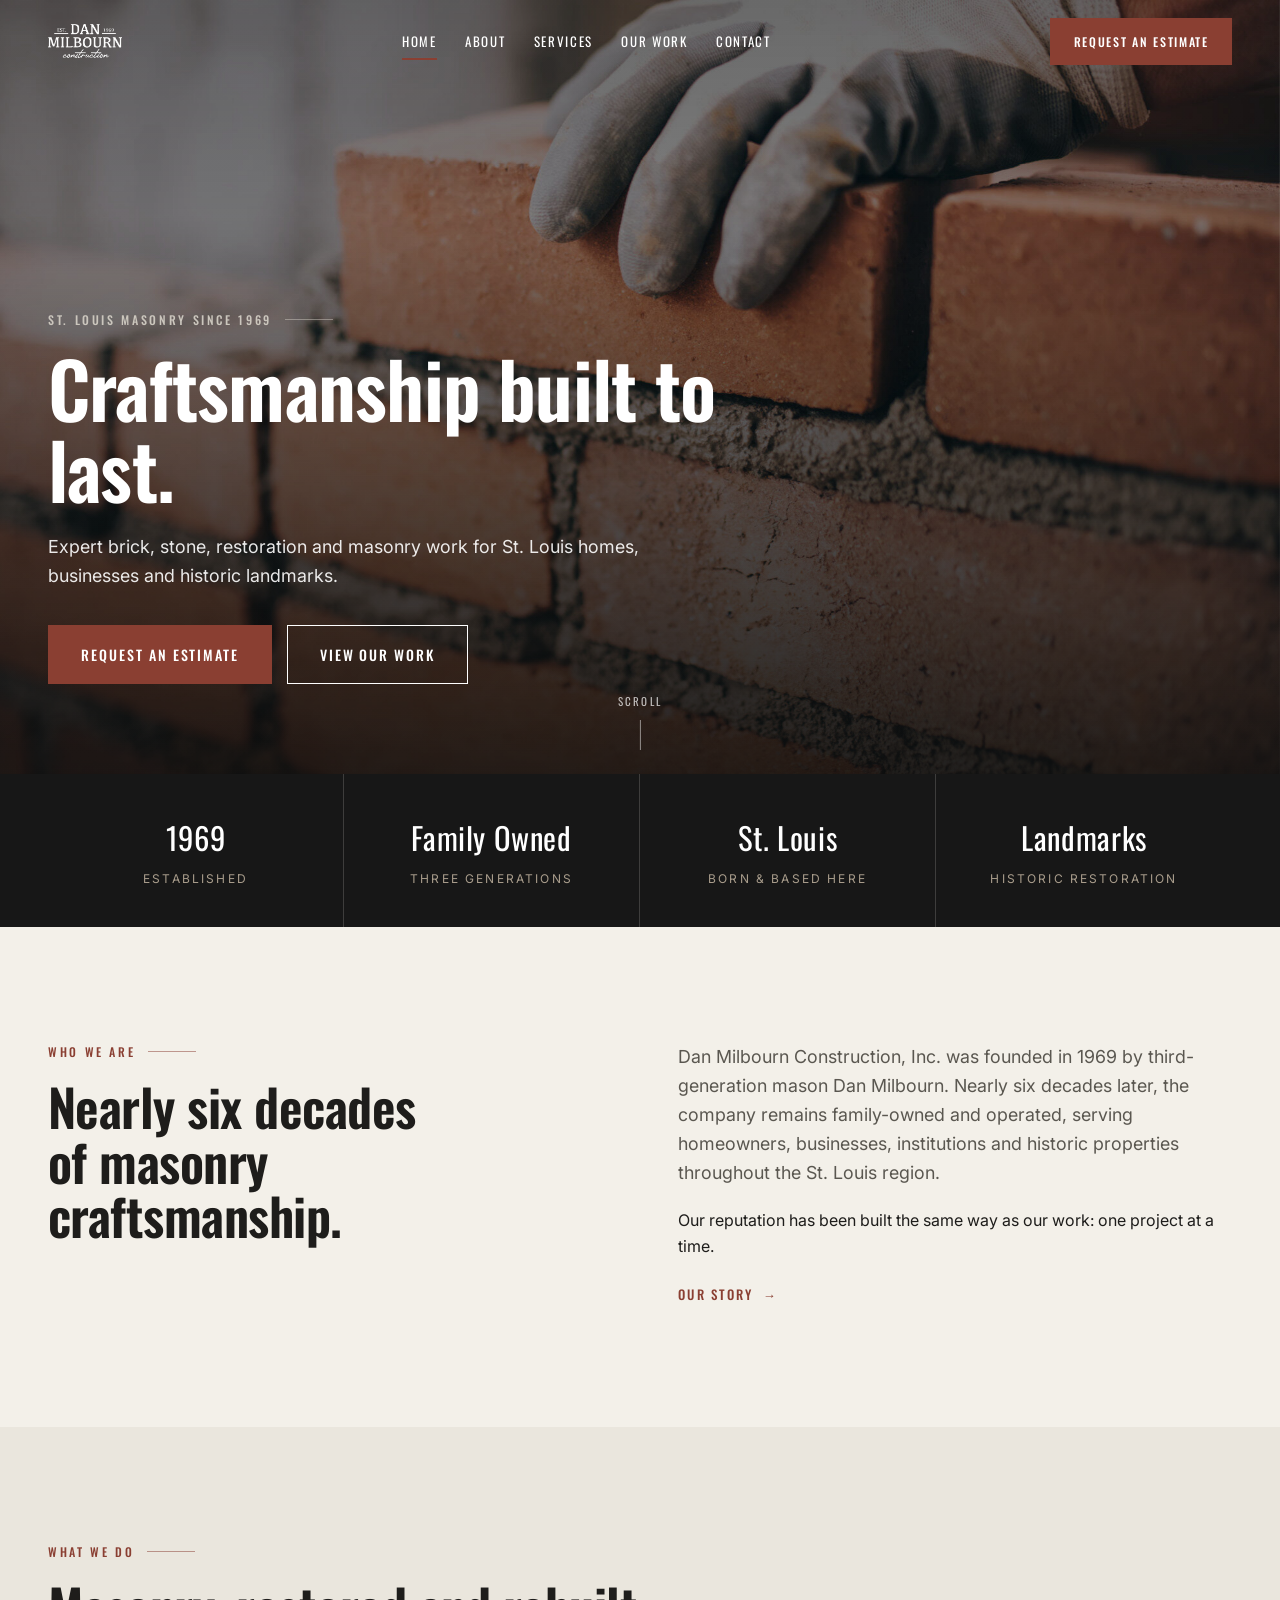
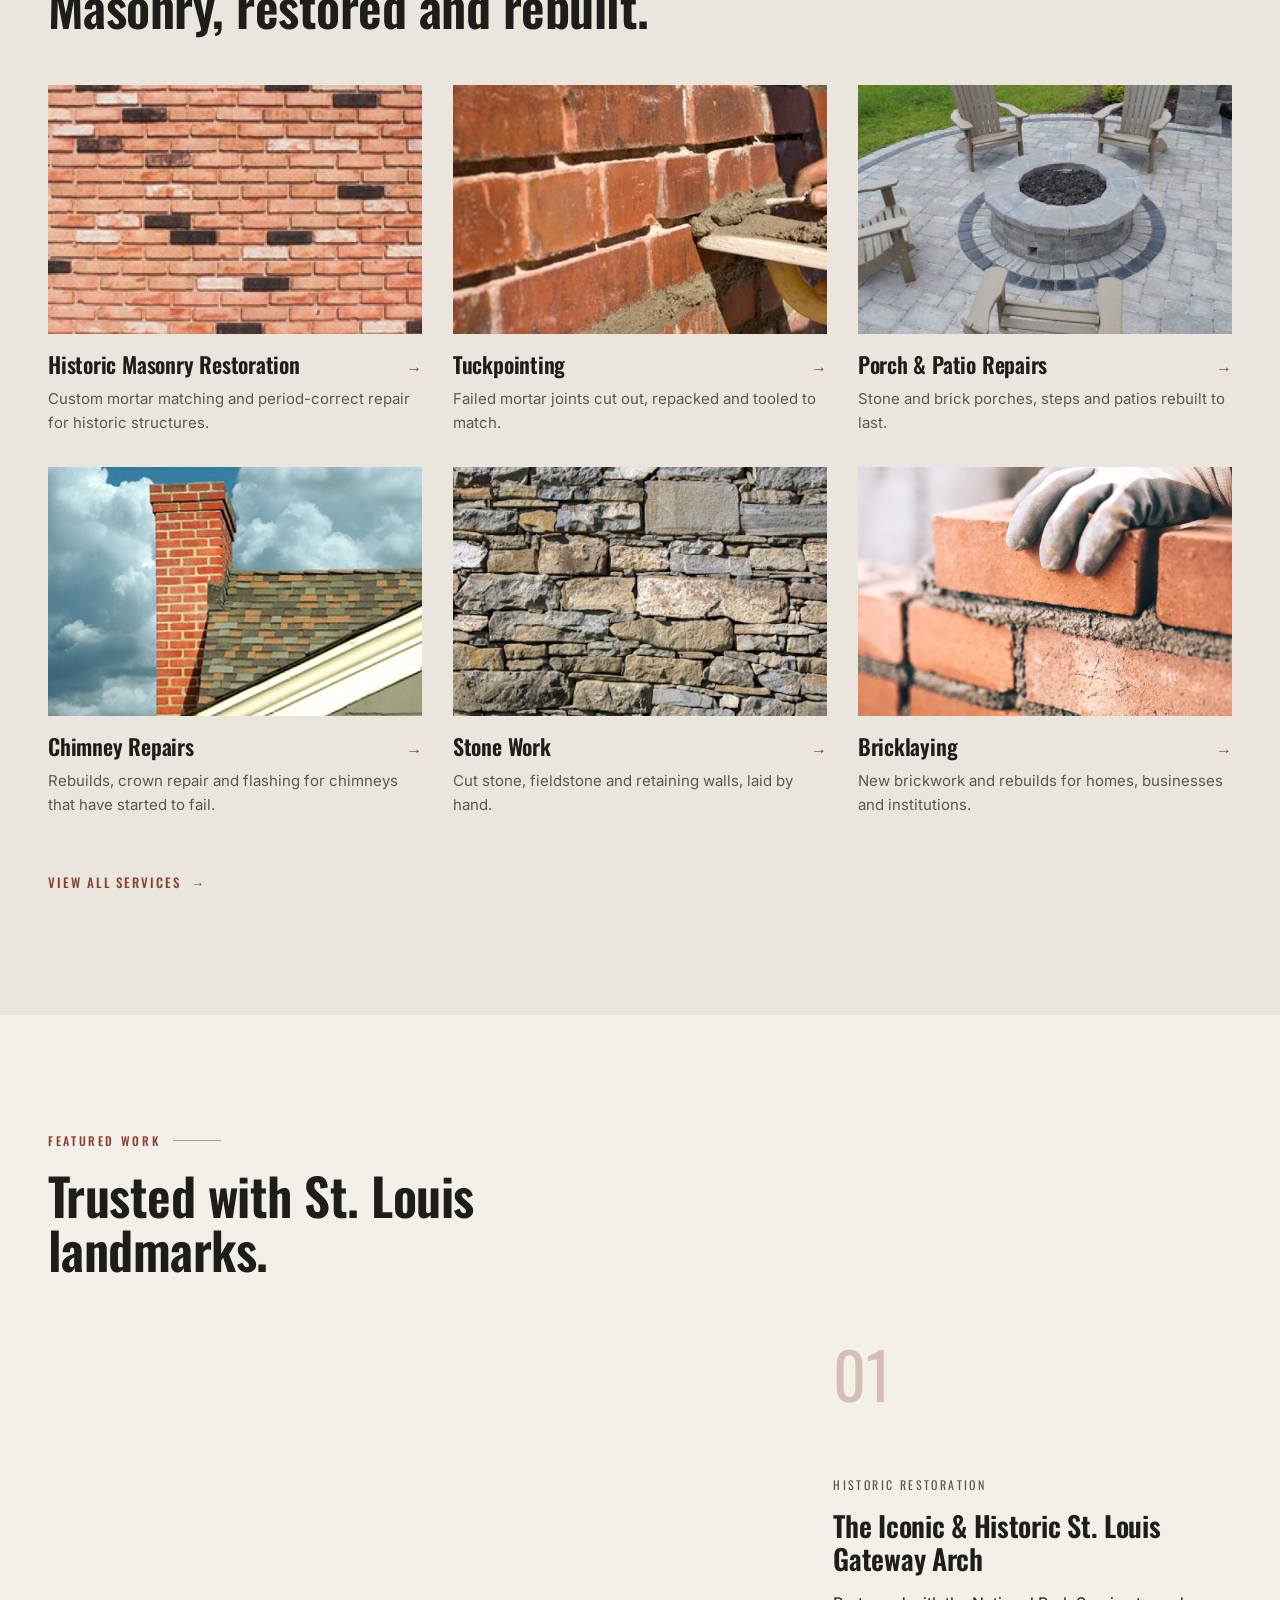
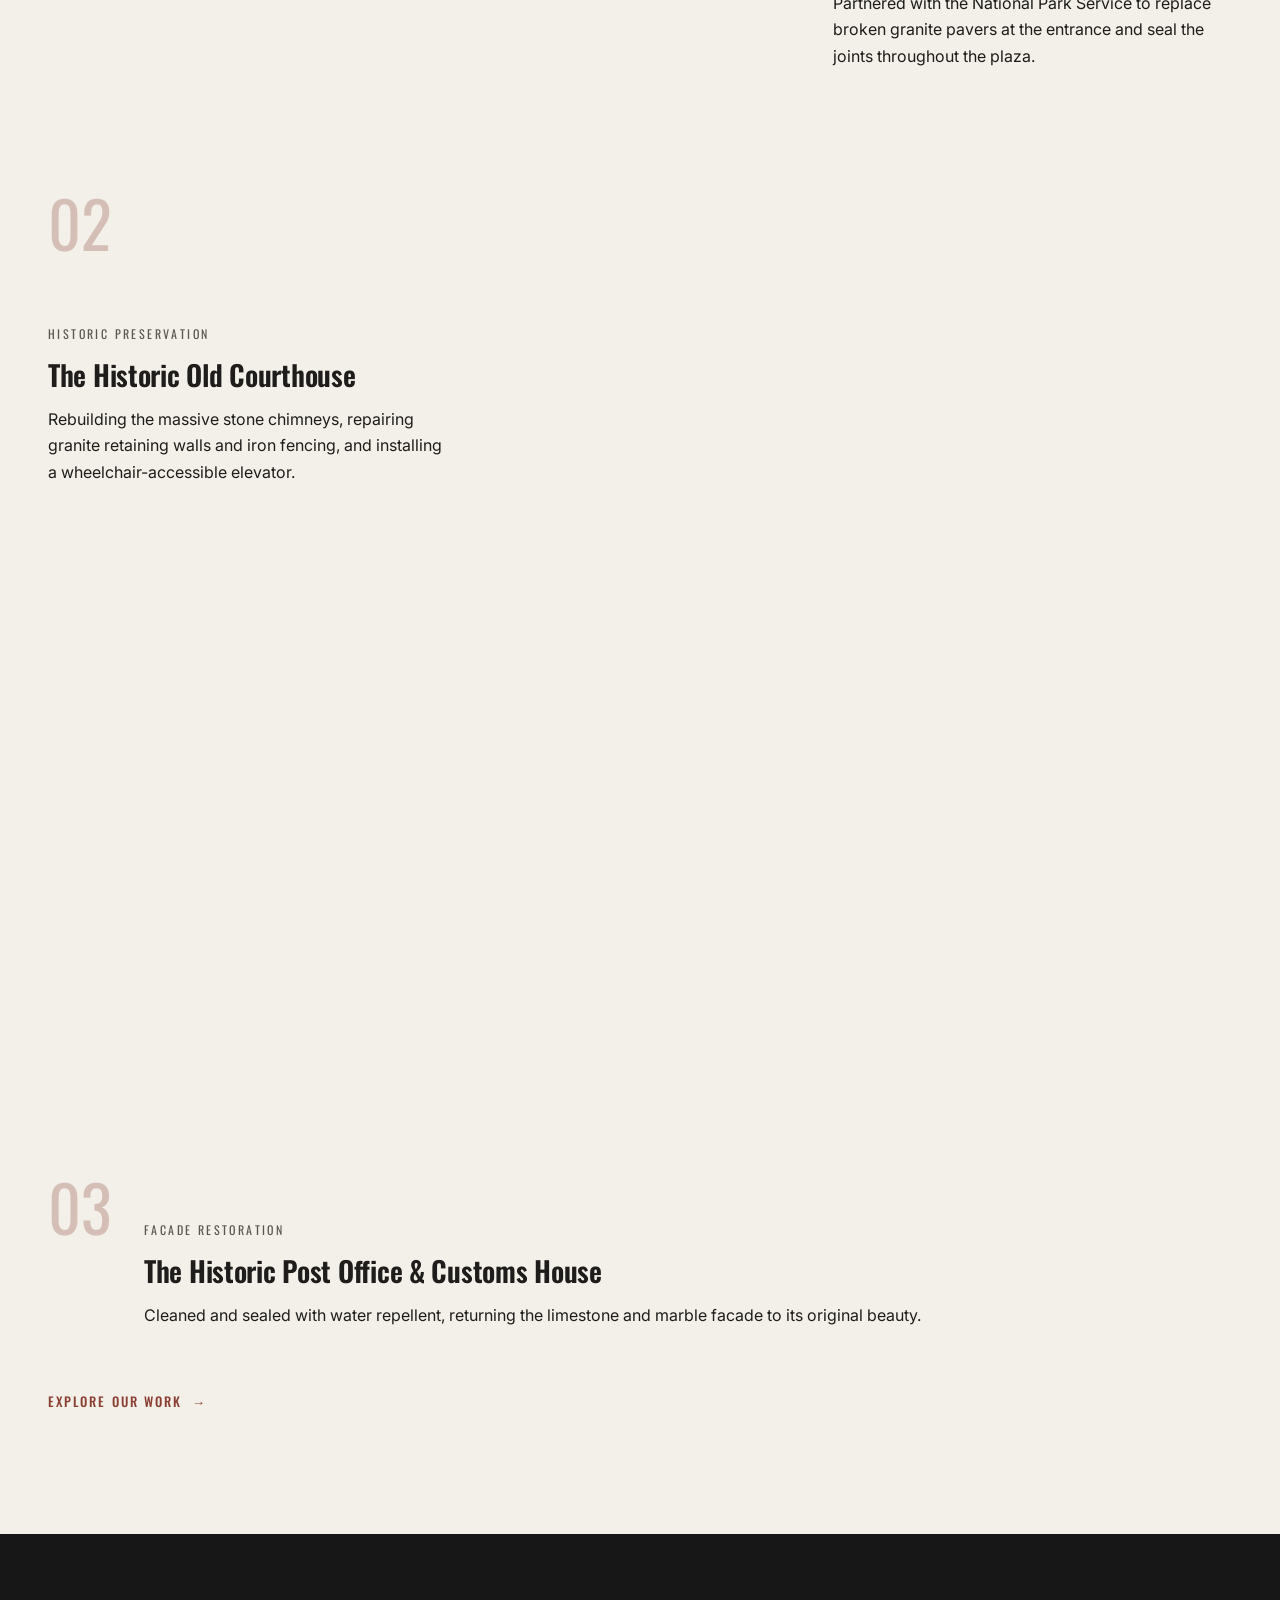
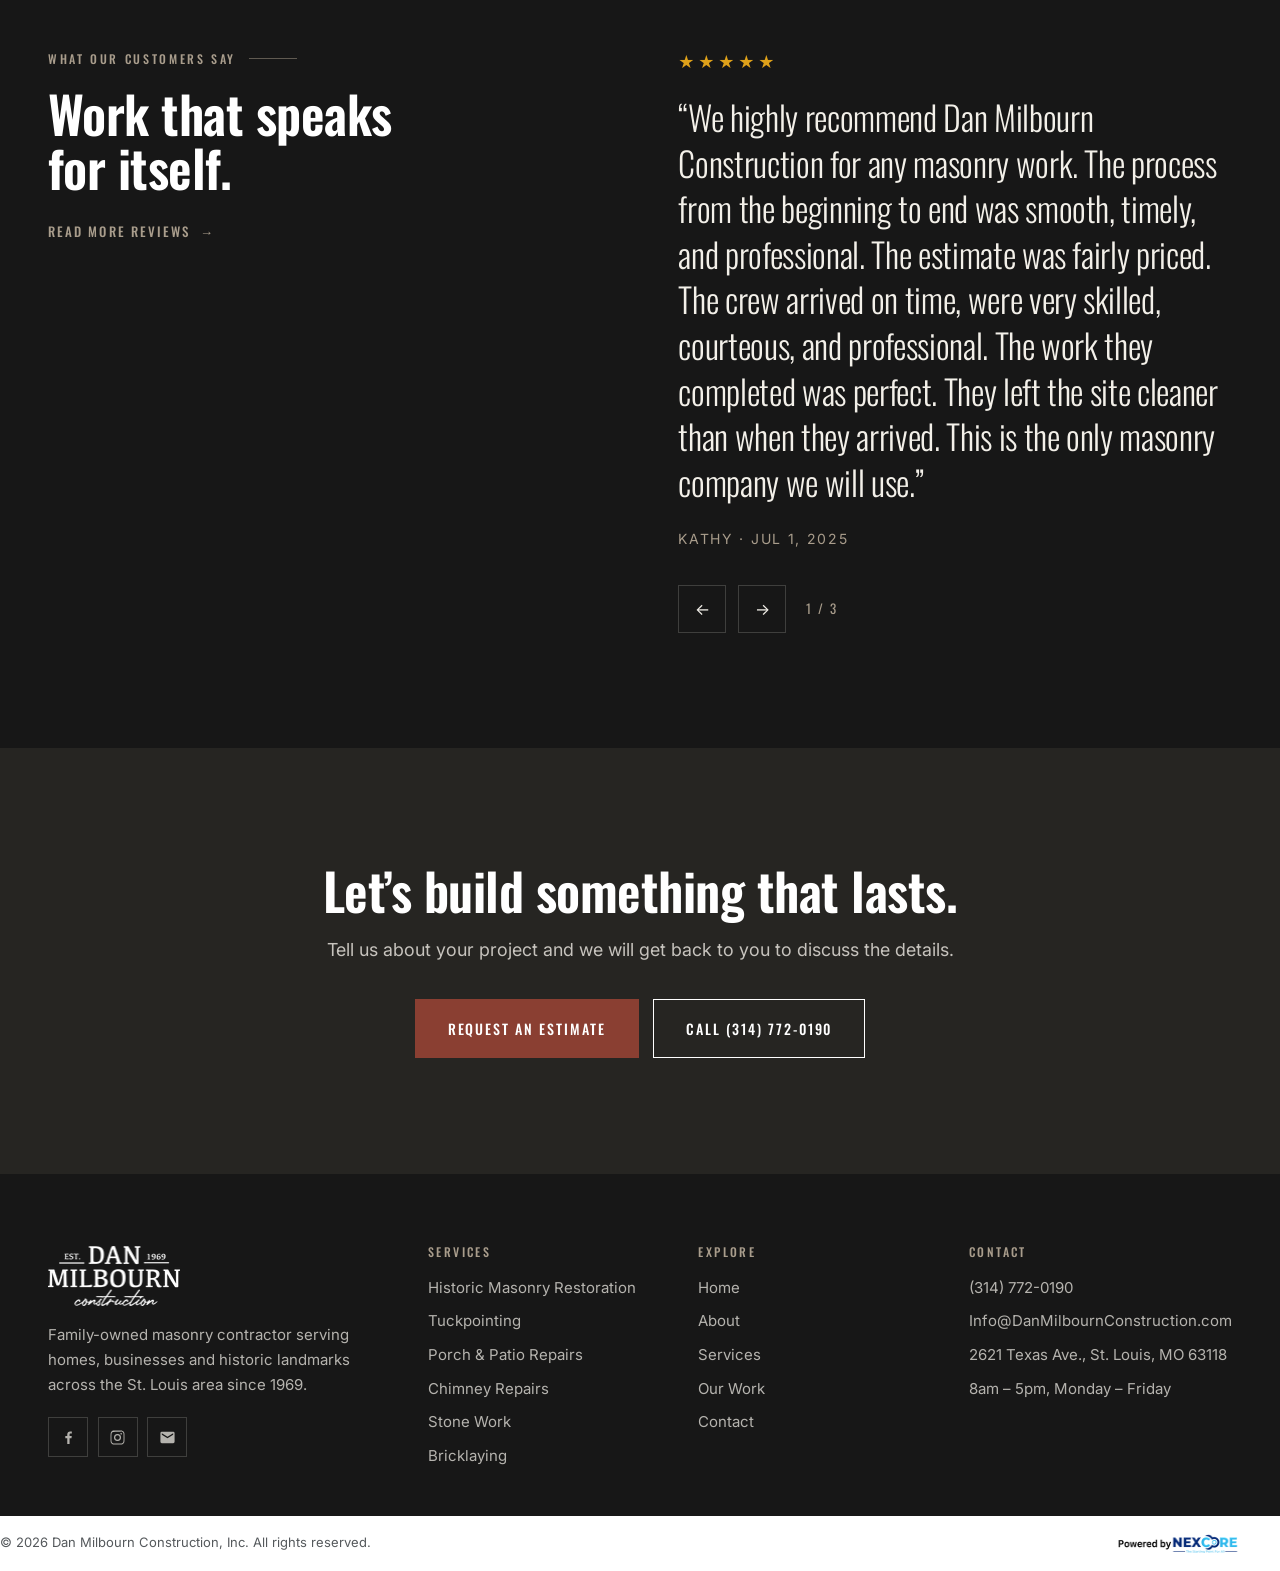
==== index.html @ e40b80b3 "Fix invisible images: inline wrapper and JS-dependent reveals Two separate faults were hiding photog" ====
<!DOCTYPE html>
<html lang="en">
<head>
<meta charset="utf-8" />
<meta name="viewport" content="width=device-width, initial-scale=1" />
<script>document.documentElement.className+=" js";</script>
<title>St. Louis Masonry Contractor Since 1969 | Dan Milbourn Construction</title>
<meta name="description" content="Family-owned St. Louis masonry contractor since 1969. Historic masonry restoration, tuckpointing, brick, stone, chimney, porch and patio repair for homes, businesses and landmarks." />
<link rel="canonical" href="https://www.danmilbournconstruction.com/" />
<meta property="og:site_name" content="Dan Milbourn Construction" />
<meta property="og:type" content="website" />
<meta property="og:title" content="St. Louis Masonry Contractor Since 1969 | Dan Milbourn Construction" />
<meta property="og:description" content="Family-owned St. Louis masonry contractor since 1969. Historic masonry restoration, tuckpointing, brick, stone, chimney, porch and patio repair for homes, businesses and landmarks." />
<meta property="og:url" content="https://www.danmilbournconstruction.com/" />
<meta property="og:image" content="https://www.danmilbournconstruction.com/uploads/1/4/1/0/141008164/published/project-old-courthouse.jpg" />
<meta name="twitter:card" content="summary_large_image" />
<link rel="icon" href="favicon.ico" sizes="any" />
<link rel="icon" type="image/png" sizes="32x32" href="assets/favicon/favicon-32.png" />
<link rel="icon" type="image/png" sizes="16x16" href="assets/favicon/favicon-16.png" />
<link rel="apple-touch-icon" sizes="180x180" href="assets/favicon/favicon-180.png" />
<link rel="preconnect" href="https://fonts.googleapis.com" />
<link rel="preconnect" href="https://fonts.gstatic.com" crossorigin />
<link href="https://fonts.googleapis.com/css2?family=Oswald:wght@300;400;500;600&family=Inter:wght@400;500;600&display=swap" rel="stylesheet" />
<link rel="stylesheet" href="assets/css/dmc.css" />
</head>
<body>
<a class="skip" href="#main">Skip to content</a>
<header class="hdr hdr--onhero">
  <div class="hdr__in">
    <a class="hdr__logo" href="index" aria-label="Dan Milbourn Construction — home">
      <img src="uploads/1/4/1/0/141008164/published/dan-m-logo.png" alt="Dan Milbourn Construction" width="510" height="233" />
    </a>
    <nav class="nav" aria-label="Primary">
        <a href="index" aria-current="page">Home</a>
        <a href="about">About</a>
        <a href="services">Services</a>
        <a href="our-work-the-gallery">Our Work</a>
        <a href="contact">Contact</a>
    </nav>
    <a class="btn btn--primary hdr__cta" href="contact">Request an Estimate</a>
    <button class="hdr__burger" type="button" aria-label="Menu" aria-expanded="false" aria-controls="drawer">
      <span></span><span></span><span></span>
    </button>
  </div>
</header>
<div class="drawer" id="drawer" aria-hidden="true">
  <a href="index">Home</a>
  <a href="about">About</a>
  <a href="services">Services</a>
  <a href="our-work-the-gallery">Our Work</a>
  <a href="contact">Contact</a>
  <div class="drawer__meta">
    <a href="tel:+13147720190">(314) 772-0190</a>
    <a href="mailto:Info@DanMilbournConstruction.com">Info@DanMilbournConstruction.com</a>
    <p>2621 Texas Ave., St. Louis, MO 63118<br />8am – 5pm, Monday – Friday</p>
  </div>
</div>
<main id="main">

  <section class="hero">
    <div class="hero__img">
      <img src="uploads/1/4/1/0/141008164/background-images/302762340.jpg" alt="Masonry work by Dan Milbourn Construction in St. Louis" width="2000" height="1200" fetchpriority="high" style="object-position:50% 55%" />
    </div>
    <div class="hero__body">
      <div class="container">
        <p class="eyebrow">St. Louis Masonry Since 1969</p>
        <h1>Craftsmanship built to last.</h1>
        <p class="lede">Expert brick, stone, restoration and masonry work for St.&nbsp;Louis homes, businesses and historic landmarks.</p>
        <div class="hero__actions">
          <a class="btn btn--primary" href="contact">Request an Estimate</a>
          <a class="btn btn--ghost" href="our-work-the-gallery" style="color:#fff">View Our Work</a>
        </div>
      </div>
    </div>
    <span class="hero__scroll" aria-hidden="true">Scroll</span>
  </section>

  <section class="creds">
    <div class="container">
      <div class="creds__grid">
        <div class="creds__item"><span class="creds__k">1969</span><span class="creds__v">Established</span></div>
        <div class="creds__item"><span class="creds__k">Family Owned</span><span class="creds__v">Three generations</span></div>
        <div class="creds__item"><span class="creds__k">St. Louis</span><span class="creds__v">Born &amp; based here</span></div>
        <div class="creds__item"><span class="creds__k">Landmarks</span><span class="creds__v">Historic restoration</span></div>
      </div>
    </div>
  </section>

  <section class="section">
    <div class="container editorial">
      <div data-reveal>
        <p class="eyebrow">Who we are</p>
        <h2>Nearly six decades of masonry craftsmanship.</h2>
      </div>
      <div data-reveal data-delay="120">
        <p class="lede">Dan Milbourn Construction, Inc. was founded in 1969 by third-generation mason Dan Milbourn. Nearly six decades later, the company remains family-owned and operated, serving homeowners, businesses, institutions and historic properties throughout the St.&nbsp;Louis region.</p>
        <p>Our reputation has been built the same way as our work: one project at a time.</p>
        <p><a class="link-arrow" href="about">Our Story <span>&#8594;</span></a></p>
      </div>
    </div>
  </section>

  <section class="section section--stone">
    <div class="container">
      <div style="margin-bottom:clamp(2rem,4vw,3.25rem)" data-reveal>
        <p class="eyebrow">What we do</p>
        <h2>Masonry, restored and rebuilt.</h2>
      </div>
      <div class="svc-grid" data-stagger="90">
      <a class="svc" href="services#historic-masonry-restoration" data-reveal>
        <span class="svc__media"><img src="uploads/1/4/1/0/141008164/historical-masonry-restoration_1.jpg" alt="Mason restoring the brickwork of a historic St. Louis building" loading="lazy" width="1280" height="720" /></span>
        <span class="svc__title"><h3>Historic Masonry Restoration</h3><span class="svc__arrow">&#8594;</span></span>
        <p>Custom mortar matching and period-correct repair for historic structures.</p>
      </a>
      <a class="svc" href="services#tuckpointing" data-reveal>
        <span class="svc__media"><img src="uploads/1/4/1/0/141008164/published/tuckpointing_1.jpg" alt="Fresh tuckpointing on a St. Louis brick wall" loading="lazy" width="1280" height="720" /></span>
        <span class="svc__title"><h3>Tuckpointing</h3><span class="svc__arrow">&#8594;</span></span>
        <p>Failed mortar joints cut out, repacked and tooled to match.</p>
      </a>
      <a class="svc" href="services#porch-patio-repairs" data-reveal>
        <span class="svc__media"><img src="uploads/1/4/1/0/141008164/porch-patio-repairs_1.jpg" alt="Rebuilt brick and stone porch on a St. Louis home" loading="lazy" width="1280" height="720" /></span>
        <span class="svc__title"><h3>Porch & Patio Repairs</h3><span class="svc__arrow">&#8594;</span></span>
        <p>Stone and brick porches, steps and patios rebuilt to last.</p>
      </a>
      <a class="svc" href="services#chimney-repairs" data-reveal>
        <span class="svc__media"><img src="uploads/1/4/1/0/141008164/chimney-repairs_1.jpg" alt="Chimney rebuild in progress on a St. Louis rooftop" loading="lazy" width="1280" height="720" /></span>
        <span class="svc__title"><h3>Chimney Repairs</h3><span class="svc__arrow">&#8594;</span></span>
        <p>Rebuilds, crown repair and flashing for chimneys that have started to fail.</p>
      </a>
      <a class="svc" href="services#stone-work" data-reveal>
        <span class="svc__media"><img src="uploads/1/4/1/0/141008164/stone-work_1.jpg" alt="Cut stone masonry work by Dan Milbourn Construction" loading="lazy" width="1280" height="720" /></span>
        <span class="svc__title"><h3>Stone Work</h3><span class="svc__arrow">&#8594;</span></span>
        <p>Cut stone, fieldstone and retaining walls, laid by hand.</p>
      </a>
      <a class="svc" href="services#bricklaying" data-reveal>
        <span class="svc__media"><img src="uploads/1/4/1/0/141008164/bricklaying_1.jpg" alt="Bricklayer working on a new masonry wall" loading="lazy" width="1280" height="720" /></span>
        <span class="svc__title"><h3>Bricklaying</h3><span class="svc__arrow">&#8594;</span></span>
        <p>New brickwork and rebuilds for homes, businesses and institutions.</p>
      </a></div>
      <p style="margin-top:clamp(2rem,4vw,3rem)"><a class="link-arrow" href="services">View All Services <span>&#8594;</span></a></p>
    </div>
  </section>

  <section class="section">
    <div class="container">
      <div style="margin-bottom:clamp(2.5rem,5vw,4rem);max-width:52ch" data-reveal>
        <p class="eyebrow">Featured work</p>
        <h2>Trusted with St. Louis landmarks.</h2>
      </div>

      <div class="feat" data-reveal>
        <div class="feat__media" data-reveal-mask><button class="pmedia " type="button"
    data-lightbox data-full="uploads/1/4/1/0/141008164/published/project-gateway-arch.jpg" data-alt="The Gateway Arch with the restored granite paver plaza in the foreground"
    data-title="The Iconic & Historic St. Louis Gateway Arch" data-scope="Granite paver replacement · Joint sealing" data-desc="Dan Milbourn Construction was selected to partner with the National Park Service to replace the broken granite pavers at the entrance and to seal the joints throughout the patio area. As a St. Louis born and grown company, we were honored to be chosen to help restore the setting of the city’s most famous landmark.">
    <img src="uploads/1/4/1/0/141008164/published/project-gateway-arch.jpg" alt="The Gateway Arch with the restored granite paver plaza in the foreground" loading="lazy"  />
    <span class="pmedia__view">View Project +</span>
  </button></div>
        <div>
          <p class="feat__num">01</p>
          <p class="feat__label">Historic Restoration</p>
          <h3>The Iconic & Historic St. Louis Gateway Arch</h3>
          <p>Partnered with the National Park Service to replace broken granite pavers at the entrance and seal the joints throughout the plaza.</p>
        </div>
      </div>

      <div class="feat feat--rev" data-reveal>
        <div class="feat__media" data-reveal-mask><button class="pmedia " type="button"
    data-lightbox data-full="uploads/1/4/1/0/141008164/published/project-old-courthouse.jpg" data-alt="The Old Courthouse dome in St. Louis with the Gateway Arch behind it"
    data-title="The Historic Old Courthouse" data-scope="Stone chimneys · Granite retaining walls · Iron fencing · Accessibility" data-desc="Dan Milbourn Construction again teamed up with the National Park Service to repair one of St. Louis’ best-known historic landmarks. The Old Courthouse is on the Underground Railroad register and is known for its role in landmark civil rights cases. The scope of work was extensive: rebuilding the massive stone chimneys, repairing the granite retaining walls and iron fencing, painting, and installing a new wheelchair-accessible elevator so that everyone has the opportunity to experience this part of history.">
    <img src="uploads/1/4/1/0/141008164/published/project-old-courthouse.jpg" alt="The Old Courthouse dome in St. Louis with the Gateway Arch behind it" loading="lazy"  />
    <span class="pmedia__view">View Project +</span>
  </button></div>
        <div>
          <p class="feat__num">02</p>
          <p class="feat__label">Historic Preservation</p>
          <h3>The Historic Old Courthouse</h3>
          <p>Rebuilding the massive stone chimneys, repairing granite retaining walls and iron fencing, and installing a wheelchair-accessible elevator.</p>
        </div>
      </div>

      <div class="feat feat--wide" data-reveal>
        <div class="feat__media" data-reveal-mask><button class="pmedia " type="button"
    data-lightbox data-full="uploads/1/4/1/0/141008164/published/project-post-office.jpg" data-alt="The granite facade and columns of the Old Post Office and Customs House"
    data-title="The Historic Post Office & Customs House" data-scope="Facade cleaning · Water repellent sealing" data-desc="Dan Milbourn Construction was handpicked to bring back the grandeur of this architecturally striking, 140-year-old building in downtown St. Louis. The facade was thoroughly cleaned and sealed with water repellent, returning the limestone and marble to their original beauty and vibrance.">
    <img src="uploads/1/4/1/0/141008164/published/project-post-office.jpg" alt="The granite facade and columns of the Old Post Office and Customs House" loading="lazy"  />
    <span class="pmedia__view">View Project +</span>
  </button></div>
        <div style="display:grid;grid-template-columns:auto 1fr;gap:2rem;align-items:baseline;margin-top:1.5rem">
          <p class="feat__num" style="margin:0">03</p>
          <div>
            <p class="feat__label">Facade Restoration</p>
            <h3>The Historic Post Office & Customs House</h3>
            <p>Cleaned and sealed with water repellent, returning the limestone and marble facade to its original beauty.</p>
          </div>
        </div>
      </div>

      <p style="margin-top:clamp(2.5rem,5vw,3.5rem)"><a class="link-arrow" href="our-work-the-gallery">Explore Our Work <span>&#8594;</span></a></p>
    </div>
  </section>

  <section class="section section--dark">
    <div class="container">
      <div class="editorial">
        <div data-reveal>
          <p class="eyebrow">What our customers say</p>
          <h2>Work that speaks for itself.</h2>
          <p style="margin-top:1.25rem"><a class="link-arrow" href="about#reviews">Read More Reviews <span>&#8594;</span></a></p>
        </div>
        <div class="quotes" data-quotes data-reveal data-delay="120">
          <div class="quotes__stage">
        <div class="quote" data-active>
          <div class="quote__stars" role="img" aria-label="5 out of 5 stars">&#9733;&#9733;&#9733;&#9733;&#9733;</div>
          <blockquote>&ldquo;We highly recommend Dan Milbourn Construction for any masonry work. The process from the beginning to end was smooth, timely, and professional. The estimate was fairly priced. The crew arrived on time, were very skilled, courteous, and professional. The work they completed was perfect. They left the site cleaner than when they arrived. This is the only masonry company we will use.&rdquo;</blockquote>
          <p class="quote__who">Kathy &middot; Jul 1, 2025</p>
        </div>
        <div class="quote">
          <div class="quote__stars" role="img" aria-label="5 out of 5 stars">&#9733;&#9733;&#9733;&#9733;&#9733;</div>
          <blockquote>&ldquo;This is our fourth project with Dan Milbourn Construction. They just completed interior & exterior tuckpointing on one of our company’s garages. Excellent work. As always, they are responsive, quick to bid and schedule and everyone on their team is polite and professional. That’s why we keep coming back!&rdquo;</blockquote>
          <p class="quote__who">Lisa Kratz &middot; Apr 3, 2025</p>
        </div>
        <div class="quote">
          <div class="quote__stars" role="img" aria-label="5 out of 5 stars">&#9733;&#9733;&#9733;&#9733;&#9733;</div>
          <blockquote>&ldquo;Our entire experience with Milborn Construction was first rate. At our initial meeting, Dan explained thoroughly what his crew would do. A day before they arrived Chris called us to notify us they would be coming. He and his crew showed up on time, did their work and cleaned up completely before departing. Tina contacted us afterward and asked if their was anything more that we needed. We did not, and I thanked her as we were extremely satisfied with the job that they did and their professionalism.&rdquo;</blockquote>
          <p class="quote__who">Jim M &middot; Aug 4, 2025</p>
        </div></div>
          <div class="quotes__nav">
            <button class="qbtn" type="button" data-q-prev aria-label="Previous review">&#8592;</button>
            <button class="qbtn" type="button" data-q-next aria-label="Next review">&#8594;</button>
            <span class="quotes__count" data-q-count aria-live="polite"></span>
          </div>
        </div>
      </div>
    </div>
  </section>

  <section class="section" style="background:var(--charcoal-2);color:var(--text-invert)">
    <div class="container" style="text-align:center;max-width:820px">
      <h2 style="color:#fff" data-reveal>Let&rsquo;s build something that lasts.</h2>
      <p class="lede" style="margin:1.1rem auto 2rem;color:rgba(243,240,233,.78)" data-reveal data-delay="90">Tell us about your project and we will get back to you to discuss the details.</p>
      <div class="hero__actions" style="justify-content:center" data-reveal data-delay="160">
        <a class="btn btn--primary" href="contact">Request an Estimate</a>
        <a class="btn btn--ghost" href="tel:+13147720190" style="color:#fff">Call (314) 772-0190</a>
      </div>
    </div>
  </section>

</main>
<footer class="ftr">
  <div class="container">
    <div class="ftr__grid">
      <div>
        <img class="ftr__logo" src="uploads/1/4/1/0/141008164/published/dan-mil-logo-white.png" alt="Dan Milbourn Construction" width="131" height="60" />
        <p class="ftr__blurb">Family-owned masonry contractor serving homes, businesses and historic landmarks across the St.&nbsp;Louis area since 1969.</p>
        <div class="ftr__social">
          <a href="https://www.facebook.com/danmilbournconstruction/" target="_blank" rel="noopener noreferrer" aria-label="Facebook"><svg viewBox="0 0 24 24" aria-hidden="true"><path d="M13.5 21v-8h2.7l.4-3.1h-3.1V7.9c0-.9.25-1.5 1.55-1.5h1.65V3.6c-.29-.04-1.27-.13-2.41-.13-2.39 0-4.03 1.46-4.03 4.14V9.9H7.5V13h2.76v8h3.24z"/></svg></a>
          <a href="https://www.instagram.com/danmilbournconstruction/" target="_blank" rel="noopener noreferrer" aria-label="Instagram"><svg viewBox="0 0 24 24" aria-hidden="true"><path d="M12 2.2c3.2 0 3.6 0 4.85.07 1.17.05 1.8.25 2.23.42.56.22.96.48 1.38.9.42.42.68.82.9 1.38.17.42.37 1.06.42 2.23.06 1.25.07 1.62.07 4.8s0 3.6-.07 4.85c-.05 1.17-.25 1.8-.42 2.23-.22.56-.48.96-.9 1.38-.42.42-.82.68-1.38.9-.42.17-1.06.37-2.23.42-1.25.06-1.62.07-4.85.07s-3.6 0-4.85-.07c-1.17-.05-1.8-.25-2.23-.42-.56-.22-.96-.48-1.38-.9-.42-.42-.68-.82-.9-1.38-.17-.42-.37-1.06-.42-2.23C2.2 15.6 2.2 15.2 2.2 12s0-3.6.07-4.85c.05-1.17.25-1.8.42-2.23.22-.56.48-.96.9-1.38.42-.42.82-.68 1.38-.9.42-.17 1.06-.37 2.23-.42C8.4 2.2 8.8 2.2 12 2.2zm0 1.8c-3.14 0-3.5.01-4.74.07-.9.04-1.38.19-1.7.31-.43.17-.74.37-1.06.69-.32.32-.52.63-.69 1.06-.12.32-.27.8-.31 1.7C3.44 8.5 3.43 8.86 3.43 12s.01 3.5.07 4.74c.04.9.19 1.38.31 1.7.17.43.37.74.69 1.06.32.32.63.52 1.06.69.32.12.8.27 1.7.31 1.24.06 1.6.07 4.74.07s3.5-.01 4.74-.07c.9-.04 1.38-.19 1.7-.31.43-.17.74-.37 1.06-.69.32-.32.52-.63.69-1.06.12-.32.27-.8.31-1.7.06-1.24.07-1.6.07-4.74s-.01-3.5-.07-4.74c-.04-.9-.19-1.38-.31-1.7a2.85 2.85 0 00-.69-1.06 2.85 2.85 0 00-1.06-.69c-.32-.12-.8-.27-1.7-.31C15.5 4.01 15.14 4 12 4zm0 3.06a4.94 4.94 0 110 9.88 4.94 4.94 0 010-9.88zm0 8.15a3.21 3.21 0 100-6.42 3.21 3.21 0 000 6.42zm6.29-8.35a1.15 1.15 0 11-2.3 0 1.15 1.15 0 012.3 0z"/></svg></a>
          <a href="mailto:Info@DanMilbournConstruction.com" aria-label="Email us"><svg viewBox="0 0 24 24" aria-hidden="true"><path d="M20 4H4a2 2 0 00-2 2v12a2 2 0 002 2h16a2 2 0 002-2V6a2 2 0 00-2-2zm0 4.2l-8 5-8-5V6l8 5 8-5v2.2z"/></svg></a>
        </div>
      </div>
      <div>
        <h2>Services</h2>
        <ul><li><a href="services#historic-masonry-restoration">Historic Masonry Restoration</a></li><li><a href="services#tuckpointing">Tuckpointing</a></li><li><a href="services#porch-patio-repairs">Porch & Patio Repairs</a></li><li><a href="services#chimney-repairs">Chimney Repairs</a></li><li><a href="services#stone-work">Stone Work</a></li><li><a href="services#bricklaying">Bricklaying</a></li></ul>
      </div>
      <div>
        <h2>Explore</h2>
        <ul><li><a href="index">Home</a></li><li><a href="about">About</a></li><li><a href="services">Services</a></li><li><a href="our-work-the-gallery">Our Work</a></li><li><a href="contact">Contact</a></li></ul>
      </div>
      <div>
        <h2>Contact</h2>
        <ul>
          <li><a href="tel:+13147720190">(314) 772-0190</a></li>
          <li><a href="mailto:Info@DanMilbournConstruction.com">Info@DanMilbournConstruction.com</a></li>
          <li>2621 Texas Ave., St. Louis, MO 63118</li>
          <li>8am – 5pm, Monday – Friday</li>
        </ul>
      </div>
    </div>
  </div>
  <div class="ftr__bar">
    <div class="container ftr__bar-in">
      <p class="ftr__copy">&copy; <span data-year>2026</span> Dan Milbourn Construction, Inc. All rights reserved.</p>
      <a class="ftr__by" href="https://thenexcore.com" target="_blank" rel="noopener noreferrer">
        <img src="uploads/1/4/1/0/141008164/published/powered-by-1.png" alt="Powered by NexCore" width="202" height="19" />
      </a>
    </div>
  </div>
</footer>
<div class="lb" id="lightbox" role="dialog" aria-modal="true" aria-label="Project detail" aria-hidden="true">
  <div class="lb__bar">
    <span class="lb__count" data-lb-count></span>
    <button class="lb__close" type="button" aria-label="Close">&#10005;</button>
  </div>
  <div class="lb__stage">
    <figure class="lb__fig">
      <img data-lb-img src="" alt="" />
      <figcaption class="lb__cap">
        <p class="lb__scope" data-lb-scope></p>
        <h3 data-lb-title></h3>
        <p data-lb-desc></p>
      </figcaption>
    </figure>
  </div>
  <div class="lb__nav">
    <button type="button" data-lb-prev aria-label="Previous project">&#8592;</button>
    <button type="button" data-lb-next aria-label="Next project">&#8594;</button>
  </div>
</div>
<script src="assets/js/dmc.js" defer></script>
</body>
</html>
---- assets/css/dmc.css ----
/* ==========================================================================
   DAN MILBOURN CONSTRUCTION — design system
   Architectural, tactile, restrained. Built for a masonry company est. 1969.
   ========================================================================== */

/* ---------- 1. TOKENS ---------- */
:root {
  /* palette */
  --limestone:   #F3F0E9;
  --charcoal:    #171717;
  --charcoal-2:  #262522;
  --brick:       #8A3F32;
  --brick-dark:  #6E3228;
  --stone:       #A99D8C;
  --mortar:      #CBC6BD;
  --white:       #FFFFFF;

  --text:        #1E1D1B;
  --text-muted:  #5A5750;
  --text-invert: #F3F0E9;
  --rule:        rgba(23,23,23,.14);
  --rule-invert: rgba(243,240,233,.18);

  /* type */
  --font-head: "Oswald", "Archivo Narrow", "Helvetica Neue", Arial, sans-serif;
  --font-body: "Inter", "Source Sans 3", "Helvetica Neue", Arial, sans-serif;

  --h1: clamp(2.75rem, 6vw, 5rem);      /* 44 → 80 */
  --h2: clamp(2rem, 4vw, 3.5rem);       /* 32 → 56 */
  --h3: clamp(1.5rem, 2.2vw, 2rem);     /* 24 → 32 */
  --body: clamp(1rem, 1.15vw, 1.1875rem);
  --small: .875rem;
  --eyebrow: .75rem;

  /* space */
  --section: clamp(3.5rem, 9vw, 8.75rem);   /* 56 → 140 */
  --gap: clamp(1.25rem, 2.5vw, 2.5rem);
  --max: 1320px;
  --read: 720px;
  --header-h: 84px;

  --ease: cubic-bezier(.22, .61, .36, 1);
  --slow: 800ms;
}

@media (max-width: 767px) { :root { --header-h: 68px; } }

/* ---------- 2. RESET / BASE ---------- */
*, *::before, *::after { box-sizing: border-box; }
html { -webkit-text-size-adjust: 100%; scroll-behavior: smooth; }
body {
  margin: 0;
  background: var(--limestone);
  color: var(--text);
  font-family: var(--font-body);
  font-size: var(--body);
  line-height: 1.65;
  -webkit-font-smoothing: antialiased;
  overflow-x: hidden;
}
img, picture, video { max-width: 100%; display: block; }
a { color: inherit; text-decoration: none; }
button { font: inherit; color: inherit; }
h1, h2, h3, h4 { font-family: var(--font-head); font-weight: 600; line-height: 1.06; letter-spacing: -.01em; margin: 0; }
h1 { font-size: var(--h1); }
h2 { font-size: var(--h2); }
h3 { font-size: var(--h3); line-height: 1.18; }
p  { margin: 0 0 1.1em; }
p:last-child { margin-bottom: 0; }
:focus-visible { outline: 3px solid var(--brick); outline-offset: 3px; }

.container { width: 100%; max-width: var(--max); margin: 0 auto; padding: 0 clamp(1.25rem, 4vw, 3rem); }
.read { max-width: var(--read); }
.section { padding: var(--section) 0; }
.section--dark { background: var(--charcoal); color: var(--text-invert); }
.section--dark h1, .section--dark h2, .section--dark h3 { color: var(--white); }
.section--stone { background: #EAE6DD; }

.eyebrow {
  font-family: var(--font-head);
  font-size: var(--eyebrow);
  font-weight: 500;
  letter-spacing: .22em;
  text-transform: uppercase;
  color: var(--brick);
  margin: 0 0 1.1rem;
  display: flex;
  align-items: center;
  gap: .8rem;
}
.eyebrow::after { content: ""; height: 1px; width: 3rem; background: var(--brick); opacity: .5; }
.section--dark .eyebrow { color: var(--stone); }
.section--dark .eyebrow::after { background: var(--stone); }

.lede { font-size: clamp(1.0625rem, 1.4vw, 1.3125rem); line-height: 1.62; color: var(--text-muted); }
.section--dark .lede { color: rgba(243,240,233,.78); }

/* ---------- 3. BUTTONS ---------- */
.btn {
  display: inline-flex; align-items: center; gap: .7rem;
  font-family: var(--font-head); font-size: .875rem; font-weight: 500;
  letter-spacing: .14em; text-transform: uppercase;
  padding: 1.0625rem 2rem; min-height: 52px;
  border: 1px solid transparent; cursor: pointer;
  transition: background 260ms var(--ease), color 260ms var(--ease), border-color 260ms var(--ease);
}
.btn--primary { background: var(--brick); color: var(--white); }
.btn--primary:hover { background: var(--brick-dark); }
.btn--ghost { border-color: currentColor; background: transparent; }
.btn--ghost:hover { background: var(--charcoal); color: var(--limestone); border-color: var(--charcoal); }
.section--dark .btn--ghost:hover { background: var(--limestone); color: var(--charcoal); border-color: var(--limestone); }

.link-arrow {
  display: inline-flex; align-items: center; gap: .6rem;
  font-family: var(--font-head); font-size: .8125rem; font-weight: 500;
  letter-spacing: .16em; text-transform: uppercase; color: var(--brick);
  padding: .4rem 0;
}
.link-arrow span { transition: transform 400ms var(--ease); }
.link-arrow:hover span { transform: translateX(8px); }
.section--dark .link-arrow { color: var(--stone); }

/* ---------- 4. HEADER ---------- */
.hdr {
  position: fixed; inset: 0 0 auto 0; z-index: 900;
  height: var(--header-h);
  display: flex; align-items: center;
  background: transparent;
  border-bottom: 1px solid transparent;
  transition: background 380ms var(--ease), border-color 380ms var(--ease), height 380ms var(--ease);
}
.hdr__in { width: 100%; max-width: var(--max); margin: 0 auto; padding: 0 clamp(1.25rem, 4vw, 3rem);
  display: flex; align-items: center; justify-content: space-between; gap: 1.5rem; }
.hdr__logo img { height: 34px; width: auto; transition: filter 380ms var(--ease); }
.hdr--solid { background: var(--limestone); border-bottom-color: var(--rule); box-shadow: 0 1px 24px rgba(23,23,23,.06); }
.hdr--onhero:not(.hdr--solid) { color: var(--white); }
.hdr--onhero:not(.hdr--solid) .hdr__logo img { filter: brightness(0) invert(1); }

.nav { display: flex; align-items: center; gap: clamp(1.1rem, 2.2vw, 2.1rem); }
.nav a {
  font-family: var(--font-head); font-size: .8125rem; font-weight: 400;
  letter-spacing: .13em; text-transform: uppercase; padding: .5rem 0;
  position: relative;
}
.nav a::after {
  content: ""; position: absolute; left: 0; right: 100%; bottom: 0; height: 2px;
  background: var(--brick); transition: right 380ms var(--ease);
}
.nav a:hover::after, .nav a[aria-current="page"]::after { right: 0; }

.hdr__cta { white-space: nowrap; padding: .8125rem 1.4rem; min-height: 44px; font-size: .75rem; }

.hdr__burger {
  display: none; width: 44px; height: 44px; background: none; border: 0; cursor: pointer;
  align-items: center; justify-content: center; flex-direction: column; gap: 5px;
}
.hdr__burger span { display: block; width: 24px; height: 2px; background: currentColor; transition: transform 300ms var(--ease), opacity 200ms; }
.nav-open .hdr__burger span:nth-child(1) { transform: translateY(7px) rotate(45deg); }
.nav-open .hdr__burger span:nth-child(2) { opacity: 0; }
.nav-open .hdr__burger span:nth-child(3) { transform: translateY(-7px) rotate(-45deg); }

/* mobile drawer */
.drawer {
  position: fixed; inset: 0; z-index: 890;
  background: var(--charcoal); color: var(--text-invert);
  display: flex; flex-direction: column; justify-content: center;
  padding: var(--header-h) 2rem 2rem;
  opacity: 0; visibility: hidden; transform: translateY(-12px);
  transition: opacity 380ms var(--ease), transform 380ms var(--ease), visibility 380ms;
}
.nav-open .drawer { opacity: 1; visibility: visible; transform: none; }
.drawer a {
  font-family: var(--font-head); font-size: clamp(1.75rem, 8vw, 2.75rem);
  text-transform: uppercase; letter-spacing: .02em;
  padding: .45rem 0; border-bottom: 1px solid var(--rule-invert);
}
.drawer a:last-of-type { border-bottom: 0; }
.drawer__meta { margin-top: 2.5rem; font-size: var(--small); color: var(--stone); }
.drawer__meta a { font-size: 1rem; font-family: var(--font-body); letter-spacing: 0; text-transform: none; border: 0; padding: .2rem 0; display: block; }

@media (max-width: 1023px) {
  .nav, .hdr__cta { display: none; }
  .hdr__burger { display: flex; }
}

/* ---------- 5. HERO ---------- */
.hero { position: relative; min-height: 680px; height: 86vh; display: flex; align-items: flex-end; overflow: hidden; }
.hero--short { height: 70vh; min-height: 520px; }
.hero__img { position: absolute; inset: 0; }
.hero__img img { width: 100%; height: 100%; object-fit: cover; transform: scale(1.03); animation: heroSettle 1600ms var(--ease) forwards; }
@keyframes heroSettle { to { transform: scale(1); } }
.hero::after {
  content: ""; position: absolute; inset: 0;
  background: linear-gradient(to top, rgba(15,15,15,.82) 0%, rgba(15,15,15,.42) 42%, rgba(15,15,15,.12) 72%, rgba(15,15,15,.28) 100%);
}
.hero__body { position: relative; z-index: 2; width: 100%; padding-bottom: clamp(3rem, 7vw, 6rem); color: var(--white); }
.hero__body .eyebrow { color: var(--mortar); }
.hero__body .eyebrow::after { background: var(--mortar); }
.hero h1 { max-width: 16ch; margin-bottom: 1.4rem; }
.hero .lede { color: rgba(255,255,255,.9); max-width: 54ch; }
.hero__actions { display: flex; flex-wrap: wrap; gap: .9rem; margin-top: 2.2rem; }
.hero__scroll { position: absolute; left: 50%; bottom: 1.5rem; transform: translateX(-50%); z-index: 2;
  font-family: var(--font-head); font-size: .6875rem; letter-spacing: .2em; text-transform: uppercase; color: rgba(255,255,255,.7); }
.hero__scroll::after { content: ""; display: block; width: 1px; height: 30px; margin: .6rem auto 0; background: rgba(255,255,255,.5); animation: scrollHint 2.2s ease-in-out infinite; transform-origin: top; }
@keyframes scrollHint { 0%,100% { transform: scaleY(.35); opacity: .4; } 50% { transform: scaleY(1); opacity: 1; } }

/* split hero (About) */
.hero-split { display: grid; grid-template-columns: 55% 45%; min-height: 72vh; }
.hero-split__img img { width: 100%; height: 100%; object-fit: cover; }
.hero-split__body { display: flex; flex-direction: column; justify-content: center; padding: clamp(2.5rem, 5vw, 5rem); }
@media (max-width: 900px) { .hero-split { grid-template-columns: 1fr; } .hero-split__img { height: 46vh; } }

/* ---------- 6. CREDIBILITY STRIP ---------- */
.creds { background: var(--charcoal); color: var(--text-invert); }
.creds__grid { display: grid; grid-template-columns: repeat(4, 1fr); }
.creds__item { padding: clamp(1.6rem, 3vw, 2.4rem) 1.25rem; text-align: center; border-right: 1px solid var(--rule-invert); }
.creds__item:last-child { border-right: 0; }
.creds__k { display: block; font-family: var(--font-head); font-size: clamp(1.35rem, 2.4vw, 2rem); color: var(--white); letter-spacing: .02em; }
.creds__v { display: block; font-size: .75rem; letter-spacing: .18em; text-transform: uppercase; color: var(--stone); margin-top: .35rem; }
@media (max-width: 767px) {
  .creds__grid { grid-template-columns: 1fr 1fr; }
  .creds__item:nth-child(2n) { border-right: 0; }
  .creds__item:nth-child(-n+2) { border-bottom: 1px solid var(--rule-invert); }
}

/* ---------- 7. EDITORIAL TWO-COLUMN ---------- */
.editorial { display: grid; grid-template-columns: 1fr 1fr; gap: clamp(2rem, 6vw, 5.5rem); align-items: start; }
.editorial h2 { max-width: 14ch; }
@media (max-width: 900px) { .editorial { grid-template-columns: 1fr; gap: 1.75rem; } .editorial h2 { max-width: none; } }

/* ---------- 8. SERVICE CARDS ---------- */
.svc-grid { display: grid; grid-template-columns: repeat(3, 1fr); gap: clamp(1.25rem, 2.4vw, 2.25rem); }
@media (max-width: 900px) { .svc-grid { grid-template-columns: repeat(2, 1fr); } }
@media (max-width: 600px) { .svc-grid { grid-template-columns: 1fr; } }

.svc { display: block; background: none; }
.svc__media { display: block; position: relative; overflow: hidden; aspect-ratio: 3 / 2; background: var(--mortar); }
.svc__media img { width: 100%; height: 100%; object-fit: cover; transition: transform 900ms var(--ease); }
.svc:hover .svc__media img { transform: scale(1.055); }
.svc__title { display: flex; align-items: baseline; justify-content: space-between; gap: 1rem; margin: 1.1rem 0 .4rem; transition: transform 420ms var(--ease); }
.svc:hover .svc__title { transform: translateX(4px); }
.svc__title h3 { font-size: 1.375rem; }
.svc__arrow { color: var(--brick); font-family: var(--font-head); transition: transform 420ms var(--ease); }
.svc:hover .svc__arrow { transform: translateX(9px); }
.svc p { font-size: .9375rem; color: var(--text-muted); margin: 0; }

/* ---------- 9. FEATURED PROJECT ROWS ---------- */
.feat { display: grid; grid-template-columns: 62% 1fr; gap: clamp(1.75rem, 4vw, 4rem); align-items: center; }
.feat + .feat { margin-top: var(--section); }
.feat--rev { grid-template-columns: 1fr 62%; }
.feat--rev .feat__media { order: 2; }
.feat--wide { grid-template-columns: 1fr; }
@media (max-width: 900px) {
  .feat, .feat--rev { grid-template-columns: 1fr; }
  .feat--rev .feat__media { order: 0; }
}
.feat__num { font-family: var(--font-head); font-size: clamp(2.5rem, 5vw, 4rem); color: var(--brick); opacity: .28; line-height: 1; }
.feat__label { font-family: var(--font-head); font-size: .75rem; letter-spacing: .2em; text-transform: uppercase; color: var(--text-muted); margin: .5rem 0 .9rem; }
.section--dark .feat__label { color: var(--stone); }
.feat h3 { margin-bottom: .9rem; }

/* project media: reveal + hover */
.pmedia { position: relative; overflow: hidden; display: block; width: 100%; background: var(--mortar); cursor: pointer; border: 0; padding: 0; }
.pmedia img { width: 100%; height: 100%; object-fit: cover; transition: transform 900ms var(--ease); }
.pmedia:hover img, .pmedia:focus-visible img { transform: scale(1.035); }
.pmedia::after {
  content: ""; position: absolute; inset: 0;
  background: linear-gradient(to top, rgba(15,15,15,.55), rgba(15,15,15,0) 55%);
  opacity: 0; transition: opacity 600ms var(--ease);
}
.pmedia:hover::after, .pmedia:focus-visible::after { opacity: 1; }
.pmedia__view {
  position: absolute; right: 1.1rem; bottom: 1.1rem; z-index: 2;
  font-family: var(--font-head); font-size: .75rem; letter-spacing: .16em; text-transform: uppercase;
  color: var(--white); background: rgba(20,20,20,.55); backdrop-filter: none;
  padding: .55rem .9rem; opacity: 0; transform: translateY(10px);
  transition: opacity 500ms var(--ease), transform 500ms var(--ease);
}
.pmedia:hover .pmedia__view, .pmedia:focus-visible .pmedia__view { opacity: 1; transform: none; }

/* ---------- 10. TESTIMONIAL SLIDER ---------- */
.quotes { position: relative; }
.quotes__stage { min-height: 1px; }
.quote { display: none; }
.quote[data-active] { display: block; animation: qIn 520ms var(--ease); }
@keyframes qIn { from { opacity: 0; transform: translateY(14px); } to { opacity: 1; transform: none; } }
.quote__stars { color: #E0A21A; letter-spacing: 3px; font-size: 1rem; margin-bottom: 1.2rem; }
.quote blockquote { margin: 0; font-family: var(--font-head); font-weight: 300; font-size: clamp(1.375rem, 2.9vw, 2.125rem); line-height: 1.34; letter-spacing: -.01em; }
.quote__who { margin-top: 1.4rem; font-size: .875rem; letter-spacing: .12em; text-transform: uppercase; color: var(--text-muted); }
.section--dark .quote__who { color: var(--stone); }
.quotes__nav { display: flex; align-items: center; gap: .75rem; margin-top: 2.2rem; }
.qbtn { width: 48px; height: 48px; border: 1px solid var(--rule); background: none; cursor: pointer; display: grid; place-items: center; transition: background 260ms var(--ease), border-color 260ms; }
.section--dark .qbtn { border-color: var(--rule-invert); }
.qbtn:hover { background: var(--brick); border-color: var(--brick); color: var(--white); }
.quotes__count { font-family: var(--font-head); font-size: .8125rem; letter-spacing: .14em; color: var(--text-muted); margin-left: .5rem; }
.section--dark .quotes__count { color: var(--stone); }

/* ---------- 11. BEFORE / AFTER SLIDER ---------- */
.ba { position: relative; overflow: hidden; aspect-ratio: 3 / 2; background: var(--mortar); user-select: none; touch-action: pan-y; }
.ba img { position: absolute; inset: 0; width: 100%; height: 100%; object-fit: cover; }
.ba__after { clip-path: inset(0 0 0 var(--pos, 50%)); }
.ba__divider { position: absolute; top: 0; bottom: 0; left: var(--pos, 50%); width: 2px; background: var(--white); transform: translateX(-1px); pointer-events: none; box-shadow: 0 0 12px rgba(0,0,0,.35); }
.ba__handle {
  position: absolute; top: 50%; left: var(--pos, 50%); transform: translate(-50%, -50%);
  width: 52px; height: 52px; border-radius: 50%; background: var(--white); border: 0;
  display: grid; place-items: center; cursor: ew-resize; box-shadow: 0 3px 16px rgba(0,0,0,.3);
  font-family: var(--font-head); font-size: 1rem; color: var(--charcoal);
}
.ba__tag { position: absolute; bottom: 1rem; font-family: var(--font-head); font-size: .6875rem; letter-spacing: .18em; text-transform: uppercase; color: var(--white); background: rgba(20,20,20,.6); padding: .4rem .75rem; pointer-events: none; }
.ba__tag--b { left: 1rem; } .ba__tag--a { right: 1rem; }
.ba--placeholder { display: grid; place-items: center; text-align: center; padding: 2rem; color: var(--text-muted); }
.ba--placeholder .ba__note { font-family: var(--font-head); letter-spacing: .12em; text-transform: uppercase; font-size: .8125rem; }

/* ---------- 12. MASONRY GRID (notable work) ---------- */
.mgrid { columns: 3; column-gap: clamp(1rem, 1.8vw, 1.5rem); }
@media (max-width: 900px) { .mgrid { columns: 2; } }
@media (max-width: 560px) { .mgrid { columns: 1; } }
.mgrid > * { break-inside: avoid; margin-bottom: clamp(1rem, 1.8vw, 1.5rem); }
.tile { position: relative; overflow: hidden; display: block; width: 100%; border: 0; padding: 0; background: var(--mortar); cursor: pointer; }
.tile img { width: 100%; height: auto; transition: transform 700ms var(--ease); }
.tile:hover img, .tile:focus-visible img { transform: scale(1.04); }
.tile__veil { position: absolute; inset: 0; background: linear-gradient(to top, rgba(15,15,15,.78) 0%, rgba(15,15,15,.1) 55%, transparent 100%); opacity: 0; transition: opacity 600ms var(--ease); }
.tile:hover .tile__veil, .tile:focus-visible .tile__veil { opacity: 1; }
.tile__cap { position: absolute; left: 1.1rem; right: 1.1rem; bottom: 1.1rem; color: var(--white); text-align: left; transform: translateY(12px); opacity: 0; transition: opacity 600ms var(--ease), transform 600ms var(--ease); }
.tile:hover .tile__cap, .tile:focus-visible .tile__cap { opacity: 1; transform: none; }
.tile__cap strong { display: block; font-family: var(--font-head); font-size: 1.0625rem; font-weight: 500; letter-spacing: .01em; }
.tile__cap span { font-size: .75rem; letter-spacing: .14em; text-transform: uppercase; color: var(--mortar); }
/* touch devices have no hover: keep captions visible */
@media (hover: none) {
  .tile__veil { opacity: 1; }
  .tile__cap { opacity: 1; transform: none; }
  .pmedia__view { opacity: 1; transform: none; }
}

/* ---------- 13. LIGHTBOX ---------- */
.lb { position: fixed; inset: 0; z-index: 1000; background: rgba(14,14,13,.97); display: none; }
.lb[open], .lb.is-open { display: grid; grid-template-rows: auto 1fr auto; }
.lb__bar { display: flex; justify-content: space-between; align-items: center; padding: 1rem clamp(1rem, 3vw, 2rem); color: var(--mortar); }
.lb__count { font-family: var(--font-head); font-size: .8125rem; letter-spacing: .16em; }
.lb__close { width: 48px; height: 48px; background: none; border: 1px solid var(--rule-invert); color: var(--limestone); cursor: pointer; font-size: 1.25rem; }
.lb__close:hover { background: var(--brick); border-color: var(--brick); color: #fff; }
.lb__stage { display: grid; grid-template-columns: 1fr; align-items: center; justify-items: center; padding: 0 clamp(1rem, 4vw, 3rem); overflow: auto; }
.lb__fig { margin: 0; max-width: 1200px; width: 100%; }
.lb__fig img { width: 100%; height: auto; max-height: 66vh; object-fit: contain; margin: 0 auto; }
.lb__cap { color: var(--limestone); padding: 1.25rem 0 0; max-width: 74ch; }
.lb__cap h3 { color: var(--white); margin-bottom: .5rem; }
.lb__cap p { color: rgba(243,240,233,.75); font-size: .9375rem; }
.lb__scope { font-family: var(--font-head); font-size: .6875rem; letter-spacing: .18em; text-transform: uppercase; color: var(--stone); margin-bottom: .6rem; }
.lb__nav { display: flex; justify-content: center; gap: .75rem; padding: 1rem 0 1.5rem; }
.lb__nav button { width: 52px; height: 52px; background: none; border: 1px solid var(--rule-invert); color: var(--limestone); cursor: pointer; }
.lb__nav button:hover { background: var(--brick); border-color: var(--brick); color: #fff; }
body.lb-open { overflow: hidden; }

/* ---------- 14. ALTERNATING SERVICE ROWS ---------- */
.srow { display: grid; grid-template-columns: 1fr 1fr; gap: clamp(1.75rem, 5vw, 4.5rem); align-items: center; }
.srow + .srow { margin-top: var(--section); }
.srow--rev .srow__media { order: 2; }
@media (max-width: 900px) { .srow, .srow--rev { grid-template-columns: 1fr; } .srow--rev .srow__media { order: 0; } }
.srow__media { display: block; overflow: hidden; aspect-ratio: 4 / 3; background: var(--mortar); }
.srow__media img { width: 100%; height: 100%; object-fit: cover; transition: transform 900ms var(--ease); }
.srow__media:hover img { transform: scale(1.03); }

.minor { display: grid; grid-template-columns: repeat(3, 1fr); gap: 1px; background: var(--rule); border: 1px solid var(--rule); }
@media (max-width: 860px) { .minor { grid-template-columns: repeat(2, 1fr); } }
@media (max-width: 560px) { .minor { grid-template-columns: 1fr; } }
.minor__item { background: var(--limestone); padding: clamp(1.4rem, 3vw, 2.1rem); }
.minor__item h3 { font-size: 1.1875rem; margin-bottom: .4rem; }
.minor__item p { font-size: .9375rem; color: var(--text-muted); margin: 0; }

/* ---------- 15. TIMELINE ---------- */
.tl { position: relative; padding-left: 2.25rem; }
.tl::before { content: ""; position: absolute; left: 7px; top: .5rem; bottom: .5rem; width: 1px; background: var(--mortar); }
.tl__item + .tl__item { margin-top: clamp(2rem, 4vw, 3.25rem); }
.tl__item { position: relative; }
.tl__item::before { content: ""; position: absolute; left: -2.25rem; top: .55rem; width: 15px; height: 15px; border-radius: 50%; background: var(--limestone); border: 2px solid var(--mortar); transition: background 500ms var(--ease), border-color 500ms var(--ease); }
.tl__item.is-in::before { background: var(--brick); border-color: var(--brick); }
.tl__yr { font-family: var(--font-head); font-size: 1.5rem; color: var(--brick); line-height: 1; }
.tl__item h3 { font-size: 1.25rem; margin: .45rem 0 .5rem; }
.tl__item p { color: var(--text-muted); font-size: .9375rem; margin: 0; }

/* ---------- 16. TEAM ---------- */
.team { display: grid; grid-template-columns: repeat(3, 1fr); gap: 0; border-top: 1px solid var(--rule); }
@media (max-width: 760px) { .team { grid-template-columns: 1fr; } }
.team__m {
  padding: clamp(1.75rem, 3.5vw, 2.75rem) clamp(1.25rem, 2.5vw, 2rem);
  border-bottom: 1px solid var(--rule);
  border-right: 1px solid var(--rule);
}
.team__m:last-child { border-right: 0; }
@media (max-width: 760px) { .team__m { border-right: 0; padding-left: 0; padding-right: 0; } }
.team__role {
  font-family: var(--font-head); font-size: .6875rem; font-weight: 500;
  letter-spacing: .2em; text-transform: uppercase; color: var(--brick);
  margin: 0 0 .65rem;
}
.team__m h3 { font-size: clamp(1.25rem, 2.1vw, 1.625rem); margin: 0; }

/* ---------- 17. COMMITMENTS ---------- */
.commit { display: grid; grid-template-columns: repeat(4, 1fr); gap: 0; border-top: 1px solid var(--rule-invert); }
@media (max-width: 860px) { .commit { grid-template-columns: repeat(2, 1fr); } }
@media (max-width: 520px) { .commit { grid-template-columns: 1fr; } }
.commit__i { padding: clamp(1.6rem, 3vw, 2.4rem) clamp(1rem, 2vw, 1.75rem); border-right: 1px solid var(--rule-invert); border-bottom: 1px solid var(--rule-invert); }
.commit__i:last-child { border-right: 0; }
.commit__n { font-family: var(--font-head); font-size: .75rem; letter-spacing: .2em; color: var(--stone); }
.commit__i h3 { font-size: 1.25rem; margin: .7rem 0 .55rem; }
.commit__i p { font-size: .9375rem; color: rgba(243,240,233,.72); margin: 0; }

/* ---------- 18. FORM ---------- */
.form-wrap { display: grid; grid-template-columns: 58% 1fr; gap: clamp(2rem, 5vw, 4.5rem); align-items: start; }
@media (max-width: 900px) { .form-wrap { grid-template-columns: 1fr; } }
.fgrid { display: grid; grid-template-columns: 1fr 1fr; gap: 1.1rem; }
.f-full { grid-column: 1 / -1; }
@media (max-width: 600px) { .fgrid { grid-template-columns: 1fr; } }
.field { display: flex; flex-direction: column; }
.field label { font-family: var(--font-head); font-size: .75rem; letter-spacing: .14em; text-transform: uppercase; margin-bottom: .5rem; }
.field .req { color: var(--brick); }
.field input, .field select, .field textarea {
  font: inherit; font-size: 1rem; color: var(--text); background: var(--white);
  border: 1px solid var(--rule); padding: .9rem 1rem; min-height: 54px; width: 100%;
  transition: border-color 200ms var(--ease), box-shadow 200ms var(--ease);
}
.field textarea { min-height: 180px; resize: vertical; }
.field input:focus, .field select:focus, .field textarea:focus { outline: none; border-color: var(--brick); box-shadow: 0 0 0 3px rgba(138,63,50,.16); }
.field input[aria-invalid="true"], .field textarea[aria-invalid="true"] { border-color: #B3261E; }
.f-err { color: #B3261E; font-size: .8125rem; margin-top: .4rem; min-height: 1px; }
.hp { position: absolute !important; left: -9999px !important; width: 1px; height: 1px; overflow: hidden; }
.alert { padding: 1rem 1.15rem; font-size: .9375rem; margin-bottom: 1.25rem; }
.alert:empty { display: none; }
.alert--ok { background: #E7F4EA; border: 1px solid #B7DDC1; color: #1C5F2C; }
.alert--bad { background: #FDECEC; border: 1px solid #F3C0C0; color: #B3261E; }

.info__row { padding: 1.15rem 0; border-top: 1px solid var(--rule); }
.info__row:last-child { border-bottom: 1px solid var(--rule); }
.info__k { font-family: var(--font-head); font-size: .6875rem; letter-spacing: .18em; text-transform: uppercase; color: var(--text-muted); margin-bottom: .3rem; }
.info__v { font-size: 1.0625rem; }
.info__v a:hover { color: var(--brick); }

/* ---------- 19. FOOTER ---------- */
.ftr { background: var(--charcoal); color: rgba(243,240,233,.72); font-size: .9375rem; }
.ftr__grid { display: grid; grid-template-columns: 1.5fr 1fr 1fr 1.2fr; gap: clamp(1.75rem, 4vw, 3.5rem); padding: clamp(2.75rem, 6vw, 4.5rem) 0 clamp(1.75rem, 3vw, 2.5rem); }
@media (max-width: 900px) { .ftr__grid { grid-template-columns: 1fr 1fr; } }
@media (max-width: 560px) { .ftr__grid { grid-template-columns: 1fr; } }
.ftr h2 { font-size: .75rem; letter-spacing: .2em; text-transform: uppercase; color: var(--stone); font-weight: 500; margin-bottom: 1.1rem; }
.ftr ul { list-style: none; margin: 0; padding: 0; }
.ftr li { margin-bottom: .55rem; }
.ftr a:hover { color: var(--brick); }
.ftr__logo { width: 132px; margin-bottom: 1.1rem; }
.ftr__blurb { max-width: 34ch; }
.ftr__social { display: flex; gap: .6rem; margin-top: 1.25rem; }
.ftr__social a { width: 40px; height: 40px; border: 1px solid var(--rule-invert); display: grid; place-items: center; }
.ftr__social a:hover { background: var(--brick); border-color: var(--brick); color: #fff; }
.ftr__social svg { width: 17px; height: 17px; fill: currentColor; }
.ftr__bar { background: var(--white); }
.ftr__bar-in { display: flex; align-items: center; justify-content: space-between; gap: 1.25rem; flex-wrap: wrap; padding: 1.05rem 0; }
.ftr__copy { color: #55595C; font-size: .8125rem; margin: 0; }
.ftr__by img { width: 190px; }
.ftr__by:hover { opacity: .72; }

/* ---------- 20. SCROLL REVEAL ---------- */
.js [data-reveal] { opacity: 0; transform: translateY(26px); transition: opacity var(--slow) var(--ease), transform var(--slow) var(--ease); }
.js [data-reveal].is-in { opacity: 1; transform: none; }
.js [data-reveal-mask] { clip-path: inset(0 100% 0 0); transition: clip-path 1100ms var(--ease); }
.js [data-reveal-mask].is-in { clip-path: inset(0 0 0 0); }

@media (prefers-reduced-motion: reduce) {
  html { scroll-behavior: auto; }
  *, *::before, *::after { animation-duration: .001ms !important; animation-iteration-count: 1 !important; transition-duration: .001ms !important; }
  [data-reveal], [data-reveal-mask] { opacity: 1 !important; transform: none !important; clip-path: none !important; }
  .hero__img img { animation: none; transform: none; }
  .hero__scroll::after { animation: none; }
}

/* skip link */
.skip { position: absolute; left: -9999px; top: 0; z-index: 1200; background: var(--brick); color: #fff; padding: .9rem 1.25rem; }
.skip:focus { left: 1rem; top: 1rem; }
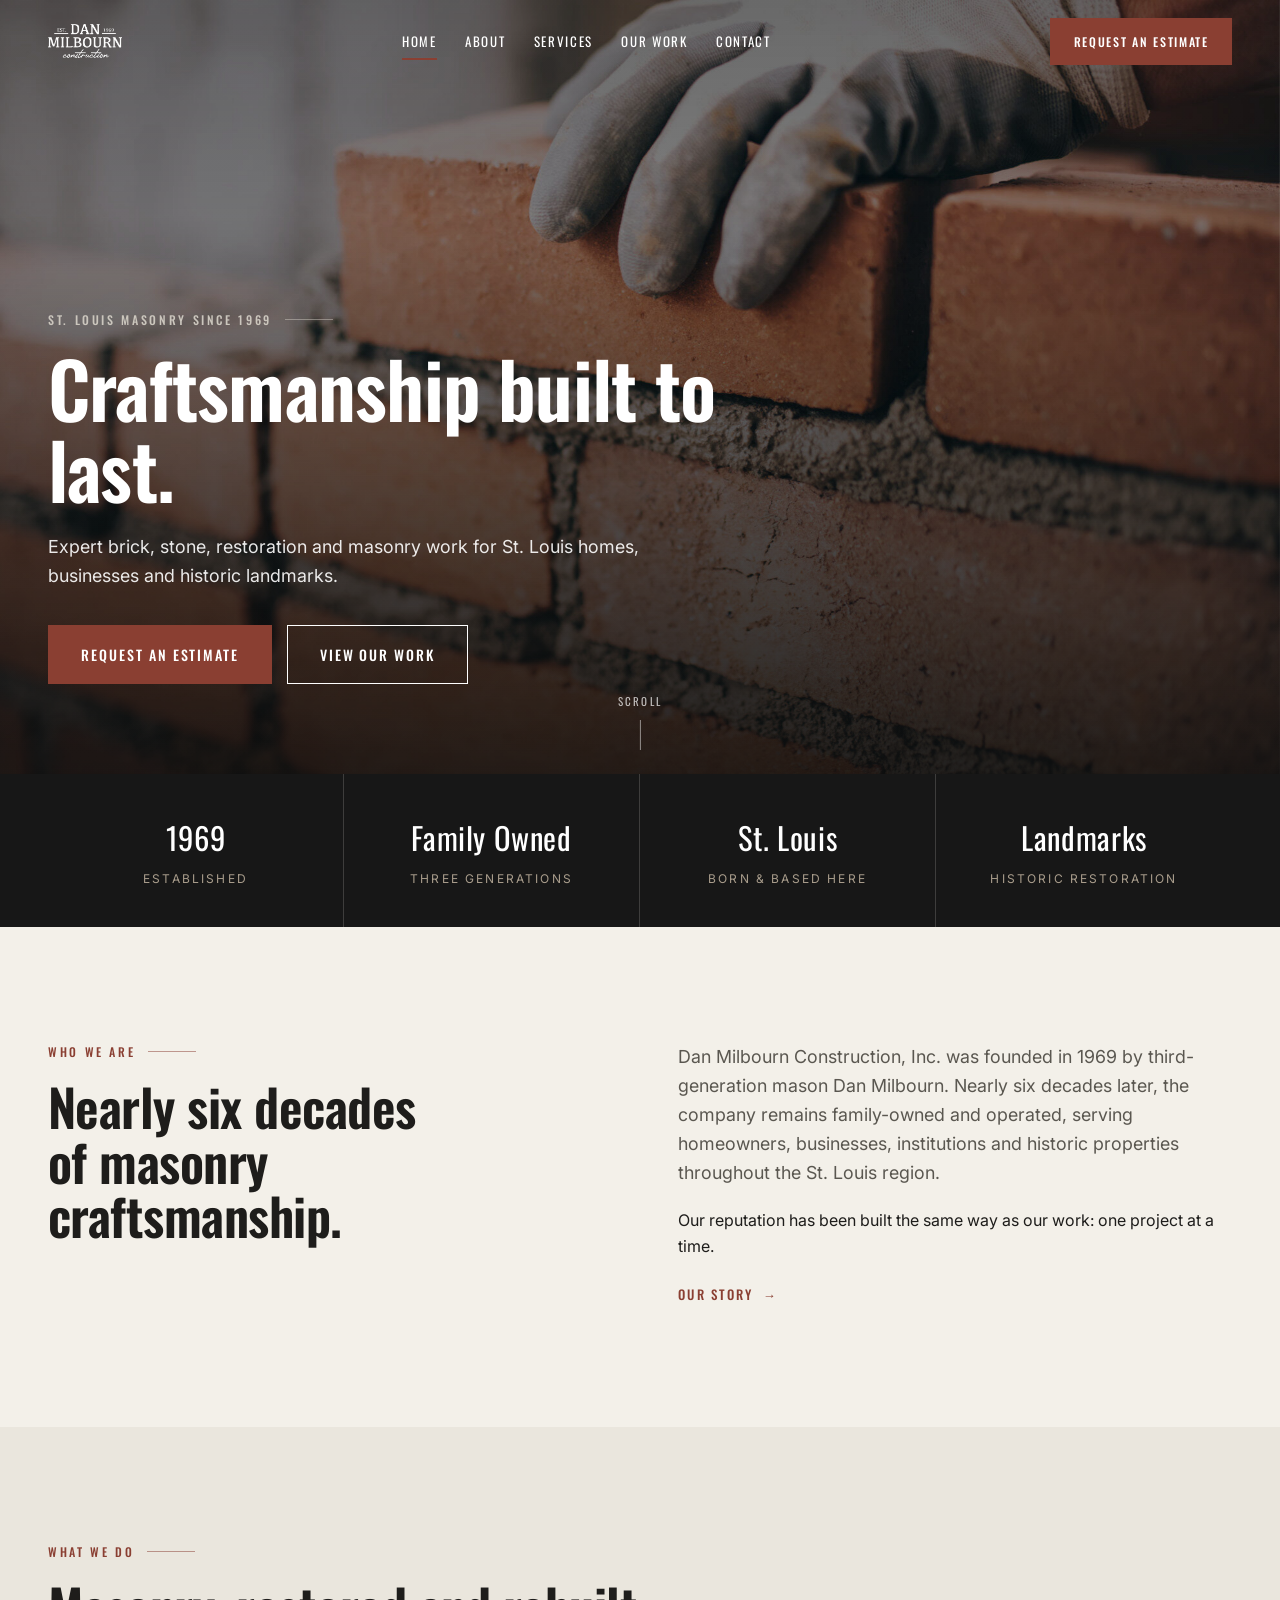
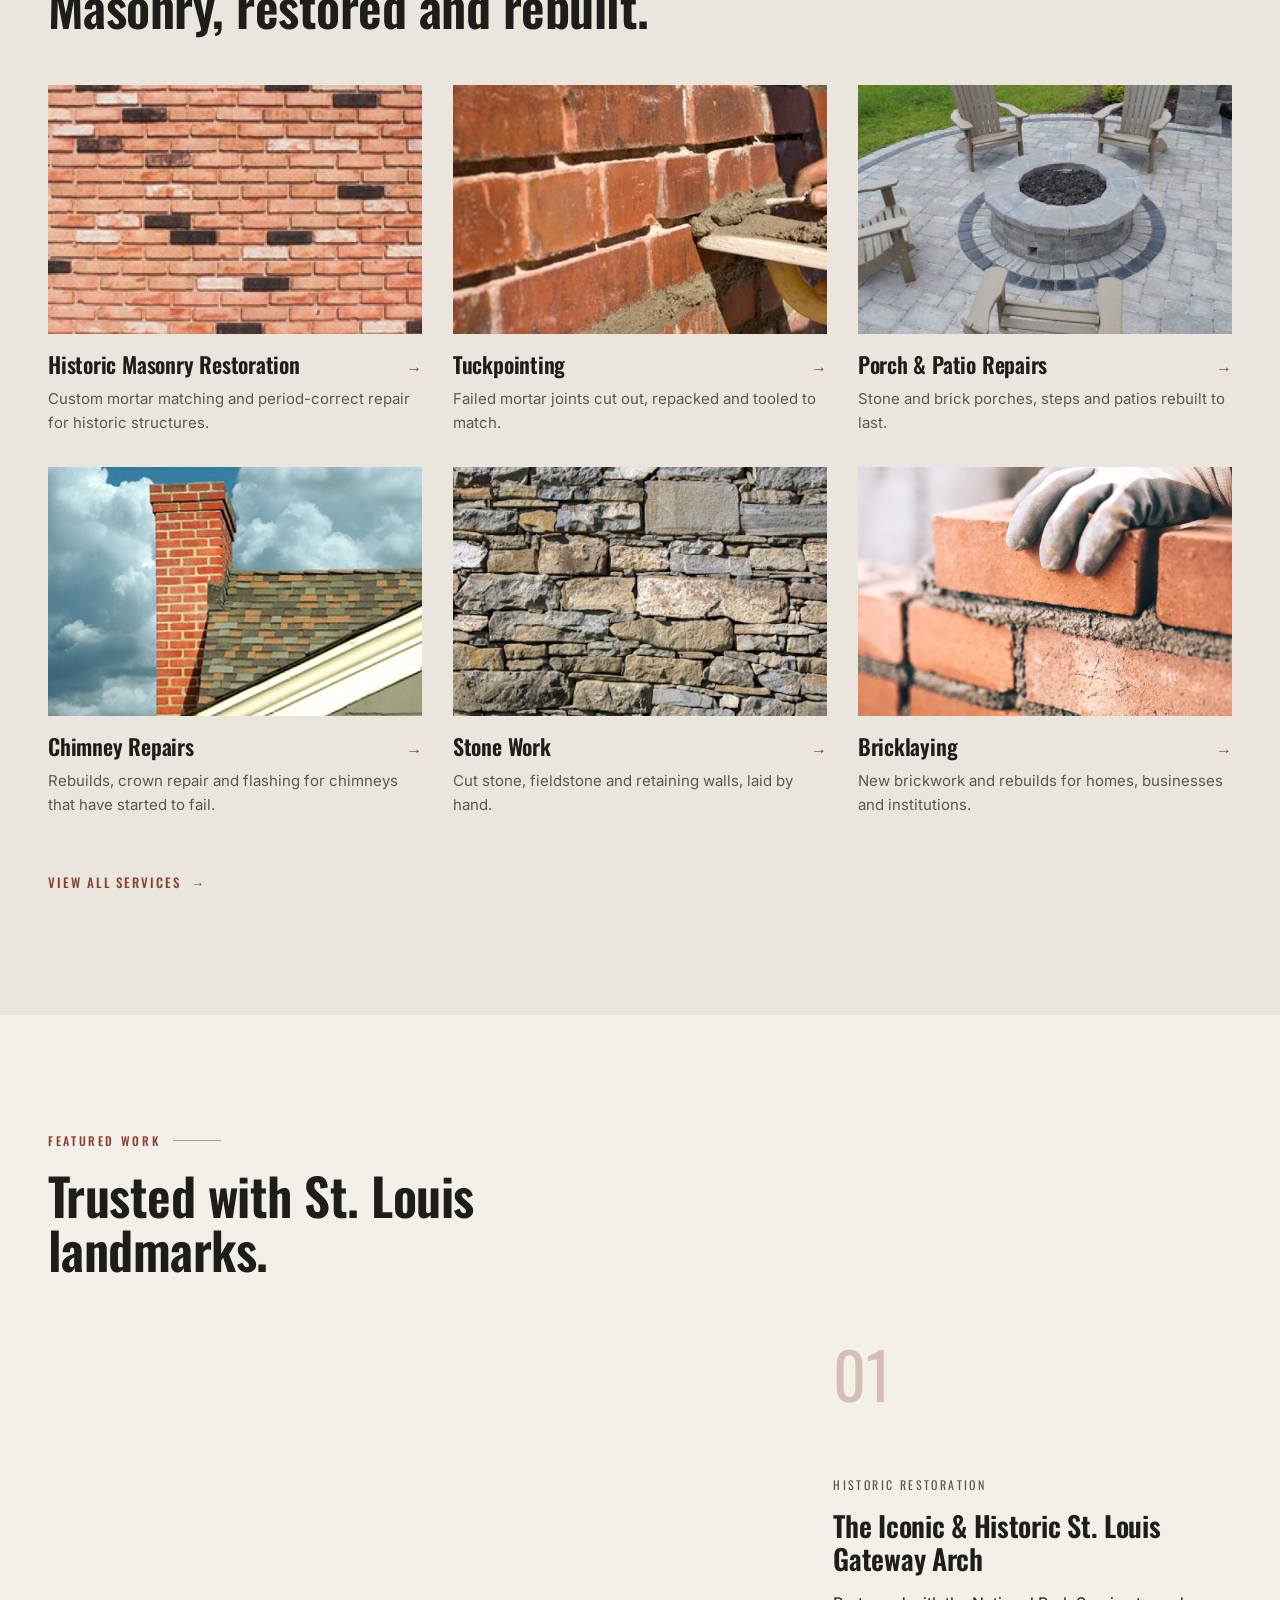
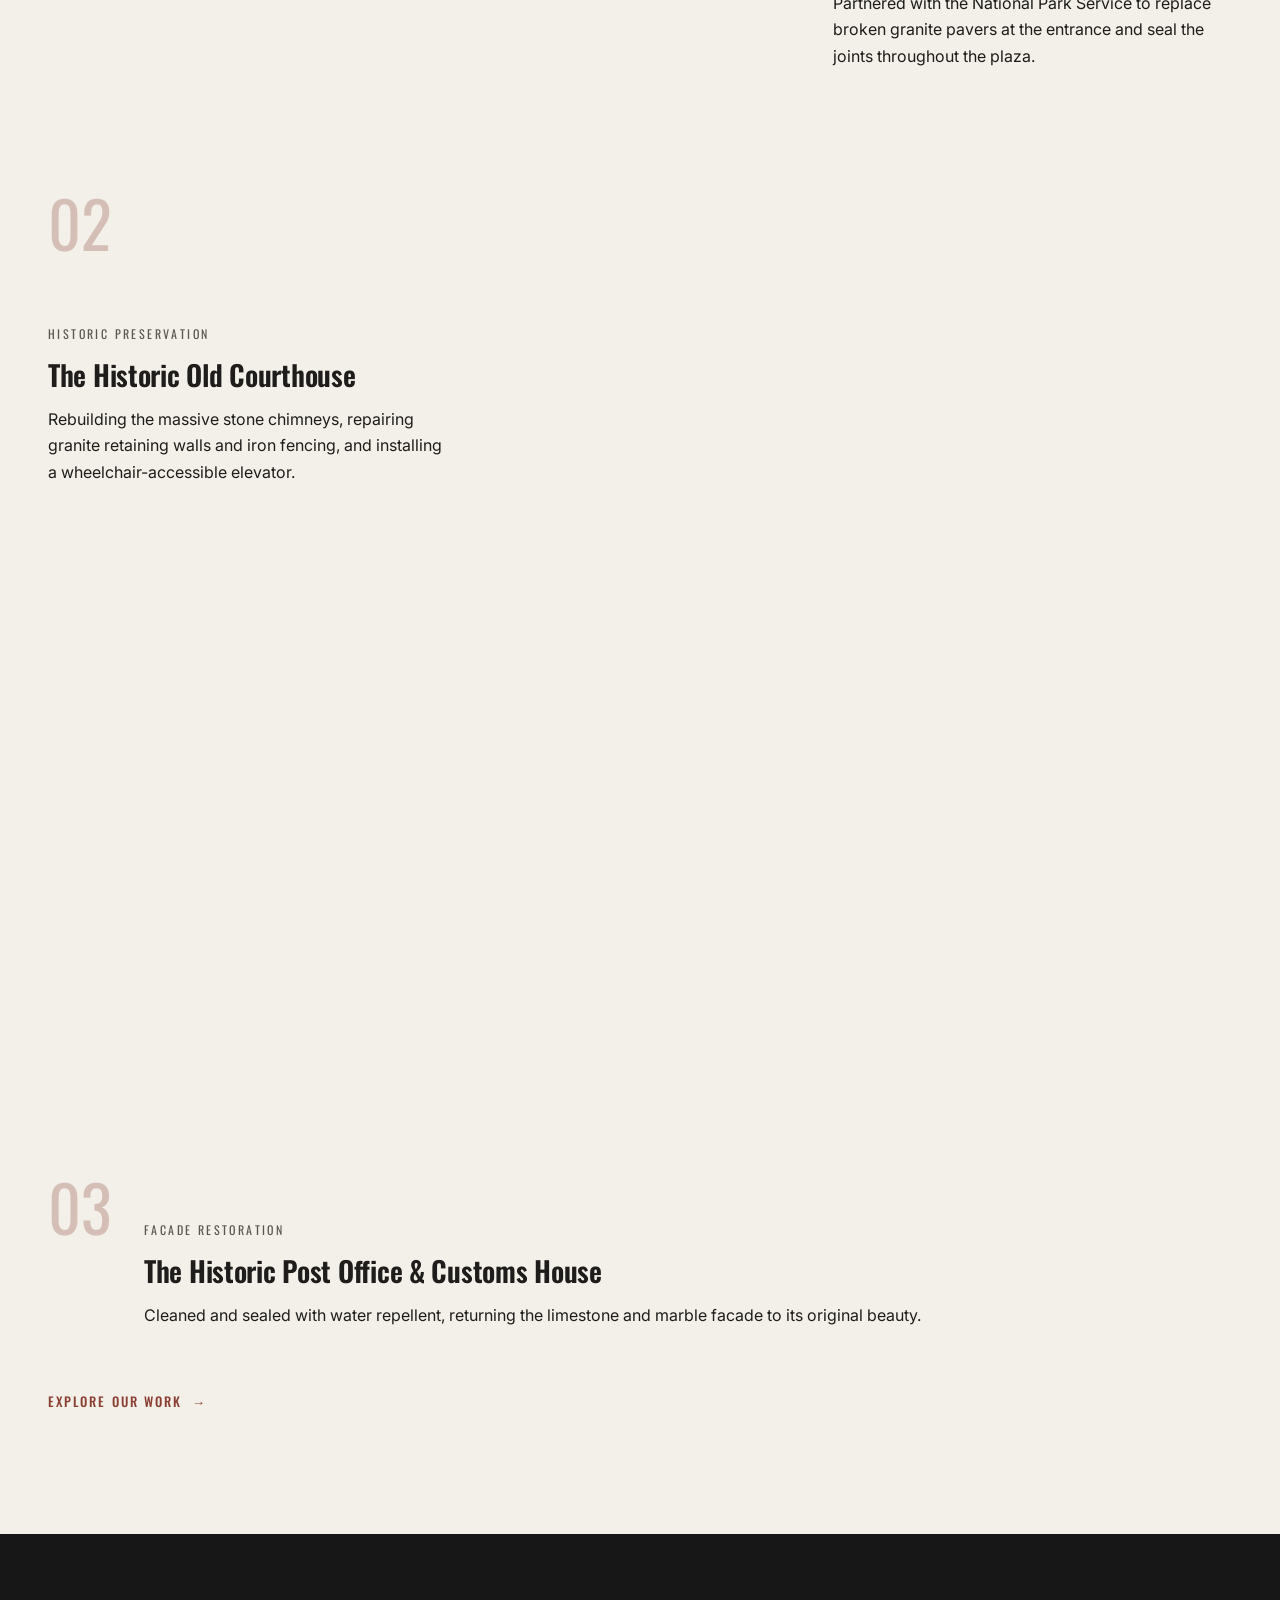
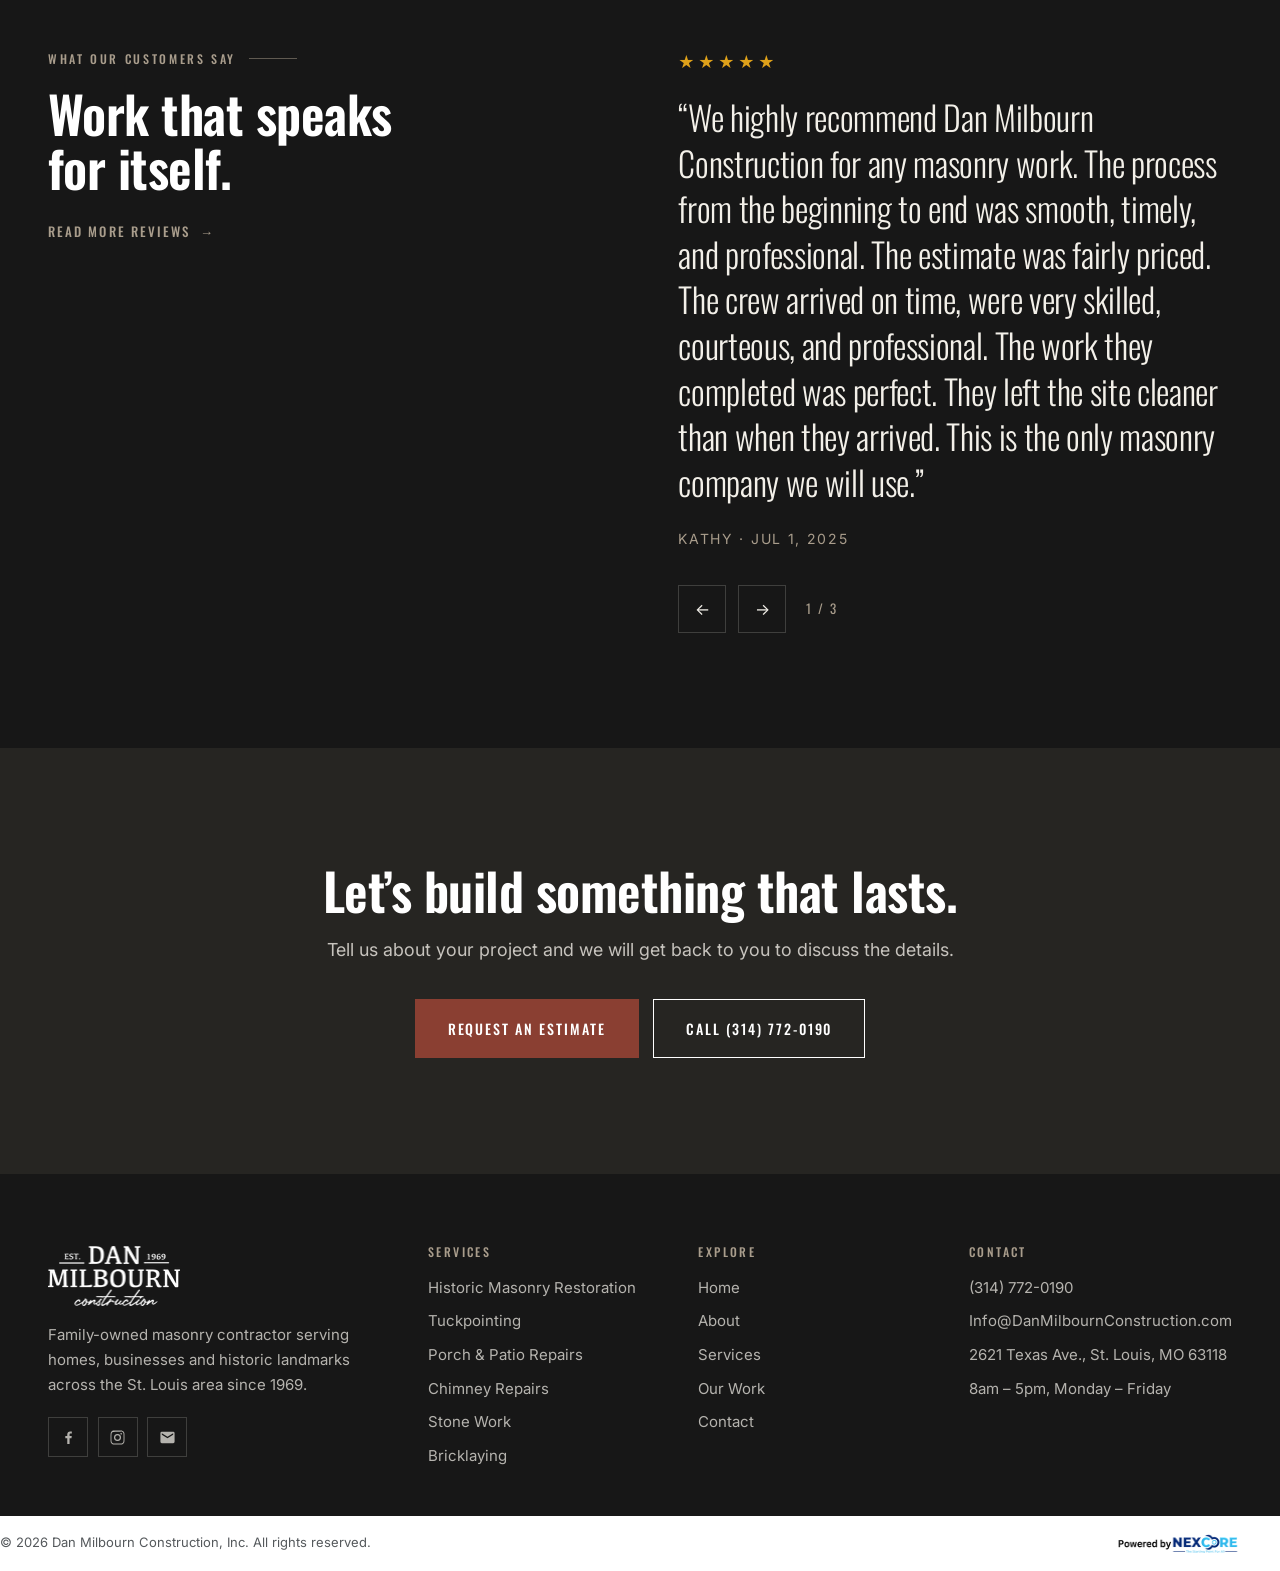
==== commit 90e805cd: "QA pass: real image dimensions and lightbox template cleanup Audited all 52 content images across th" ====
--- a/index.html
+++ b/index.html
@@ -152,7 +152,7 @@
         <div class="feat__media" data-reveal-mask><button class="pmedia " type="button"
     data-lightbox data-full="uploads/1/4/1/0/141008164/published/project-gateway-arch.jpg" data-alt="The Gateway Arch with the restored granite paver plaza in the foreground"
     data-title="The Iconic & Historic St. Louis Gateway Arch" data-scope="Granite paver replacement · Joint sealing" data-desc="Dan Milbourn Construction was selected to partner with the National Park Service to replace the broken granite pavers at the entrance and to seal the joints throughout the patio area. As a St. Louis born and grown company, we were honored to be chosen to help restore the setting of the city’s most famous landmark.">
-    <img src="uploads/1/4/1/0/141008164/published/project-gateway-arch.jpg" alt="The Gateway Arch with the restored granite paver plaza in the foreground" loading="lazy"  />
+    <img src="uploads/1/4/1/0/141008164/published/project-gateway-arch.jpg" alt="The Gateway Arch with the restored granite paver plaza in the foreground" loading="lazy" width="1440" height="600"  />
     <span class="pmedia__view">View Project +</span>
   </button></div>
         <div>
@@ -167,7 +167,7 @@
         <div class="feat__media" data-reveal-mask><button class="pmedia " type="button"
     data-lightbox data-full="uploads/1/4/1/0/141008164/published/project-old-courthouse.jpg" data-alt="The Old Courthouse dome in St. Louis with the Gateway Arch behind it"
     data-title="The Historic Old Courthouse" data-scope="Stone chimneys · Granite retaining walls · Iron fencing · Accessibility" data-desc="Dan Milbourn Construction again teamed up with the National Park Service to repair one of St. Louis’ best-known historic landmarks. The Old Courthouse is on the Underground Railroad register and is known for its role in landmark civil rights cases. The scope of work was extensive: rebuilding the massive stone chimneys, repairing the granite retaining walls and iron fencing, painting, and installing a new wheelchair-accessible elevator so that everyone has the opportunity to experience this part of history.">
-    <img src="uploads/1/4/1/0/141008164/published/project-old-courthouse.jpg" alt="The Old Courthouse dome in St. Louis with the Gateway Arch behind it" loading="lazy"  />
+    <img src="uploads/1/4/1/0/141008164/published/project-old-courthouse.jpg" alt="The Old Courthouse dome in St. Louis with the Gateway Arch behind it" loading="lazy" width="1920" height="800"  />
     <span class="pmedia__view">View Project +</span>
   </button></div>
         <div>
@@ -182,7 +182,7 @@
         <div class="feat__media" data-reveal-mask><button class="pmedia " type="button"
     data-lightbox data-full="uploads/1/4/1/0/141008164/published/project-post-office.jpg" data-alt="The granite facade and columns of the Old Post Office and Customs House"
     data-title="The Historic Post Office & Customs House" data-scope="Facade cleaning · Water repellent sealing" data-desc="Dan Milbourn Construction was handpicked to bring back the grandeur of this architecturally striking, 140-year-old building in downtown St. Louis. The facade was thoroughly cleaned and sealed with water repellent, returning the limestone and marble to their original beauty and vibrance.">
-    <img src="uploads/1/4/1/0/141008164/published/project-post-office.jpg" alt="The granite facade and columns of the Old Post Office and Customs House" loading="lazy"  />
+    <img src="uploads/1/4/1/0/141008164/published/project-post-office.jpg" alt="The granite facade and columns of the Old Post Office and Customs House" loading="lazy" width="1920" height="800"  />
     <span class="pmedia__view">View Project +</span>
   </button></div>
         <div style="display:grid;grid-template-columns:auto 1fr;gap:2rem;align-items:baseline;margin-top:1.5rem">
@@ -293,7 +293,7 @@
   </div>
   <div class="lb__stage">
     <figure class="lb__fig">
-      <img data-lb-img src="" alt="" />
+      <img data-lb-img alt="" />
       <figcaption class="lb__cap">
         <p class="lb__scope" data-lb-scope></p>
         <h3 data-lb-title></h3>
--- a/assets/css/dmc.css
+++ b/assets/css/dmc.css
@@ -296,7 +296,13 @@
 .section--dark .quotes__count { color: var(--stone); }
 
 /* ---------- 11. BEFORE / AFTER SLIDER ---------- */
-.ba { position: relative; overflow: hidden; aspect-ratio: 3 / 2; background: var(--mortar); user-select: none; touch-action: pan-y; }
+/* slider + story side by side on desktop, stacked on mobile */
+.ba-row { display: grid; grid-template-columns: 52% 1fr; gap: clamp(1.5rem, 4vw, 3.5rem); align-items: center; }
+.ba-row + .ba-row { margin-top: var(--section); }
+@media (max-width: 860px) { .ba-row { grid-template-columns: 1fr; gap: 1.5rem; } }
+
+/* source photographs are square, so the frame is square — nothing is cropped away */
+.ba { position: relative; overflow: hidden; aspect-ratio: 1 / 1; background: var(--mortar); user-select: none; touch-action: pan-y; }
 .ba img { position: absolute; inset: 0; width: 100%; height: 100%; object-fit: cover; }
 .ba__after { clip-path: inset(0 0 0 var(--pos, 50%)); }
 .ba__divider { position: absolute; top: 0; bottom: 0; left: var(--pos, 50%); width: 2px; background: var(--white); transform: translateX(-1px); pointer-events: none; box-shadow: 0 0 12px rgba(0,0,0,.35); }
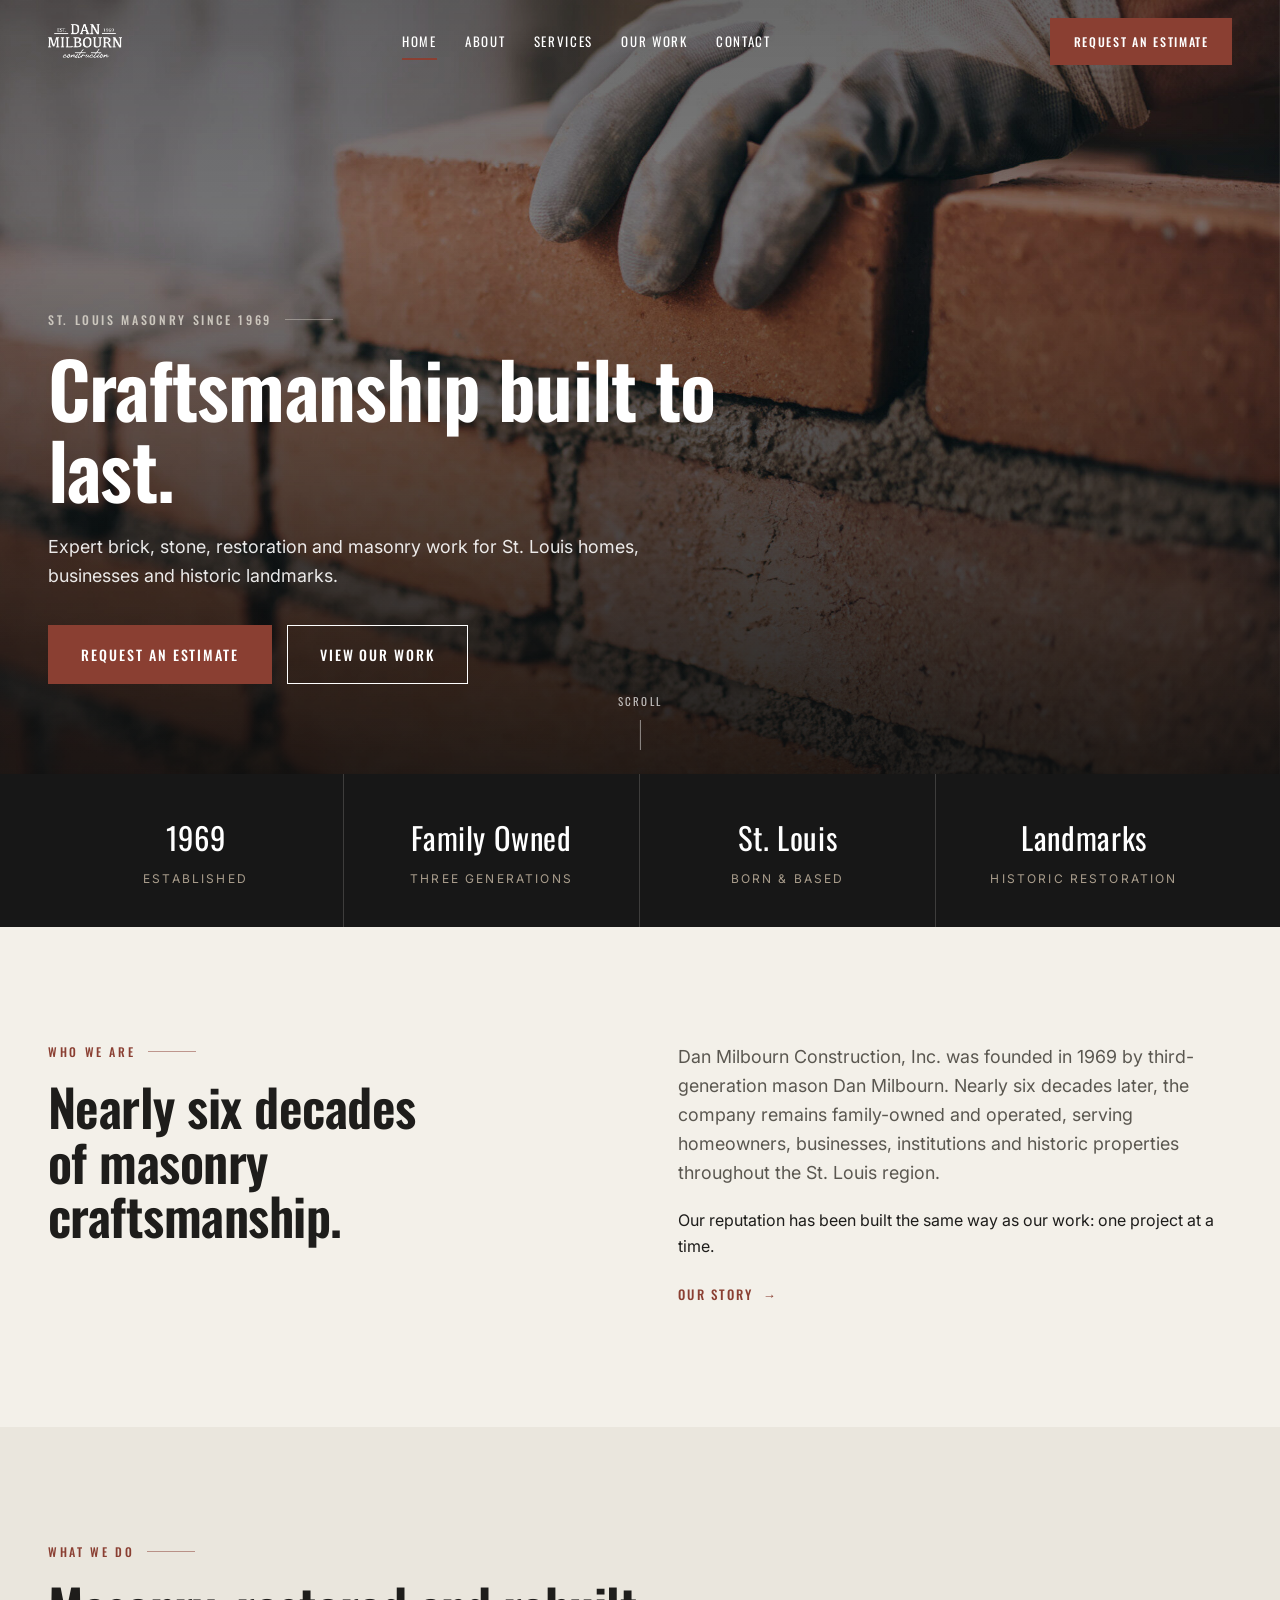
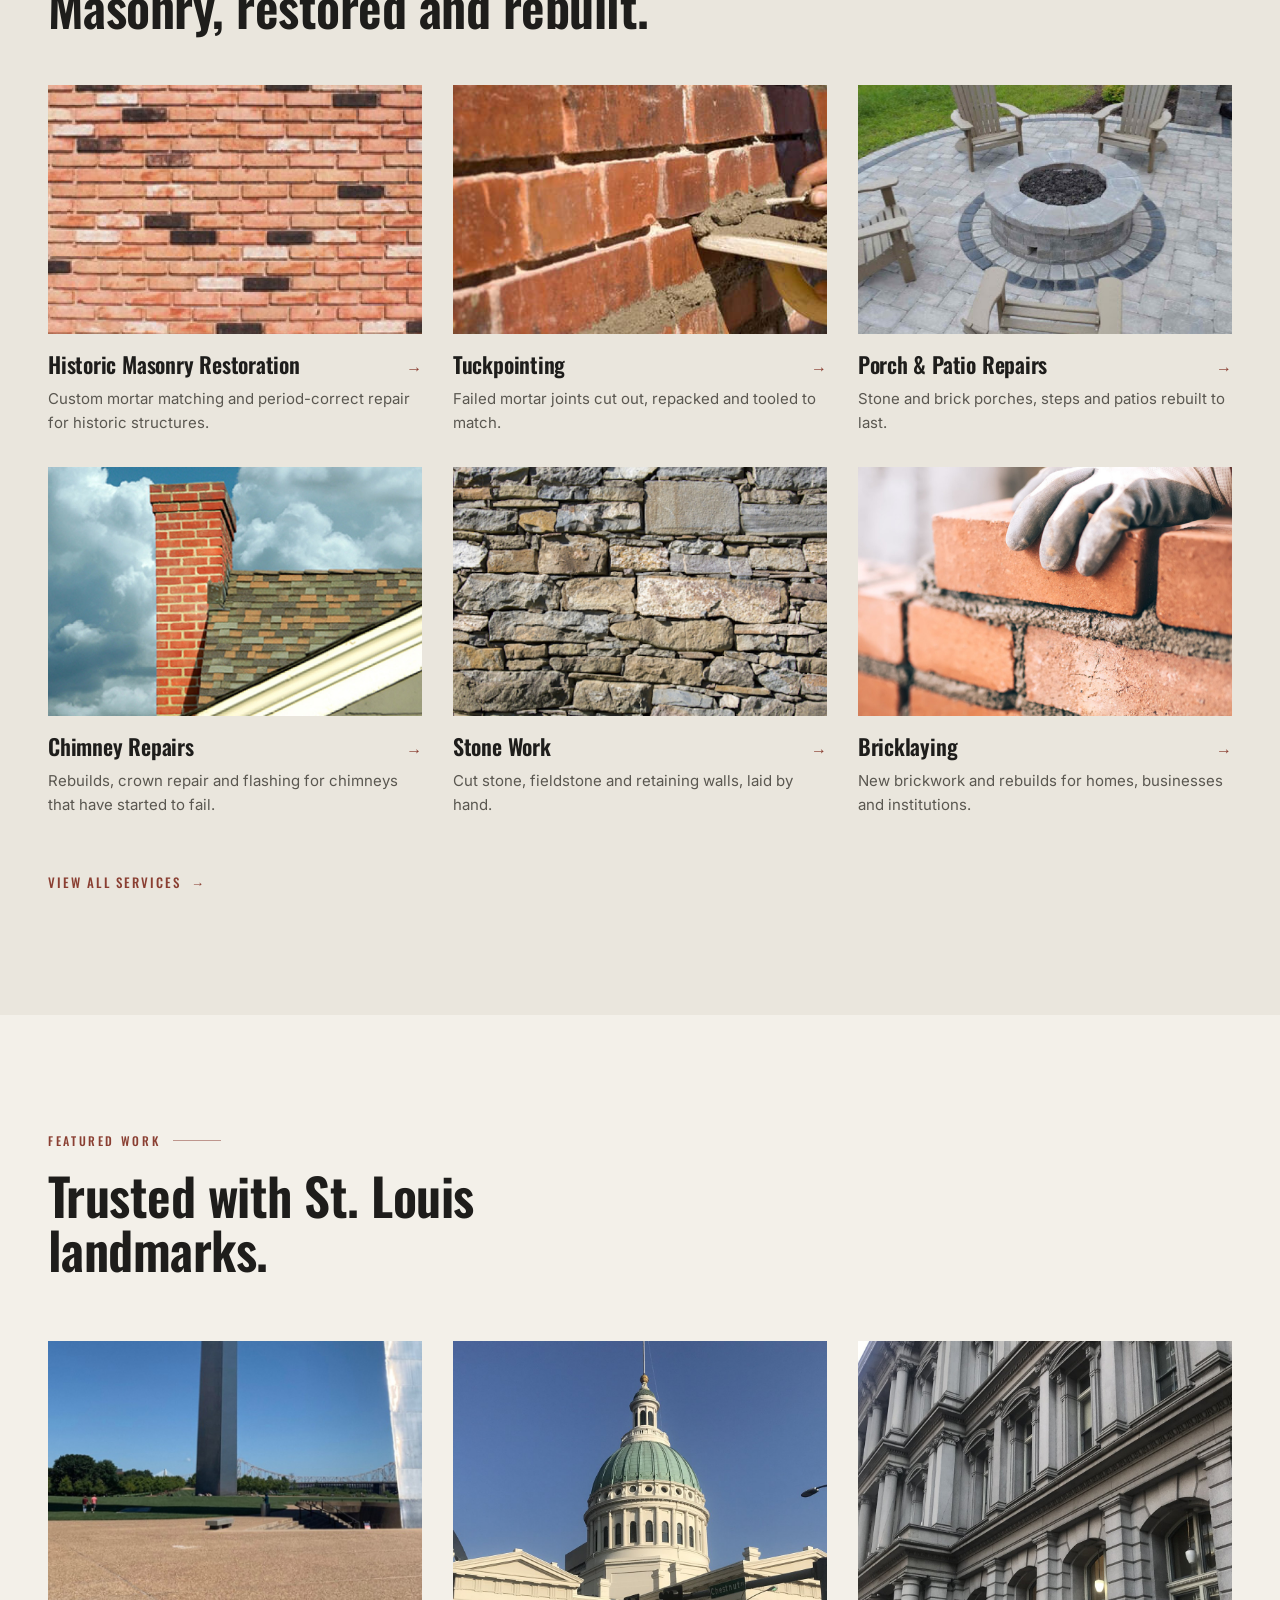
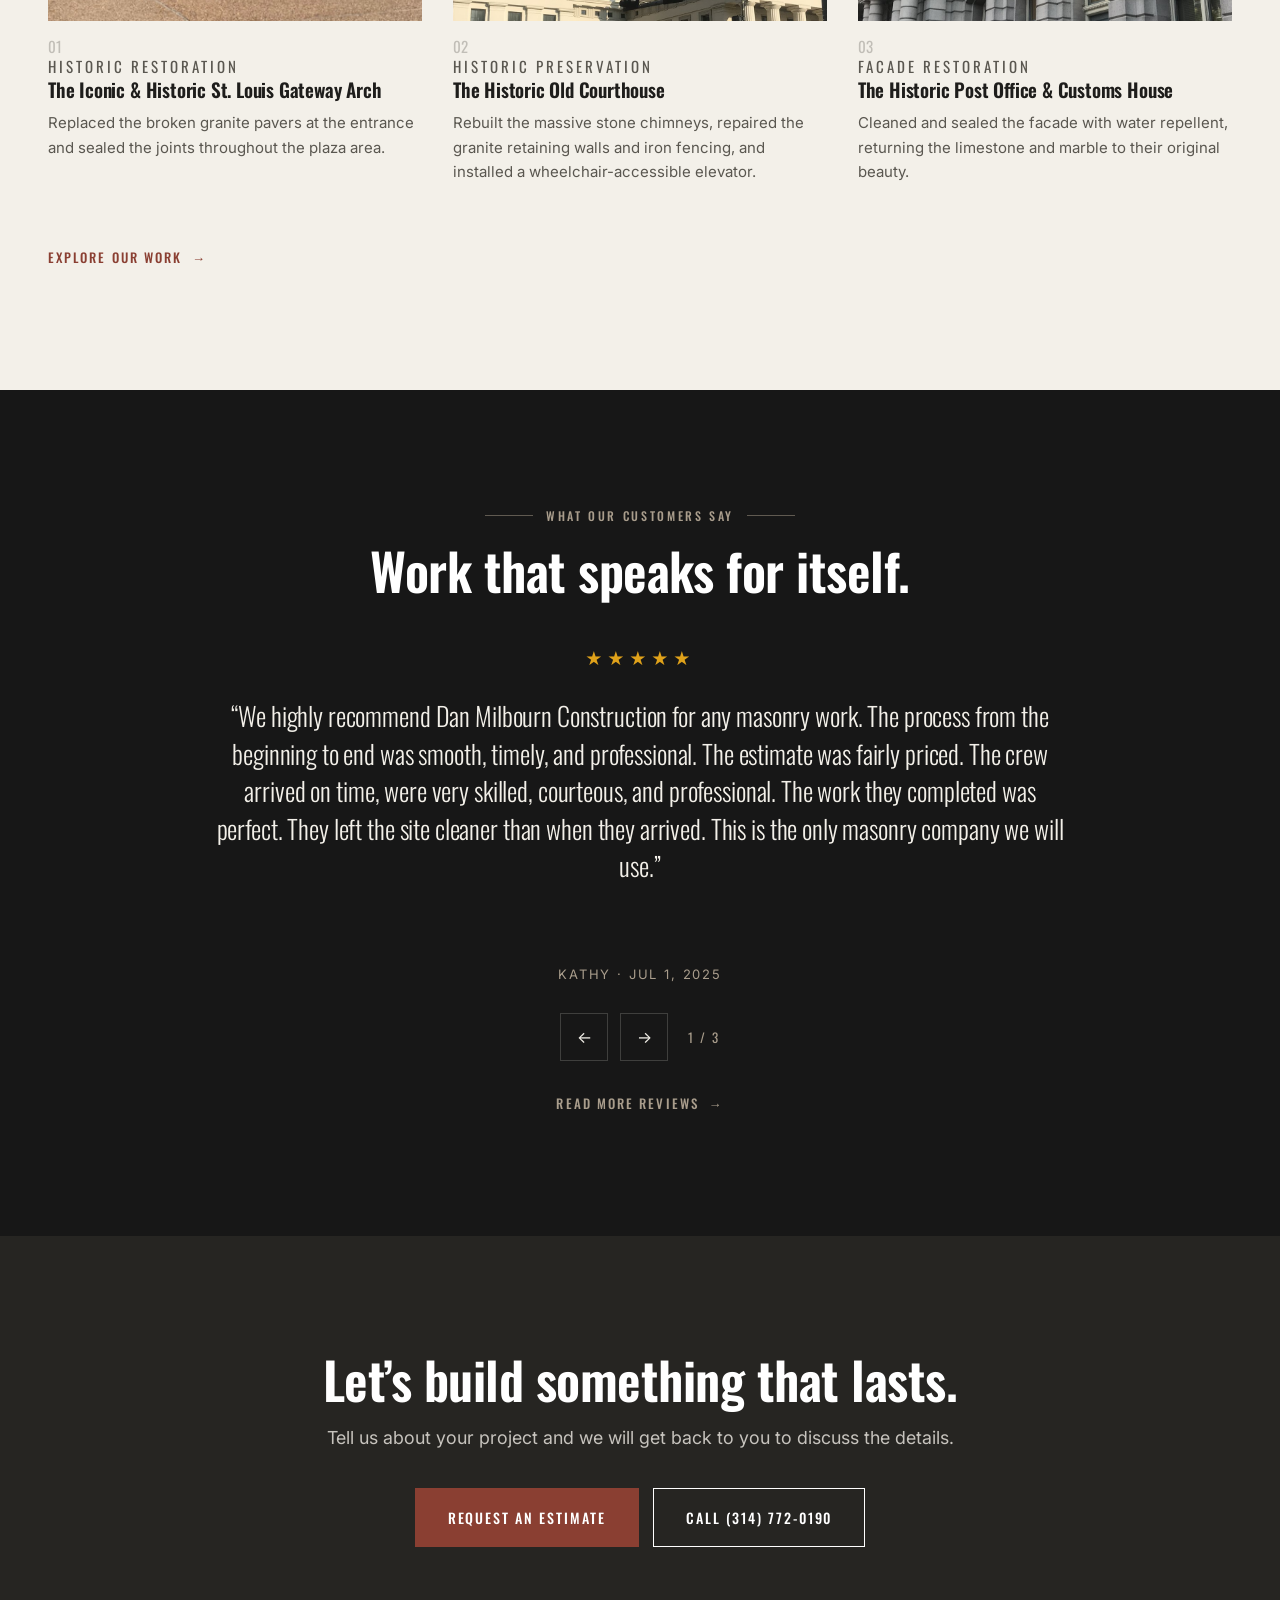
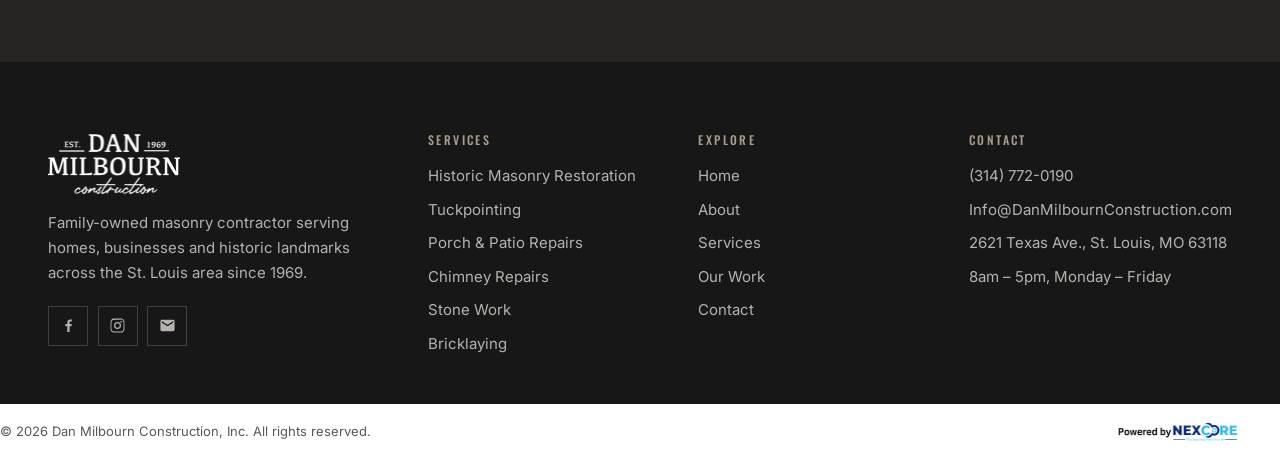
==== commit 57386129: "Normalise Featured Work cards and rebuild the review carousel Featured Work. Replaced the staggered " ====
--- a/index.html
+++ b/index.html
@@ -80,7 +80,7 @@
       <div class="creds__grid">
         <div class="creds__item"><span class="creds__k">1969</span><span class="creds__v">Established</span></div>
         <div class="creds__item"><span class="creds__k">Family Owned</span><span class="creds__v">Three generations</span></div>
-        <div class="creds__item"><span class="creds__k">St. Louis</span><span class="creds__v">Born &amp; based here</span></div>
+        <div class="creds__item"><span class="creds__k">St. Louis</span><span class="creds__v">Born &amp; based</span></div>
         <div class="creds__item"><span class="creds__k">Landmarks</span><span class="creds__v">Historic restoration</span></div>
       </div>
     </div>
@@ -148,49 +148,47 @@
         <h2>Trusted with St. Louis landmarks.</h2>
       </div>
 
-      <div class="feat" data-reveal>
-        <div class="feat__media" data-reveal-mask><button class="pmedia " type="button"
+      <div class="fwork" data-stagger="90">
+        <div class="fcard" data-reveal>
+          <button class="pmedia " type="button"
     data-lightbox data-full="uploads/1/4/1/0/141008164/published/project-gateway-arch.jpg" data-alt="The Gateway Arch with the restored granite paver plaza in the foreground"
-    data-title="The Iconic & Historic St. Louis Gateway Arch" data-scope="Granite paver replacement · Joint sealing" data-desc="Dan Milbourn Construction was selected to partner with the National Park Service to replace the broken granite pavers at the entrance and to seal the joints throughout the patio area. As a St. Louis born and grown company, we were honored to be chosen to help restore the setting of the city’s most famous landmark.">
-    <img src="uploads/1/4/1/0/141008164/published/project-gateway-arch.jpg" alt="The Gateway Arch with the restored granite paver plaza in the foreground" loading="lazy" width="1440" height="600"  />
+    data-title="The Iconic & Historic St. Louis Gateway Arch" data-scope="Granite paver replacement · Joint sealing" data-desc="Dan Milbourn Construction was selected to carry out masonry work at the Gateway Arch for the National Park Service, replacing the broken granite pavers at the entrance and sealing the joints throughout the patio area. As a St. Louis born and grown company, we were honored to be chosen to help restore the setting of the city’s most famous landmark.">
+    <img src="uploads/1/4/1/0/141008164/published/project-gateway-arch.jpg" alt="The Gateway Arch with the restored granite paver plaza in the foreground" loading="lazy" width="1440" height="600" style="object-position:50% 50%" />
     <span class="pmedia__view">View Project +</span>
-  </button></div>
-        <div>
-          <p class="feat__num">01</p>
-          <p class="feat__label">Historic Restoration</p>
-          <h3>The Iconic & Historic St. Louis Gateway Arch</h3>
-          <p>Partnered with the National Park Service to replace broken granite pavers at the entrance and seal the joints throughout the plaza.</p>
-        </div>
-      </div>
-
-      <div class="feat feat--rev" data-reveal>
-        <div class="feat__media" data-reveal-mask><button class="pmedia " type="button"
+  </button>
+          <div class="fcard__body">
+            <p class="fcard__num">01</p>
+            <p class="fcard__label">Historic Restoration</p>
+            <h3>The Iconic & Historic St. Louis Gateway Arch</h3>
+            <p>Replaced the broken granite pavers at the entrance and sealed the joints throughout the plaza area.</p>
+          </div>
+        </div>
+        <div class="fcard" data-reveal>
+          <button class="pmedia " type="button"
     data-lightbox data-full="uploads/1/4/1/0/141008164/published/project-old-courthouse.jpg" data-alt="The Old Courthouse dome in St. Louis with the Gateway Arch behind it"
     data-title="The Historic Old Courthouse" data-scope="Stone chimneys · Granite retaining walls · Iron fencing · Accessibility" data-desc="Dan Milbourn Construction again teamed up with the National Park Service to repair one of St. Louis’ best-known historic landmarks. The Old Courthouse is on the Underground Railroad register and is known for its role in landmark civil rights cases. The scope of work was extensive: rebuilding the massive stone chimneys, repairing the granite retaining walls and iron fencing, painting, and installing a new wheelchair-accessible elevator so that everyone has the opportunity to experience this part of history.">
-    <img src="uploads/1/4/1/0/141008164/published/project-old-courthouse.jpg" alt="The Old Courthouse dome in St. Louis with the Gateway Arch behind it" loading="lazy" width="1920" height="800"  />
+    <img src="uploads/1/4/1/0/141008164/published/project-old-courthouse.jpg" alt="The Old Courthouse dome in St. Louis with the Gateway Arch behind it" loading="lazy" width="1920" height="800" style="object-position:50% 50%" />
     <span class="pmedia__view">View Project +</span>
-  </button></div>
-        <div>
-          <p class="feat__num">02</p>
-          <p class="feat__label">Historic Preservation</p>
-          <h3>The Historic Old Courthouse</h3>
-          <p>Rebuilding the massive stone chimneys, repairing granite retaining walls and iron fencing, and installing a wheelchair-accessible elevator.</p>
-        </div>
-      </div>
-
-      <div class="feat feat--wide" data-reveal>
-        <div class="feat__media" data-reveal-mask><button class="pmedia " type="button"
+  </button>
+          <div class="fcard__body">
+            <p class="fcard__num">02</p>
+            <p class="fcard__label">Historic Preservation</p>
+            <h3>The Historic Old Courthouse</h3>
+            <p>Rebuilt the massive stone chimneys, repaired the granite retaining walls and iron fencing, and installed a wheelchair-accessible elevator.</p>
+          </div>
+        </div>
+        <div class="fcard" data-reveal>
+          <button class="pmedia " type="button"
     data-lightbox data-full="uploads/1/4/1/0/141008164/published/project-post-office.jpg" data-alt="The granite facade and columns of the Old Post Office and Customs House"
     data-title="The Historic Post Office & Customs House" data-scope="Facade cleaning · Water repellent sealing" data-desc="Dan Milbourn Construction was handpicked to bring back the grandeur of this architecturally striking, 140-year-old building in downtown St. Louis. The facade was thoroughly cleaned and sealed with water repellent, returning the limestone and marble to their original beauty and vibrance.">
-    <img src="uploads/1/4/1/0/141008164/published/project-post-office.jpg" alt="The granite facade and columns of the Old Post Office and Customs House" loading="lazy" width="1920" height="800"  />
+    <img src="uploads/1/4/1/0/141008164/published/project-post-office.jpg" alt="The granite facade and columns of the Old Post Office and Customs House" loading="lazy" width="1920" height="800" style="object-position:45% 50%" />
     <span class="pmedia__view">View Project +</span>
-  </button></div>
-        <div style="display:grid;grid-template-columns:auto 1fr;gap:2rem;align-items:baseline;margin-top:1.5rem">
-          <p class="feat__num" style="margin:0">03</p>
-          <div>
-            <p class="feat__label">Facade Restoration</p>
+  </button>
+          <div class="fcard__body">
+            <p class="fcard__num">03</p>
+            <p class="fcard__label">Facade Restoration</p>
             <h3>The Historic Post Office & Customs House</h3>
-            <p>Cleaned and sealed with water repellent, returning the limestone and marble facade to its original beauty.</p>
+            <p>Cleaned and sealed the facade with water repellent, returning the limestone and marble to their original beauty.</p>
           </div>
         </div>
       </div>
@@ -201,14 +199,12 @@
 
   <section class="section section--dark">
     <div class="container">
-      <div class="editorial">
-        <div data-reveal>
-          <p class="eyebrow">What our customers say</p>
-          <h2>Work that speaks for itself.</h2>
-          <p style="margin-top:1.25rem"><a class="link-arrow" href="about#reviews">Read More Reviews <span>&#8594;</span></a></p>
-        </div>
-        <div class="quotes" data-quotes data-reveal data-delay="120">
-          <div class="quotes__stage">
+      <div style="text-align:center;margin-bottom:clamp(2rem,4vw,3rem)" data-reveal>
+        <p class="eyebrow eyebrow--center">What our customers say</p>
+        <h2>Work that speaks for itself.</h2>
+      </div>
+      <div class="quotes" data-quotes data-reveal data-delay="120">
+        <div class="quotes__stage">
         <div class="quote" data-active>
           <div class="quote__stars" role="img" aria-label="5 out of 5 stars">&#9733;&#9733;&#9733;&#9733;&#9733;</div>
           <blockquote>&ldquo;We highly recommend Dan Milbourn Construction for any masonry work. The process from the beginning to end was smooth, timely, and professional. The estimate was fairly priced. The crew arrived on time, were very skilled, courteous, and professional. The work they completed was perfect. They left the site cleaner than when they arrived. This is the only masonry company we will use.&rdquo;</blockquote>
@@ -221,15 +217,15 @@
         </div>
         <div class="quote">
           <div class="quote__stars" role="img" aria-label="5 out of 5 stars">&#9733;&#9733;&#9733;&#9733;&#9733;</div>
-          <blockquote>&ldquo;Our entire experience with Milborn Construction was first rate. At our initial meeting, Dan explained thoroughly what his crew would do. A day before they arrived Chris called us to notify us they would be coming. He and his crew showed up on time, did their work and cleaned up completely before departing. Tina contacted us afterward and asked if their was anything more that we needed. We did not, and I thanked her as we were extremely satisfied with the job that they did and their professionalism.&rdquo;</blockquote>
-          <p class="quote__who">Jim M &middot; Aug 4, 2025</p>
+          <blockquote>&ldquo;Would recommend Dan, Chris, and his team to anyone for their home masonry work. They were clear in their proposal and did a great job repairing our stone porch and brick chimneys. Not to mention, they were efficient in getting the large amount of work completed quickly.&rdquo;</blockquote>
+          <p class="quote__who">Jonathan Drewett &middot; Apr 23, 2025</p>
         </div></div>
-          <div class="quotes__nav">
-            <button class="qbtn" type="button" data-q-prev aria-label="Previous review">&#8592;</button>
-            <button class="qbtn" type="button" data-q-next aria-label="Next review">&#8594;</button>
-            <span class="quotes__count" data-q-count aria-live="polite"></span>
-          </div>
-        </div>
+        <div class="quotes__nav">
+          <button class="qbtn" type="button" data-q-prev aria-label="Previous review">&#8592;</button>
+          <button class="qbtn" type="button" data-q-next aria-label="Next review">&#8594;</button>
+          <span class="quotes__count" data-q-count aria-live="polite"></span>
+        </div>
+        <p style="margin-top:1.6rem"><a class="link-arrow" href="about#reviews">Read More Reviews <span>&#8594;</span></a></p>
       </div>
     </div>
   </section>
--- a/assets/css/dmc.css
+++ b/assets/css/dmc.css
@@ -89,6 +89,8 @@
   gap: .8rem;
 }
 .eyebrow::after { content: ""; height: 1px; width: 3rem; background: var(--brick); opacity: .5; }
+.eyebrow--center { justify-content: center; }
+.eyebrow--center::before { content: ""; height: 1px; width: 3rem; background: currentColor; opacity: .5; }
 .section--dark .eyebrow { color: var(--stone); }
 .section--dark .eyebrow::after { background: var(--stone); }
 
@@ -278,17 +280,42 @@
 }
 .pmedia:hover .pmedia__view, .pmedia:focus-visible .pmedia__view { opacity: 1; transform: none; }
 
-/* ---------- 10. TESTIMONIAL SLIDER ---------- */
-.quotes { position: relative; }
-.quotes__stage { min-height: 1px; }
-.quote { display: none; }
-.quote[data-active] { display: block; animation: qIn 520ms var(--ease); }
-@keyframes qIn { from { opacity: 0; transform: translateY(14px); } to { opacity: 1; transform: none; } }
-.quote__stars { color: #E0A21A; letter-spacing: 3px; font-size: 1rem; margin-bottom: 1.2rem; }
-.quote blockquote { margin: 0; font-family: var(--font-head); font-weight: 300; font-size: clamp(1.375rem, 2.9vw, 2.125rem); line-height: 1.34; letter-spacing: -.01em; }
-.quote__who { margin-top: 1.4rem; font-size: .875rem; letter-spacing: .12em; text-transform: uppercase; color: var(--text-muted); }
+/* ---------- 9b. FEATURED WORK CARDS (uniform row) ---------- */
+.fwork { display: grid; grid-template-columns: repeat(3, 1fr); gap: clamp(1.25rem, 2.4vw, 2.25rem); align-items: stretch; }
+@media (max-width: 900px) { .fwork { grid-template-columns: repeat(2, 1fr); } }
+@media (max-width: 620px) { .fwork { grid-template-columns: 1fr; } }
+
+/* each card is a column: fixed-ratio media, then text that fills the rest,
+   so every card in the row starts and ends at the same height */
+.fcard { display: flex; flex-direction: column; height: 100%; }
+.fcard .pmedia { aspect-ratio: 4 / 3; width: 100%; flex: 0 0 auto; }
+.fcard .pmedia img { width: 100%; height: 100%; object-fit: cover; }
+.fcard__body { display: flex; flex-direction: column; flex: 1 1 auto; padding-top: 1.1rem; }
+.fcard__num { font-family: var(--font-head); font-size: 1.5rem; line-height: 1; color: var(--brick); opacity: .32; margin: 0 0 .45rem; }
+.fcard__label { font-family: var(--font-head); font-size: .6875rem; letter-spacing: .2em; text-transform: uppercase; color: var(--text-muted); margin: 0 0 .5rem; min-height: 1.1em; }
+.section--dark .fcard__label { color: var(--stone); }
+.fcard h3 { font-size: clamp(1.125rem, 1.5vw, 1.3125rem); margin: 0 0 .6rem; }
+.fcard p { font-size: .9375rem; color: var(--text-muted); margin: 0; }
+
+/* ---------- 10. TESTIMONIAL CAROUSEL (centred, fixed frame) ---------- */
+.quotes { position: relative; max-width: 860px; margin: 0 auto; text-align: center; }
+/* a fixed frame so the section never jumps between reviews of different length */
+.quotes__stage { position: relative; min-height: 340px; display: flex; }
+@media (max-width: 900px) { .quotes__stage { min-height: 420px; } }
+@media (max-width: 560px) { .quotes__stage { min-height: 460px; } }
+.quote { display: none; width: 100%; flex-direction: column; }
+.quote[data-active] { display: flex; animation: qIn 460ms var(--ease); }
+@keyframes qIn { from { opacity: 0; transform: translateY(12px); } to { opacity: 1; transform: none; } }
+/* stars pinned to the top, name pinned to the bottom, text between */
+.quote__stars { color: #E0A21A; letter-spacing: 4px; font-size: 1.0625rem; margin: 0 0 1.5rem; flex: 0 0 auto; }
+.quote blockquote {
+  margin: 0; flex: 1 1 auto;
+  font-family: var(--font-head); font-weight: 300;
+  font-size: clamp(1.1875rem, 2.1vw, 1.625rem); line-height: 1.44; letter-spacing: -.005em;
+}
+.quote__who { margin: 1.6rem 0 0; flex: 0 0 auto; font-size: .8125rem; letter-spacing: .14em; text-transform: uppercase; color: var(--text-muted); }
 .section--dark .quote__who { color: var(--stone); }
-.quotes__nav { display: flex; align-items: center; gap: .75rem; margin-top: 2.2rem; }
+.quotes__nav { display: flex; align-items: center; justify-content: center; gap: .75rem; margin-top: 1.75rem; }
 .qbtn { width: 48px; height: 48px; border: 1px solid var(--rule); background: none; cursor: pointer; display: grid; place-items: center; transition: background 260ms var(--ease), border-color 260ms; }
 .section--dark .qbtn { border-color: var(--rule-invert); }
 .qbtn:hover { background: var(--brick); border-color: var(--brick); color: var(--white); }
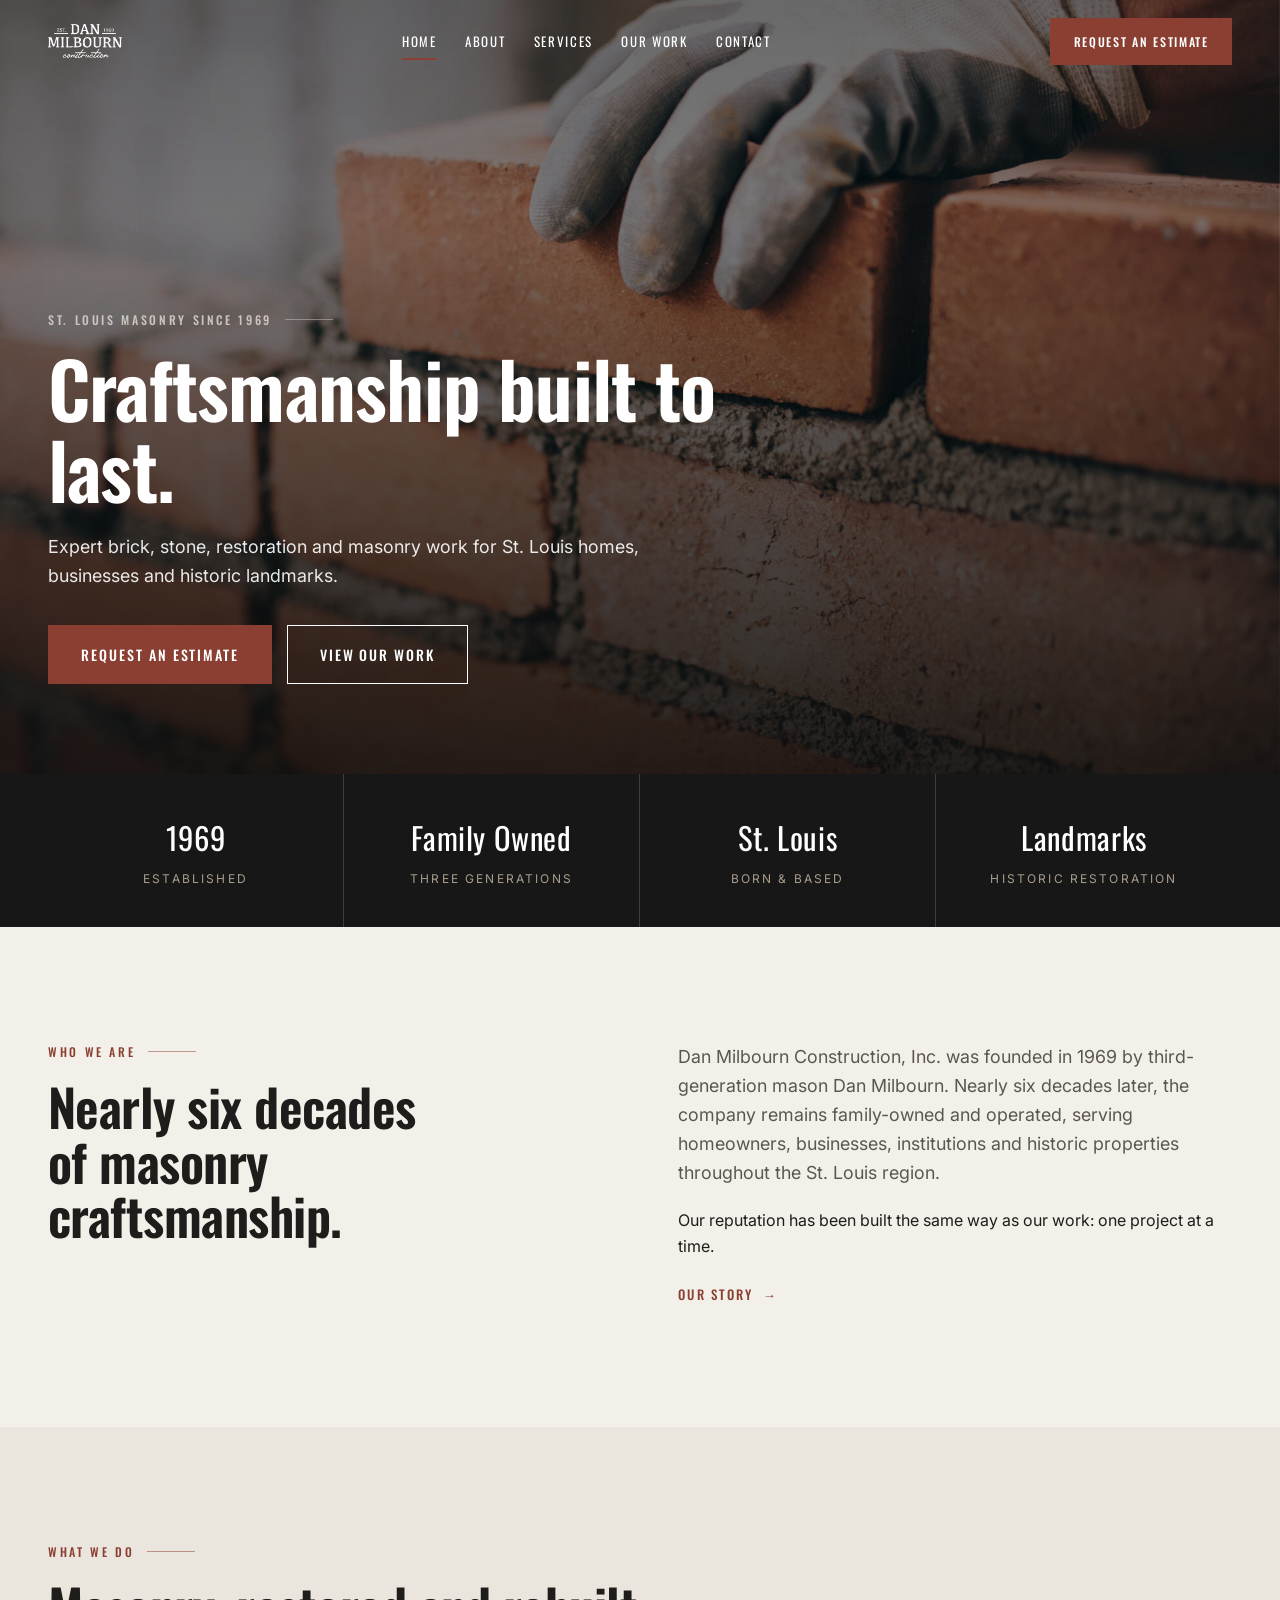
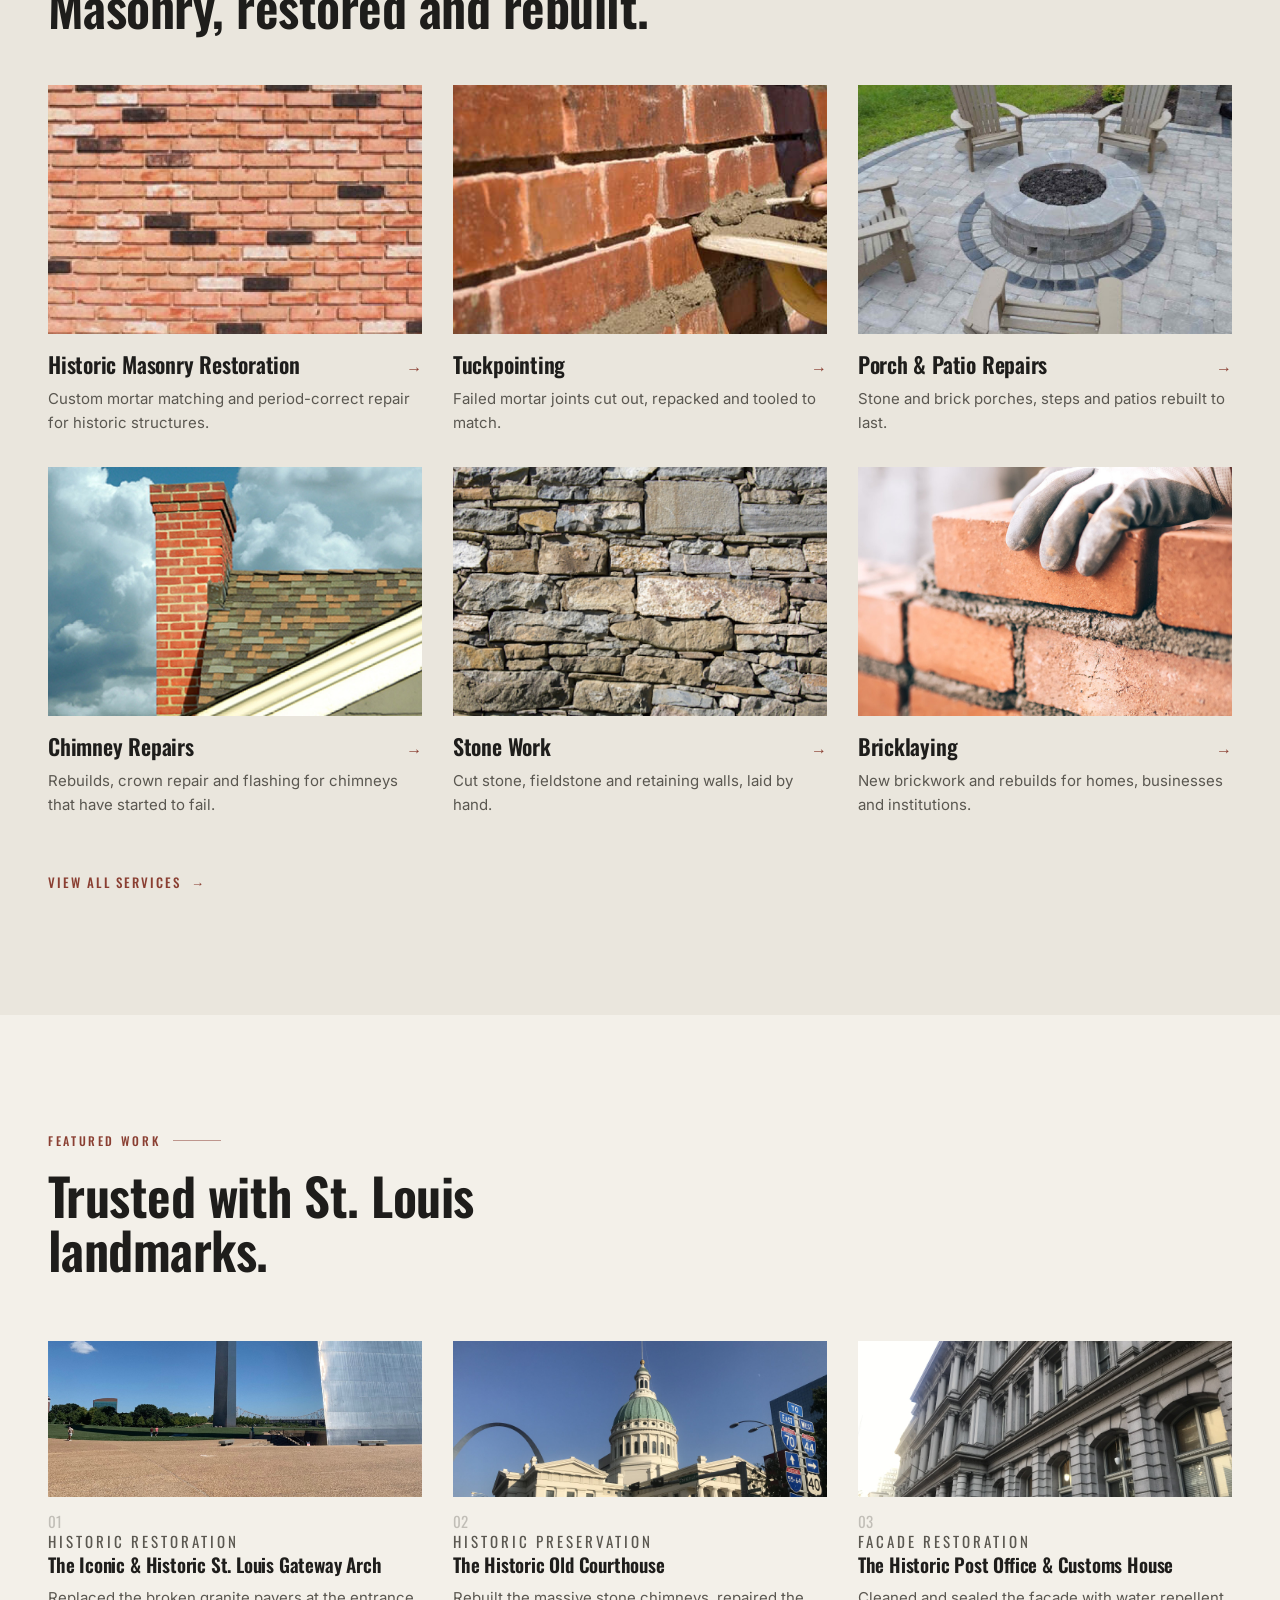
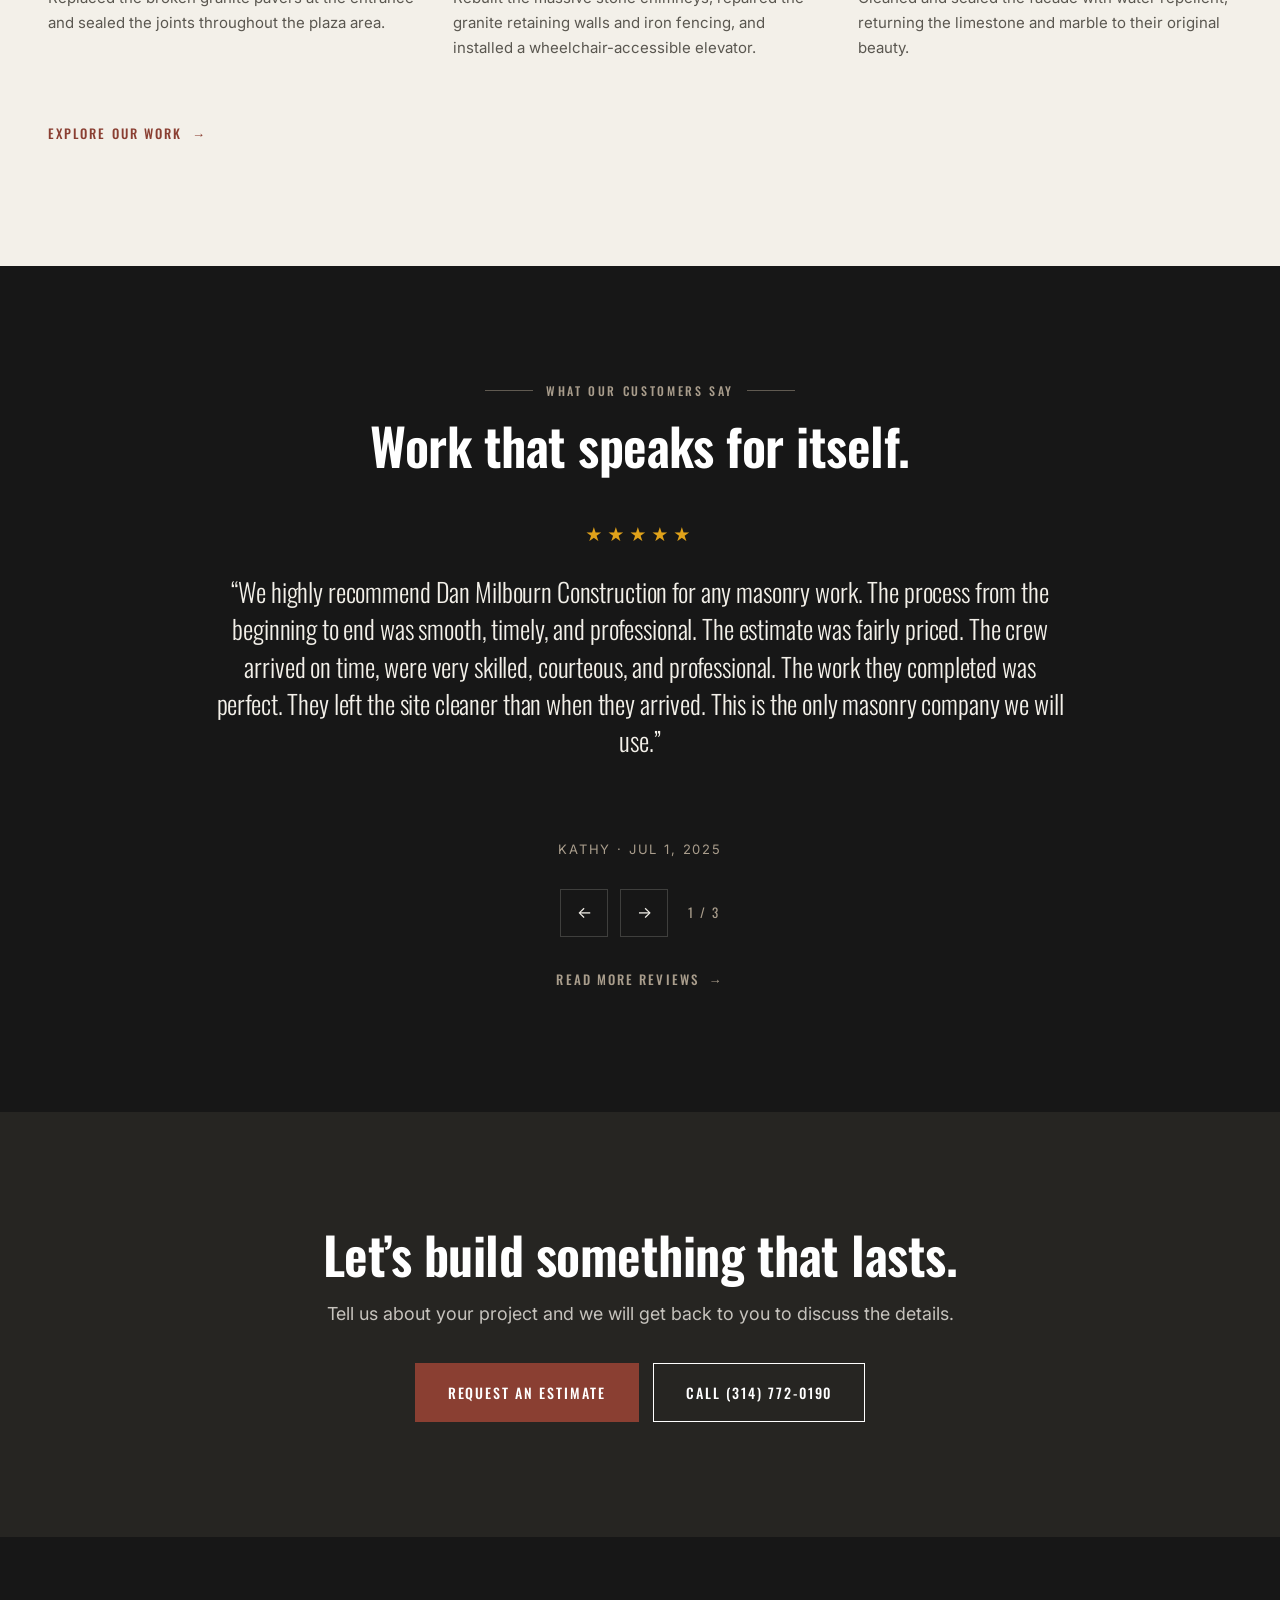
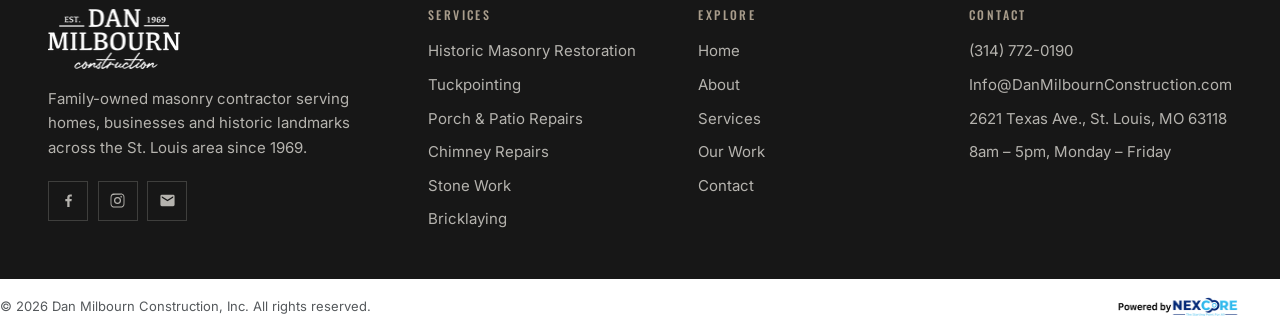
==== commit ef45a293: "Remove the hero scroll indicator It sat bottom-centre of the hero, directly beneath the two calls to" ====
--- a/index.html
+++ b/index.html
@@ -72,7 +72,6 @@
         </div>
       </div>
     </div>
-    <span class="hero__scroll" aria-hidden="true">Scroll</span>
   </section>
 
   <section class="creds">
--- a/assets/css/dmc.css
+++ b/assets/css/dmc.css
@@ -201,10 +201,6 @@
 .hero h1 { max-width: 16ch; margin-bottom: 1.4rem; }
 .hero .lede { color: rgba(255,255,255,.9); max-width: 54ch; }
 .hero__actions { display: flex; flex-wrap: wrap; gap: .9rem; margin-top: 2.2rem; }
-.hero__scroll { position: absolute; left: 50%; bottom: 1.5rem; transform: translateX(-50%); z-index: 2;
-  font-family: var(--font-head); font-size: .6875rem; letter-spacing: .2em; text-transform: uppercase; color: rgba(255,255,255,.7); }
-.hero__scroll::after { content: ""; display: block; width: 1px; height: 30px; margin: .6rem auto 0; background: rgba(255,255,255,.5); animation: scrollHint 2.2s ease-in-out infinite; transform-origin: top; }
-@keyframes scrollHint { 0%,100% { transform: scaleY(.35); opacity: .4; } 50% { transform: scaleY(1); opacity: 1; } }
 
 /* split hero (About) */
 .hero-split { display: grid; grid-template-columns: 55% 45%; min-height: 72vh; }
@@ -288,7 +284,9 @@
 /* each card is a column: fixed-ratio media, then text that fills the rest,
    so every card in the row starts and ends at the same height */
 .fcard { display: flex; flex-direction: column; height: 100%; }
-.fcard .pmedia { aspect-ratio: 4 / 3; width: 100%; flex: 0 0 auto; }
+/* All three project photographs are exactly 2.4:1 (1440x600 and 1920x800), so a
+   12/5 box keeps every card identical while cropping nothing at all. */
+.fcard .pmedia { aspect-ratio: 12 / 5; width: 100%; flex: 0 0 auto; }
 .fcard .pmedia img { width: 100%; height: 100%; object-fit: cover; }
 .fcard__body { display: flex; flex-direction: column; flex: 1 1 auto; padding-top: 1.1rem; }
 .fcard__num { font-family: var(--font-head); font-size: 1.5rem; line-height: 1; color: var(--brick); opacity: .32; margin: 0 0 .45rem; }
@@ -500,7 +498,6 @@
   *, *::before, *::after { animation-duration: .001ms !important; animation-iteration-count: 1 !important; transition-duration: .001ms !important; }
   [data-reveal], [data-reveal-mask] { opacity: 1 !important; transform: none !important; clip-path: none !important; }
   .hero__img img { animation: none; transform: none; }
-  .hero__scroll::after { animation: none; }
 }
 
 /* skip link */
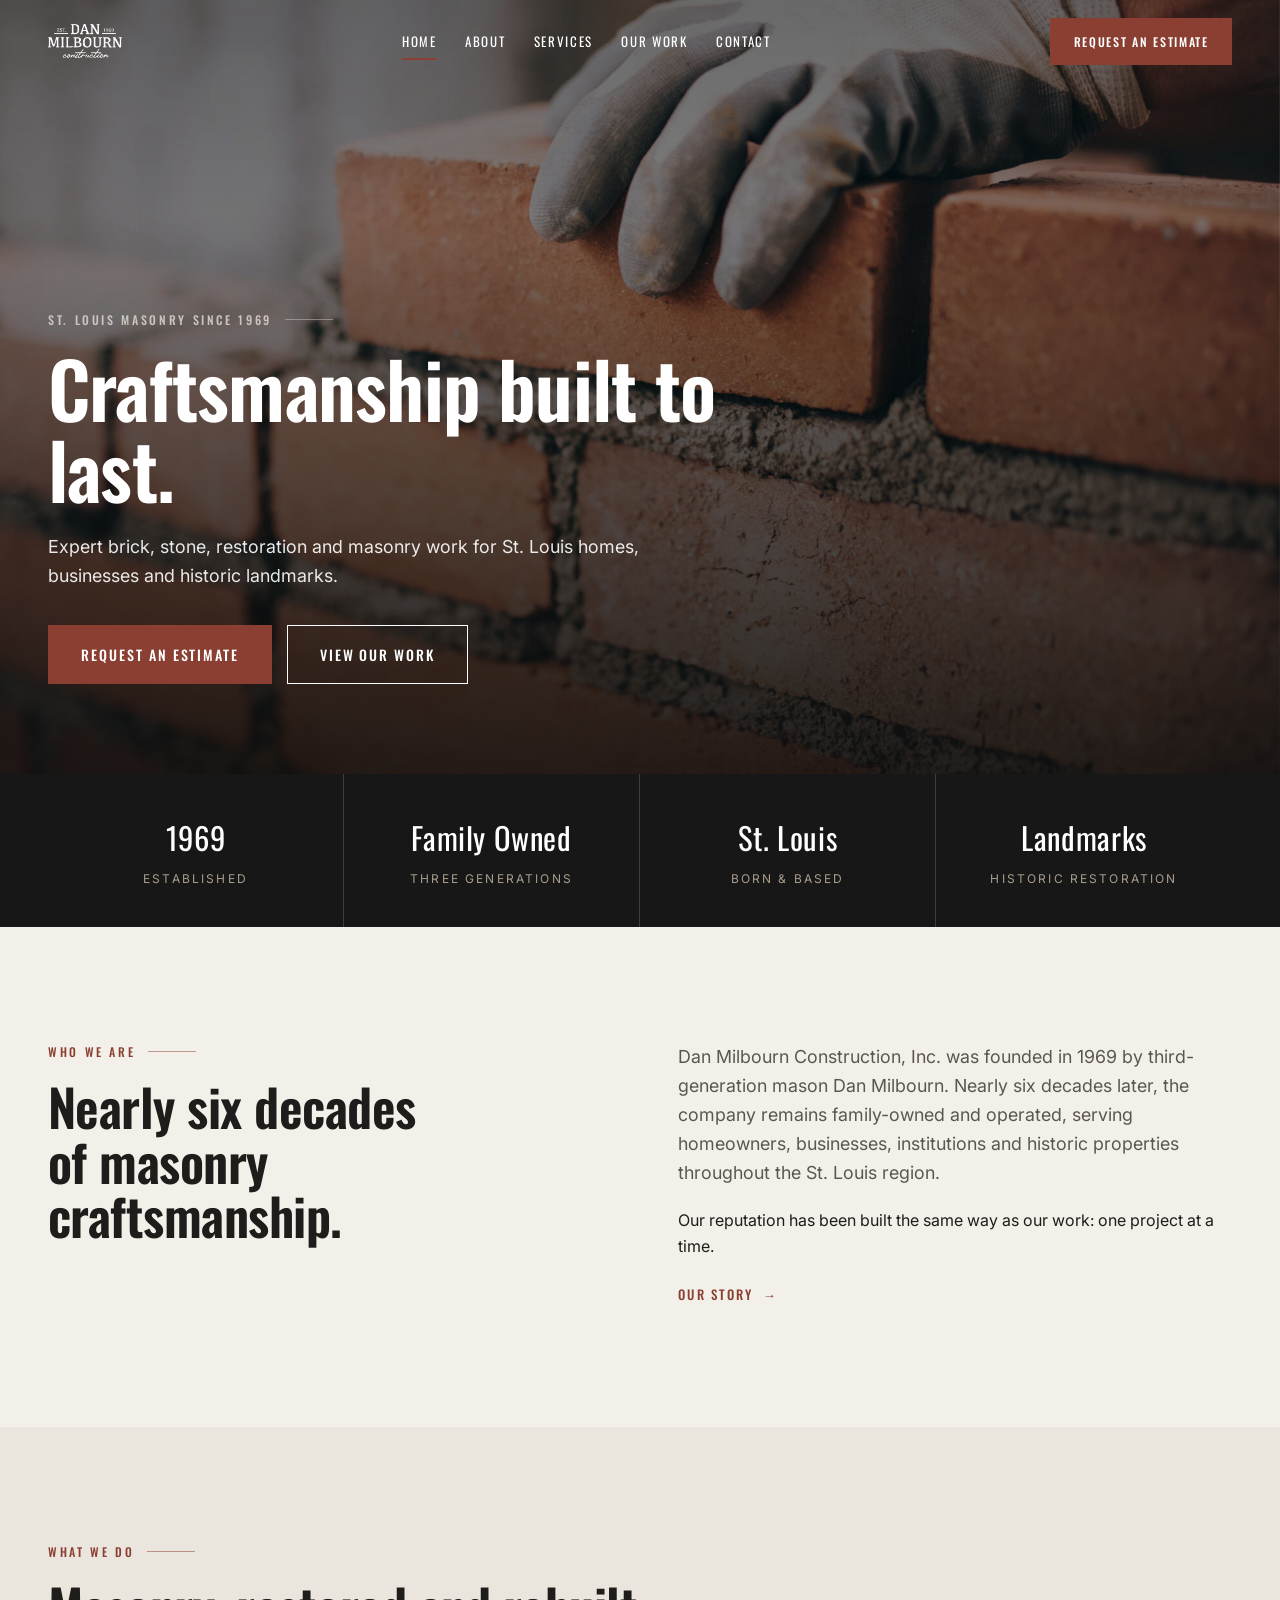
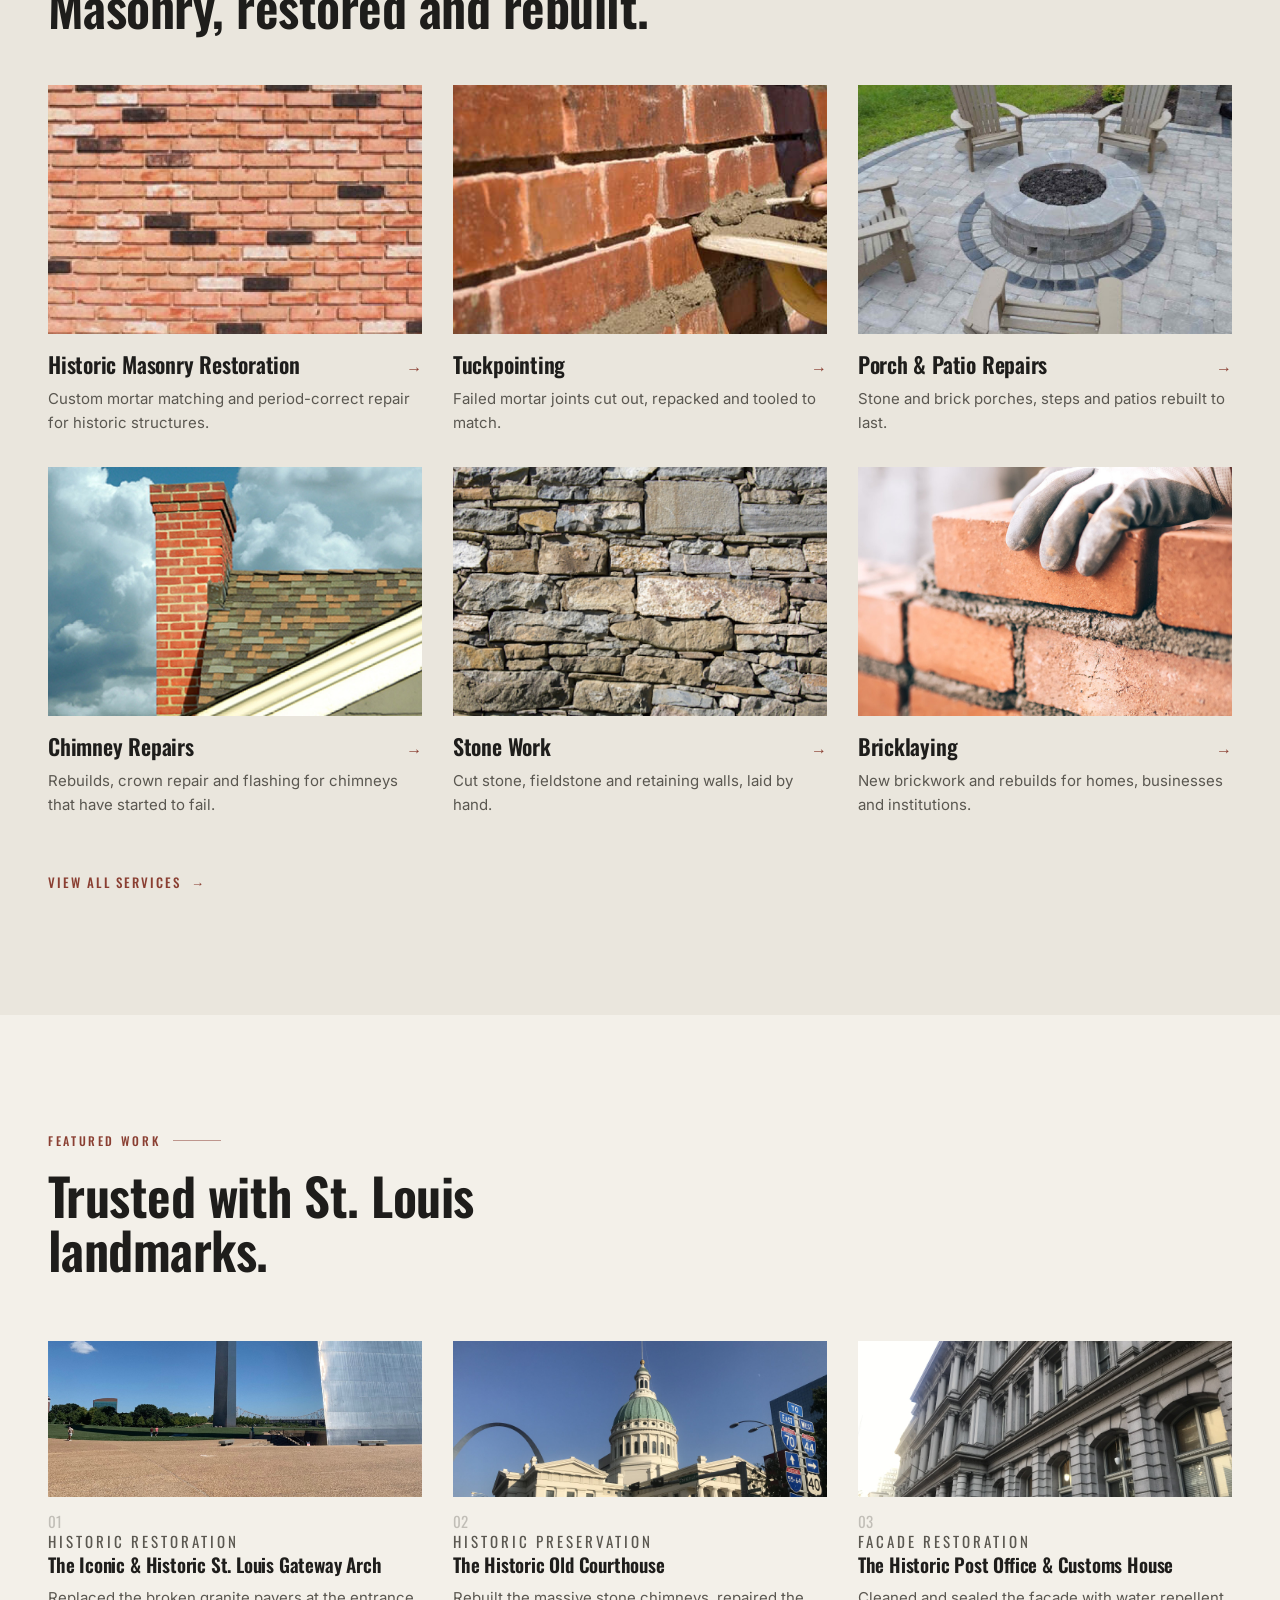
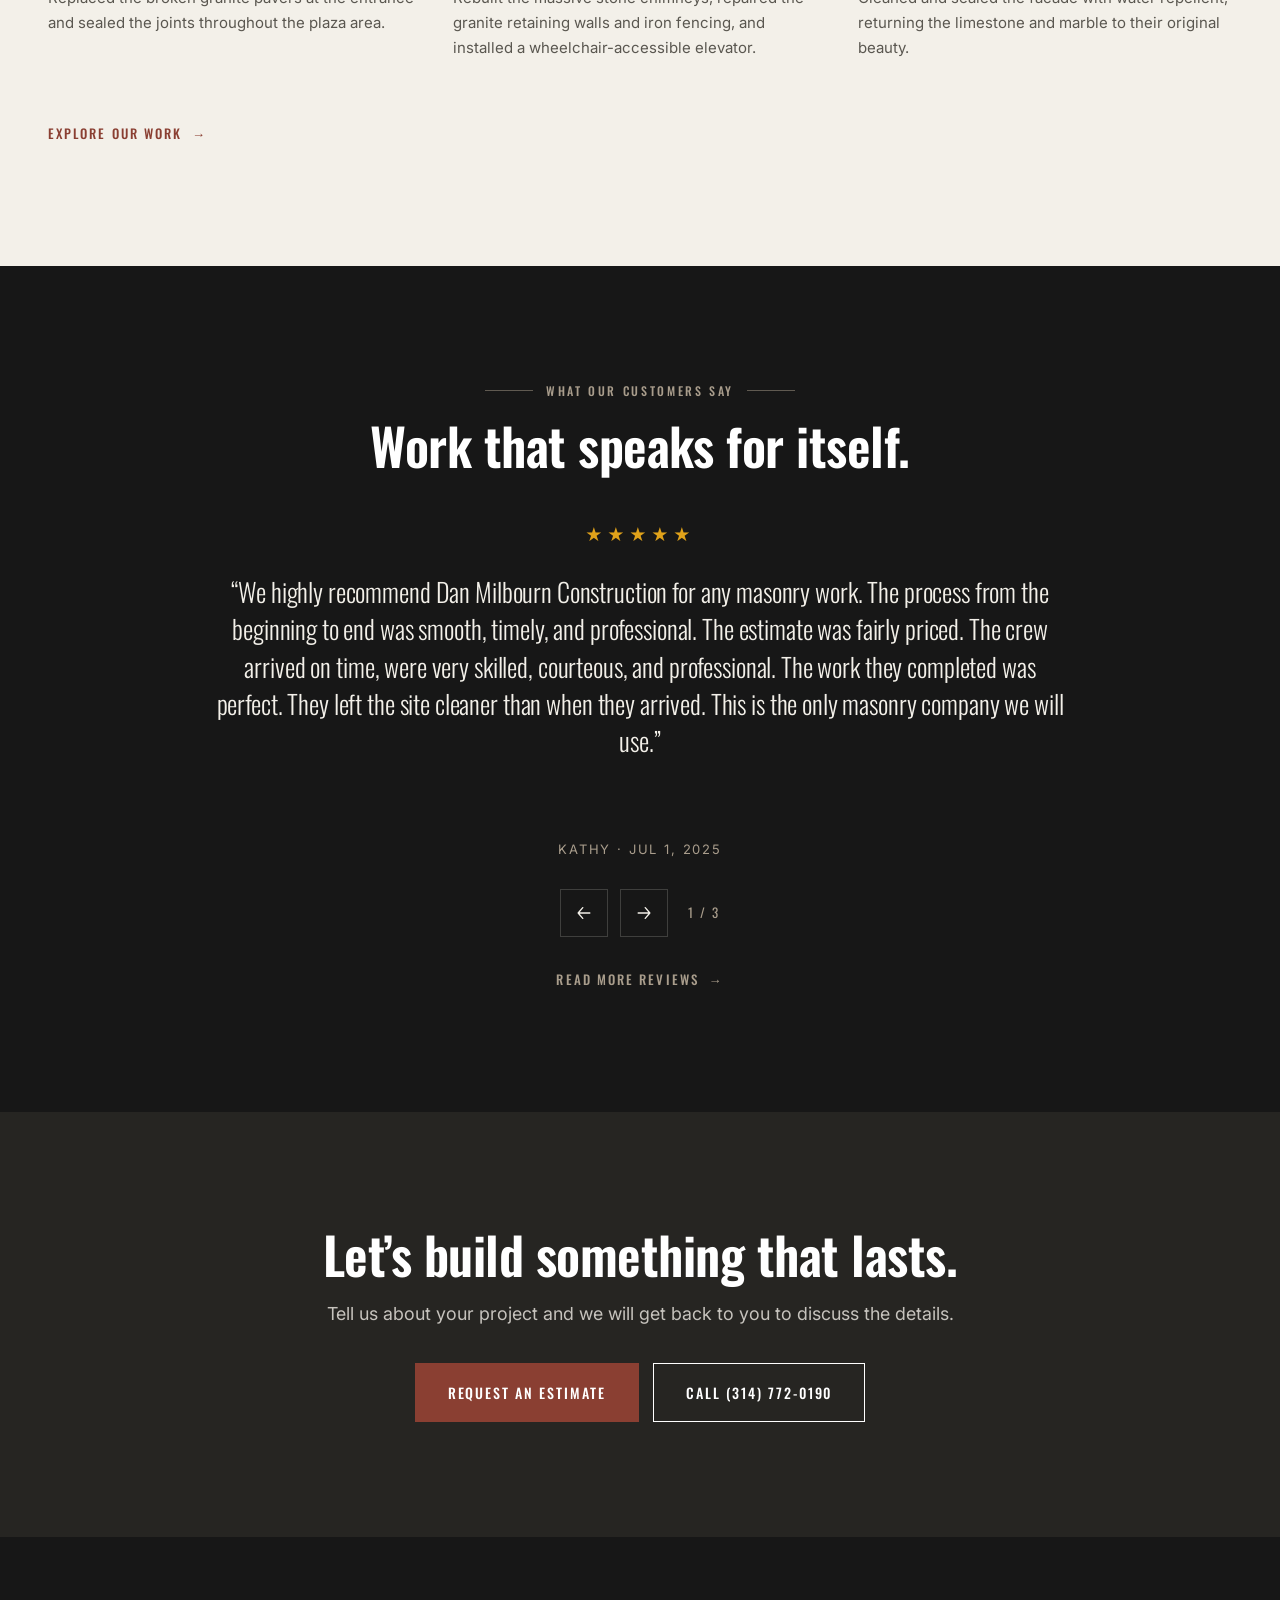
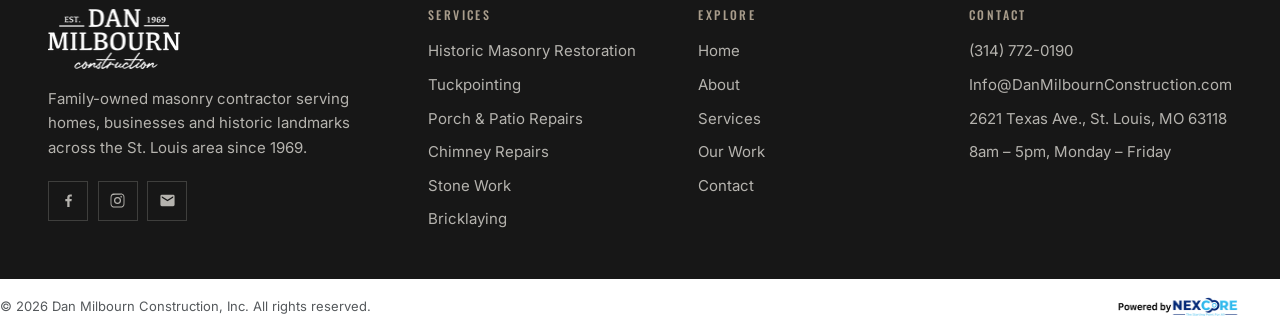
==== commit fb86d057: "Use SVG for paired navigation arrows so left and right match The review and lightbox controls used t" ====
--- a/index.html
+++ b/index.html
@@ -220,8 +220,8 @@
           <p class="quote__who">Jonathan Drewett &middot; Apr 23, 2025</p>
         </div></div>
         <div class="quotes__nav">
-          <button class="qbtn" type="button" data-q-prev aria-label="Previous review">&#8592;</button>
-          <button class="qbtn" type="button" data-q-next aria-label="Next review">&#8594;</button>
+          <button class="qbtn" type="button" data-q-prev aria-label="Previous review"><svg class="ico-arrow" viewBox="0 0 24 24" aria-hidden="true" focusable="false"><path d="M19 12H5m5.5-6.5L5 12l5.5 6.5"/></svg></button>
+          <button class="qbtn" type="button" data-q-next aria-label="Next review"><svg class="ico-arrow" viewBox="0 0 24 24" aria-hidden="true" focusable="false"><path d="M5 12h14m-5.5-6.5L19 12l-5.5 6.5"/></svg></button>
           <span class="quotes__count" data-q-count aria-live="polite"></span>
         </div>
         <p style="margin-top:1.6rem"><a class="link-arrow" href="about#reviews">Read More Reviews <span>&#8594;</span></a></p>
@@ -297,8 +297,8 @@
     </figure>
   </div>
   <div class="lb__nav">
-    <button type="button" data-lb-prev aria-label="Previous project">&#8592;</button>
-    <button type="button" data-lb-next aria-label="Next project">&#8594;</button>
+    <button type="button" data-lb-prev aria-label="Previous project"><svg class="ico-arrow" viewBox="0 0 24 24" aria-hidden="true" focusable="false"><path d="M19 12H5m5.5-6.5L5 12l5.5 6.5"/></svg></button>
+    <button type="button" data-lb-next aria-label="Next project"><svg class="ico-arrow" viewBox="0 0 24 24" aria-hidden="true" focusable="false"><path d="M5 12h14m-5.5-6.5L19 12l-5.5 6.5"/></svg></button>
   </div>
 </div>
 <script src="assets/js/dmc.js" defer></script>
--- a/assets/css/dmc.css
+++ b/assets/css/dmc.css
@@ -314,6 +314,12 @@
 .quote__who { margin: 1.6rem 0 0; flex: 0 0 auto; font-size: .8125rem; letter-spacing: .14em; text-transform: uppercase; color: var(--text-muted); }
 .section--dark .quote__who { color: var(--stone); }
 .quotes__nav { display: flex; align-items: center; justify-content: center; gap: .75rem; margin-top: 1.75rem; }
+/* paired arrows are SVG so left and right are exact mirrors */
+.ico-arrow {
+  width: 20px; height: 20px; display: block;
+  fill: none; stroke: currentColor; stroke-width: 1.6;
+  stroke-linecap: round; stroke-linejoin: round;
+}
 .qbtn { width: 48px; height: 48px; border: 1px solid var(--rule); background: none; cursor: pointer; display: grid; place-items: center; transition: background 260ms var(--ease), border-color 260ms; }
 .section--dark .qbtn { border-color: var(--rule-invert); }
 .qbtn:hover { background: var(--brick); border-color: var(--brick); color: var(--white); }
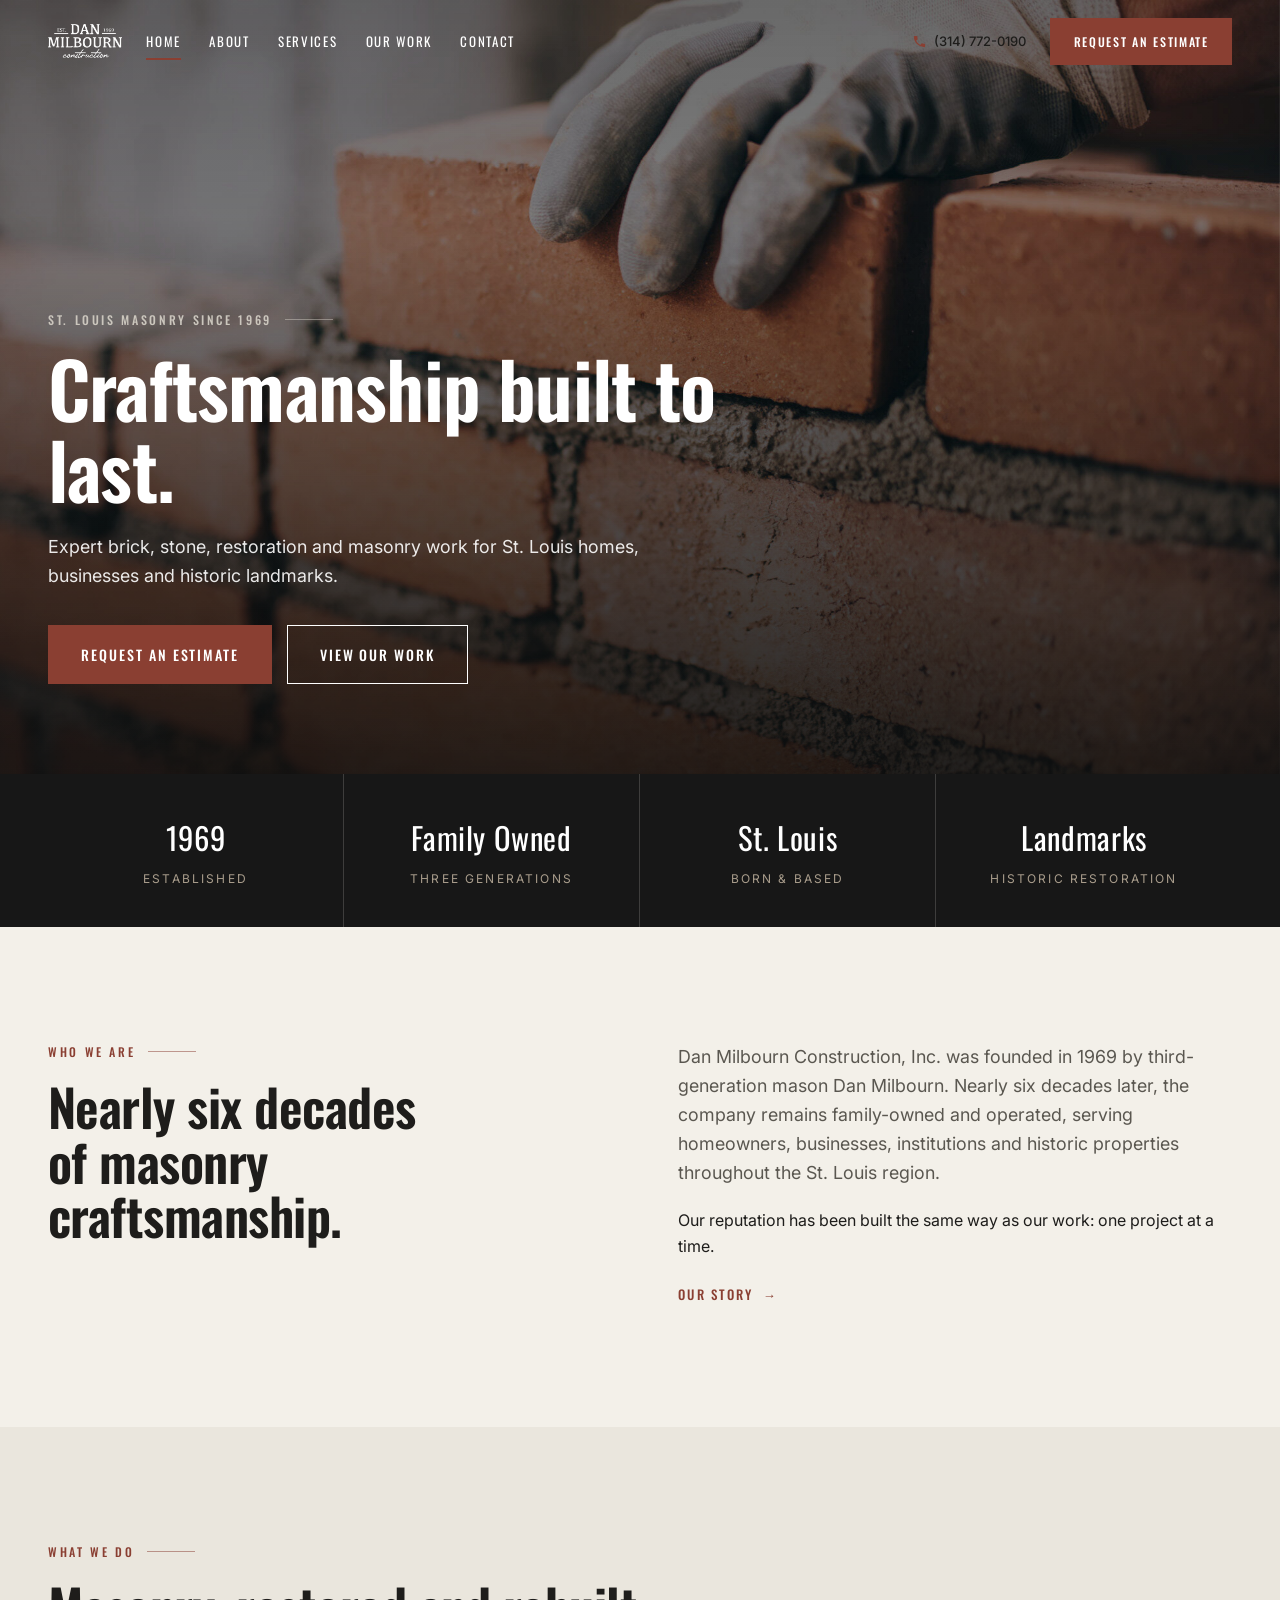
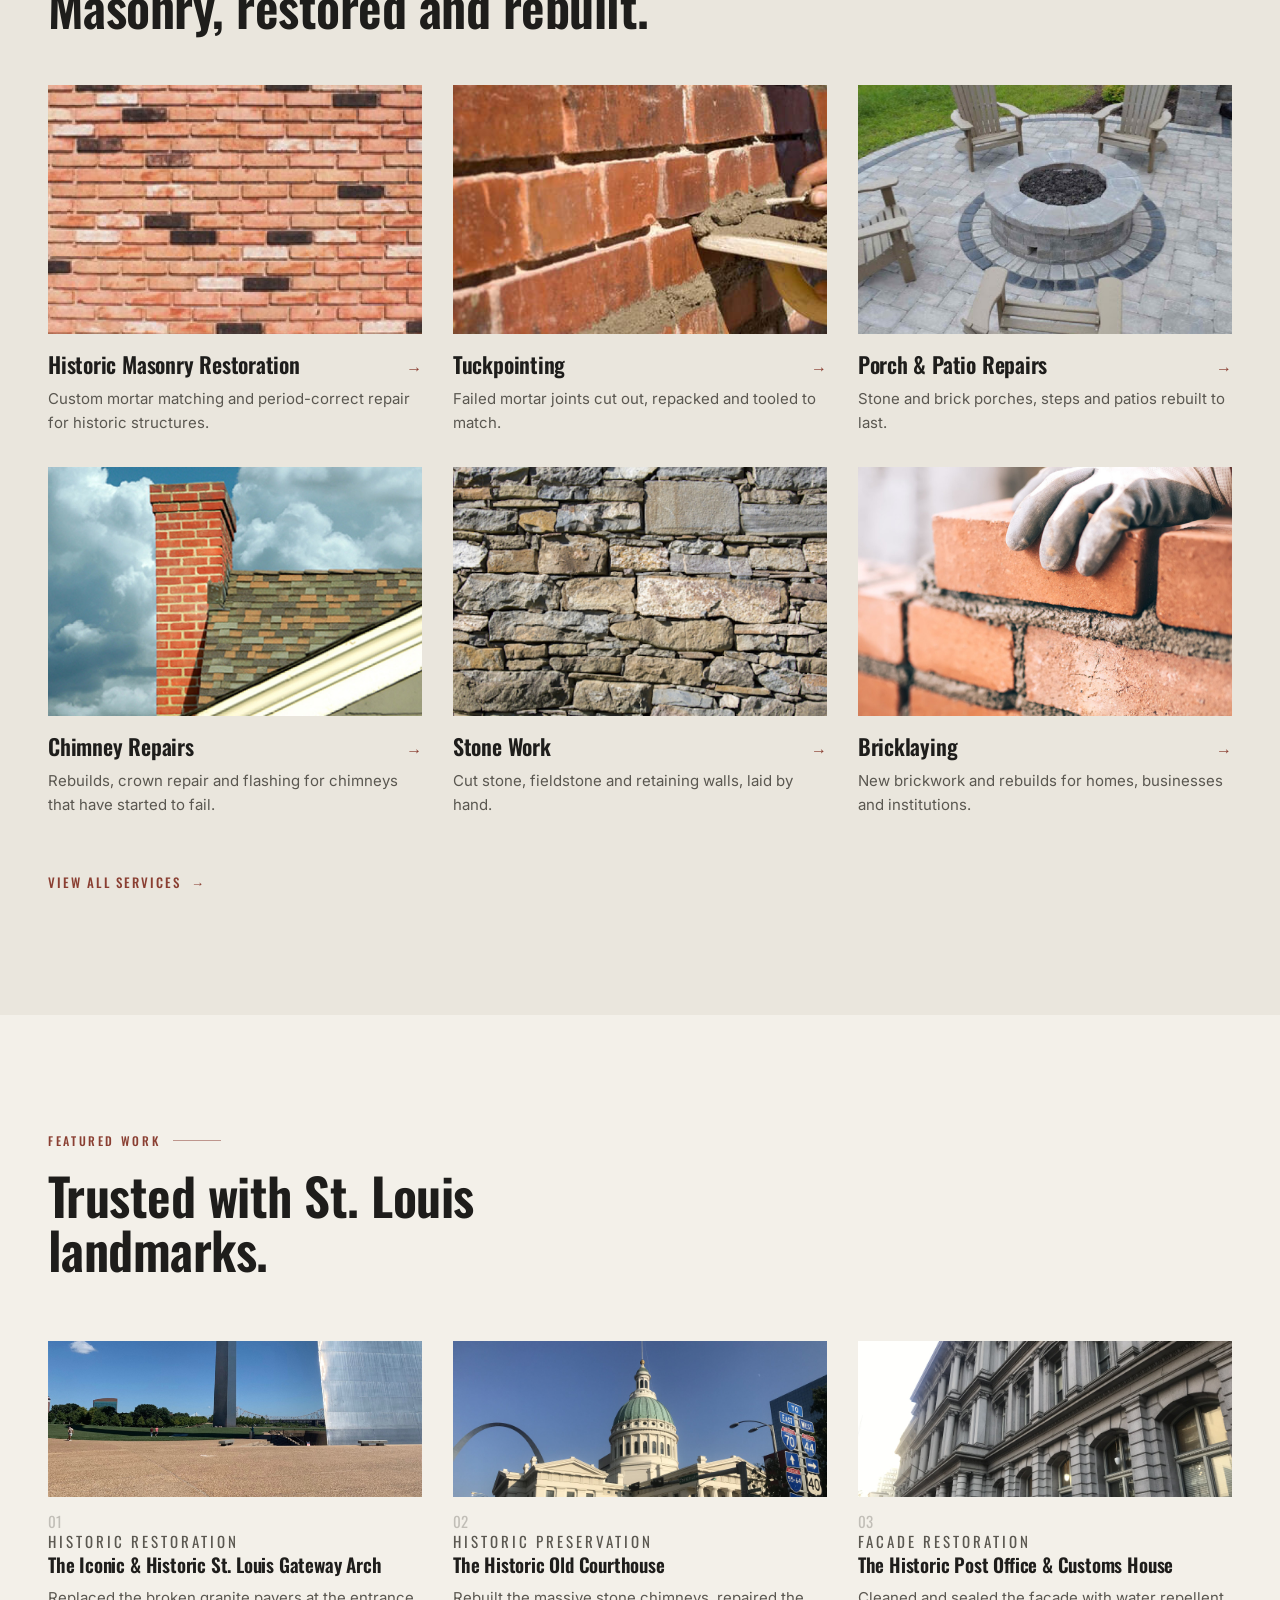
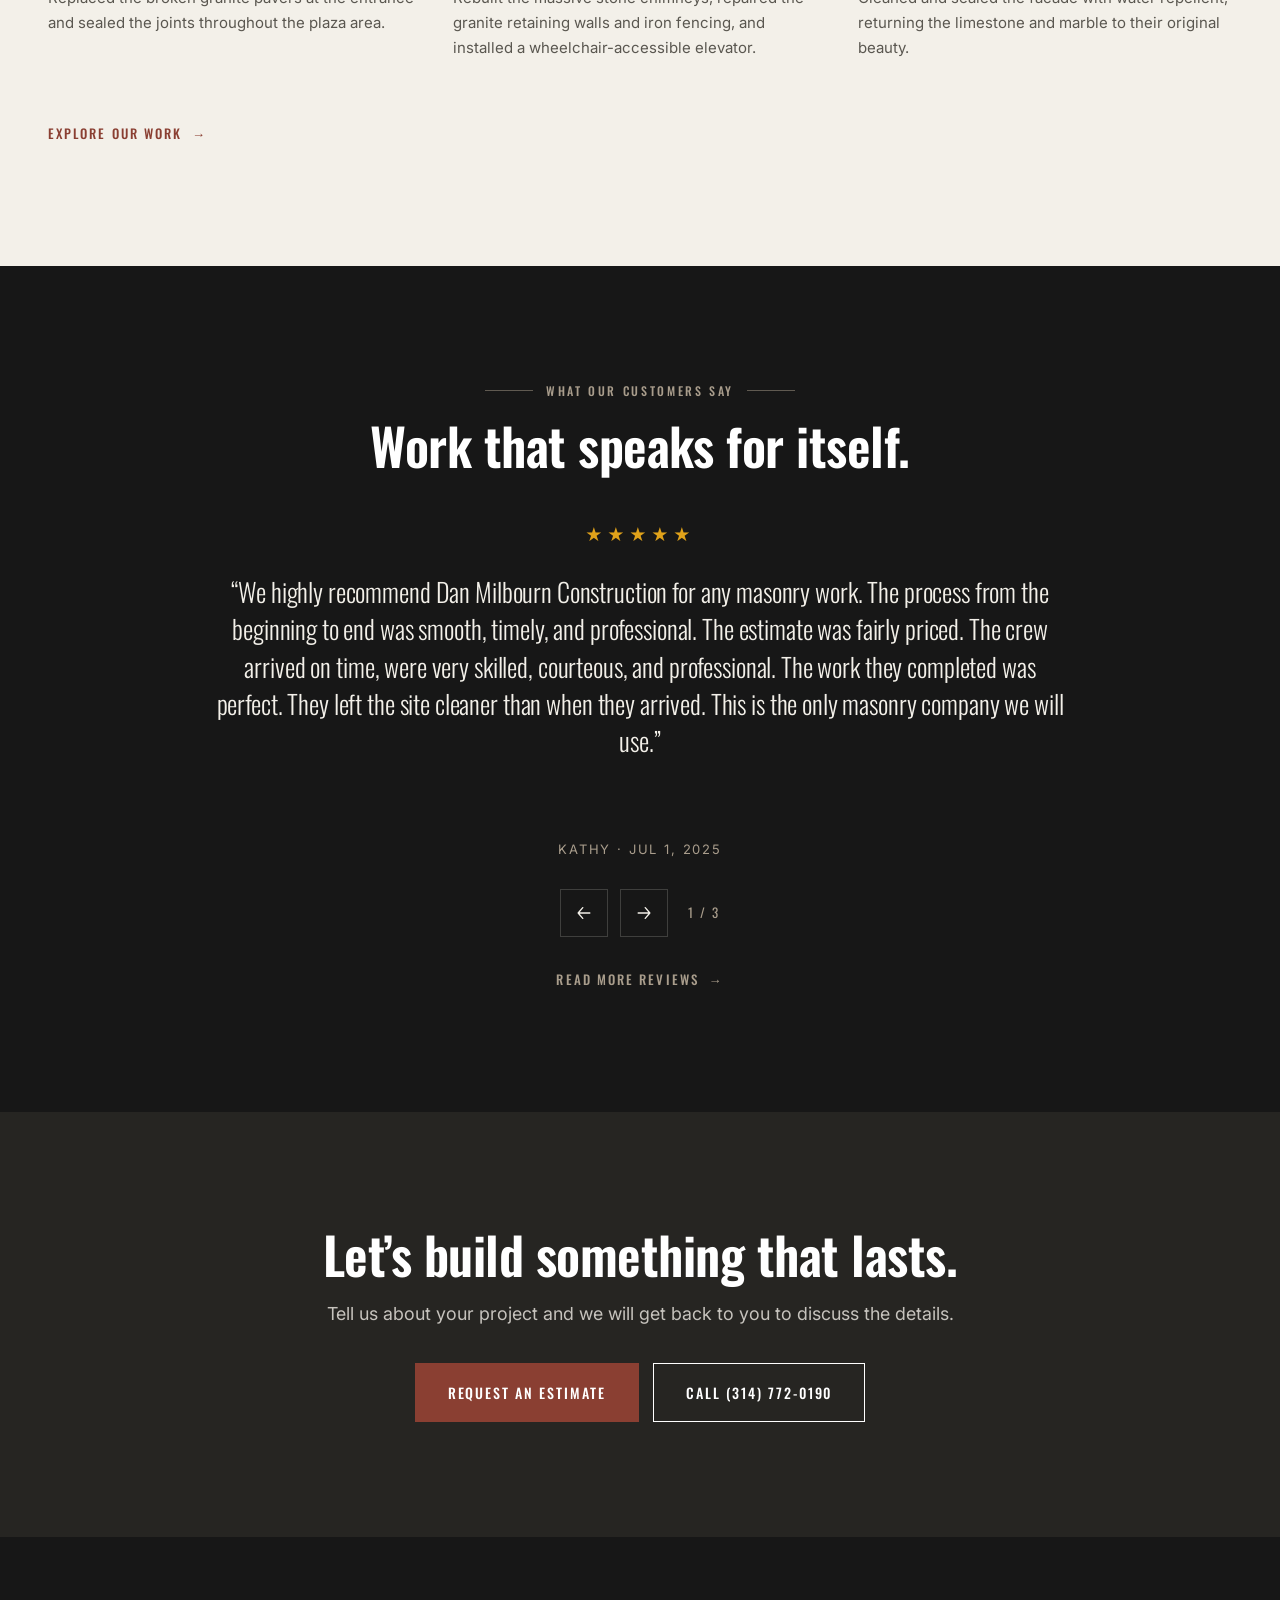
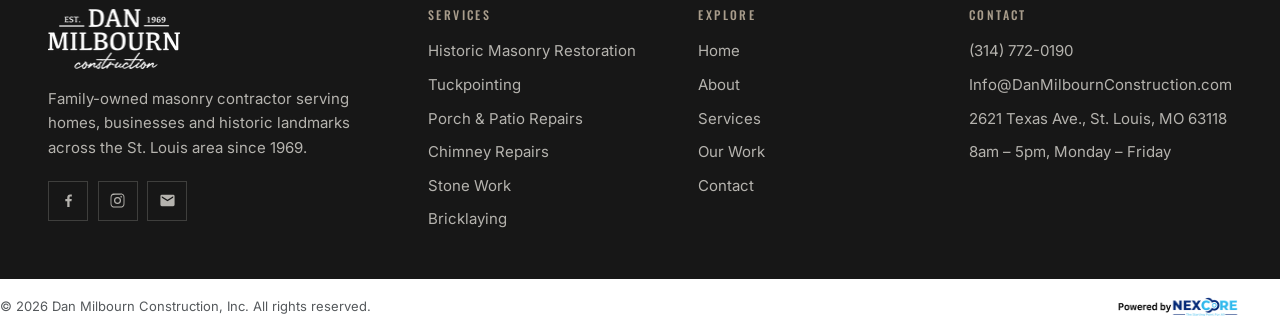
==== commit d9b68b13: "Reveal phone and email in the header as it goes solid Added a phone number and email address to the " ====
--- a/index.html
+++ b/index.html
@@ -37,6 +37,16 @@
         <a href="our-work-the-gallery">Our Work</a>
         <a href="contact">Contact</a>
     </nav>
+    <div class="hdr__contact">
+      <a href="tel:+13147720190" aria-label="Call Dan Milbourn Construction on (314) 772-0190">
+        <svg viewBox="0 0 24 24" aria-hidden="true" focusable="false"><path d="M6.6 10.8a15.1 15.1 0 006.6 6.6l2.2-2.2c.3-.3.7-.4 1-.2 1.2.4 2.4.6 3.6.6.6 0 1 .4 1 1V20c0 .6-.4 1-1 1A17 17 0 013 4c0-.6.4-1 1-1h3.5c.6 0 1 .4 1 1 0 1.3.2 2.5.6 3.6.1.4 0 .8-.2 1l-2.3 2.2z"/></svg>
+        <span>(314) 772-0190</span>
+      </a>
+      <a href="mailto:Info@DanMilbournConstruction.com" aria-label="Email Dan Milbourn Construction">
+        <svg viewBox="0 0 24 24" aria-hidden="true" focusable="false"><path d="M20 4H4a2 2 0 00-2 2v12a2 2 0 002 2h16a2 2 0 002-2V6a2 2 0 00-2-2zm0 4.2l-8 5-8-5V6l8 5 8-5v2.2z"/></svg>
+        <span>Info@DanMilbournConstruction.com</span>
+      </a>
+    </div>
     <a class="btn btn--primary hdr__cta" href="contact">Request an Estimate</a>
     <button class="hdr__burger" type="button" aria-label="Menu" aria-expanded="false" aria-controls="drawer">
       <span></span><span></span><span></span>
--- a/assets/css/dmc.css
+++ b/assets/css/dmc.css
@@ -149,6 +149,33 @@
   background: var(--brick); transition: right 380ms var(--ease);
 }
 .nav a:hover::after, .nav a[aria-current="page"]::after { right: 0; }
+
+/* Phone and email ride the same transition as the header background: hidden
+   while the header sits transparent over the hero, revealed as it goes solid. */
+.hdr__contact {
+  display: flex; align-items: center; gap: clamp(.9rem, 1.6vw, 1.6rem);
+  margin-left: auto;
+  opacity: 0; transform: translateY(-6px); pointer-events: none;
+  transition: opacity 380ms var(--ease), transform 380ms var(--ease);
+}
+.hdr--solid .hdr__contact { opacity: 1; transform: none; pointer-events: auto; }
+/* on pages with no hero the header is solid immediately, so show them at once */
+.hdr:not(.hdr--onhero) .hdr__contact { opacity: 1; transform: none; pointer-events: auto; }
+
+.hdr__contact a {
+  display: inline-flex; align-items: center; gap: .45rem;
+  font-size: .8125rem; font-weight: 500; color: var(--text);
+  white-space: nowrap; transition: color 200ms var(--ease);
+}
+.hdr__contact a:hover { color: var(--brick); }
+.hdr__contact svg { width: 15px; height: 15px; fill: var(--brick); flex: 0 0 15px; }
+
+/* Shed the email label, then the email, then the block itself — the last step
+   lands at 1023px where the desktop nav gives way to the drawer, which carries
+   phone and email of its own, so there is no width without them. */
+@media (max-width: 1400px) { .hdr__contact a:last-child span { display: none; } }
+@media (max-width: 1300px) { .hdr__contact a:last-child { display: none; } }
+@media (max-width: 1023px) { .hdr__contact { display: none; } }
 
 .hdr__cta { white-space: nowrap; padding: .8125rem 1.4rem; min-height: 44px; font-size: .75rem; }
 
@@ -348,13 +375,39 @@
 .ba--placeholder { display: grid; place-items: center; text-align: center; padding: 2rem; color: var(--text-muted); }
 .ba--placeholder .ba__note { font-family: var(--font-head); letter-spacing: .12em; text-transform: uppercase; font-size: .8125rem; }
 
+/* ---------- 11b. REVIEW GRID (About) ----------
+   A real grid rather than masonry columns: cards on the same row stretch to a
+   shared height, so the rows read straight. Rows still size to their own
+   content, so no review is ever truncated to force a match. */
+.rgrid {
+  display: grid; grid-template-columns: repeat(3, 1fr);
+  gap: clamp(1rem, 1.8vw, 1.5rem);
+  list-style: none; margin: 0; padding: 0;
+}
+@media (max-width: 980px) { .rgrid { grid-template-columns: repeat(2, 1fr); } }
+@media (max-width: 620px) { .rgrid { grid-template-columns: 1fr; } }
+.rgrid > li {
+  display: flex; flex-direction: column;
+  background: var(--white); border: 1px solid var(--rule);
+  padding: clamp(1.4rem, 2.2vw, 1.75rem);
+}
+.rgrid .quote__stars { margin: 0 0 .75rem; font-size: .9rem; flex: 0 0 auto; }
+.rgrid__text { font-size: .9375rem; line-height: 1.62; margin: 0; flex: 1 1 auto; }
+.rgrid .quote__who { margin: 1.1rem 0 0; font-size: .75rem; flex: 0 0 auto; }
+
 /* ---------- 12. MASONRY GRID (notable work) ---------- */
-.mgrid { columns: 3; column-gap: clamp(1rem, 1.8vw, 1.5rem); }
-@media (max-width: 900px) { .mgrid { columns: 2; } }
-@media (max-width: 560px) { .mgrid { columns: 1; } }
-.mgrid > * { break-inside: avoid; margin-bottom: clamp(1rem, 1.8vw, 1.5rem); }
-.tile { position: relative; overflow: hidden; display: block; width: 100%; border: 0; padding: 0; background: var(--mortar); cursor: pointer; }
-.tile img { width: 100%; height: auto; transition: transform 700ms var(--ease); }
+/* Uniform tiles. The source photographs range from 389x800 to 1280x720, so a
+   fixed square keeps the grid even; the full uncropped image is available in
+   the lightbox on click. */
+.mgrid { display: grid; grid-template-columns: repeat(3, 1fr); gap: clamp(1rem, 1.8vw, 1.5rem); }
+@media (max-width: 900px) { .mgrid { grid-template-columns: repeat(2, 1fr); } }
+@media (max-width: 480px) { .mgrid { grid-template-columns: 1fr; } }
+.tile {
+  position: relative; overflow: hidden; display: block;
+  width: 100%; aspect-ratio: 1 / 1;
+  border: 0; padding: 0; background: var(--mortar); cursor: pointer;
+}
+.tile img { width: 100%; height: 100%; object-fit: cover; transition: transform 700ms var(--ease); }
 .tile:hover img, .tile:focus-visible img { transform: scale(1.04); }
 .tile__veil { position: absolute; inset: 0; background: linear-gradient(to top, rgba(15,15,15,.78) 0%, rgba(15,15,15,.1) 55%, transparent 100%); opacity: 0; transition: opacity 600ms var(--ease); }
 .tile:hover .tile__veil, .tile:focus-visible .tile__veil { opacity: 1; }
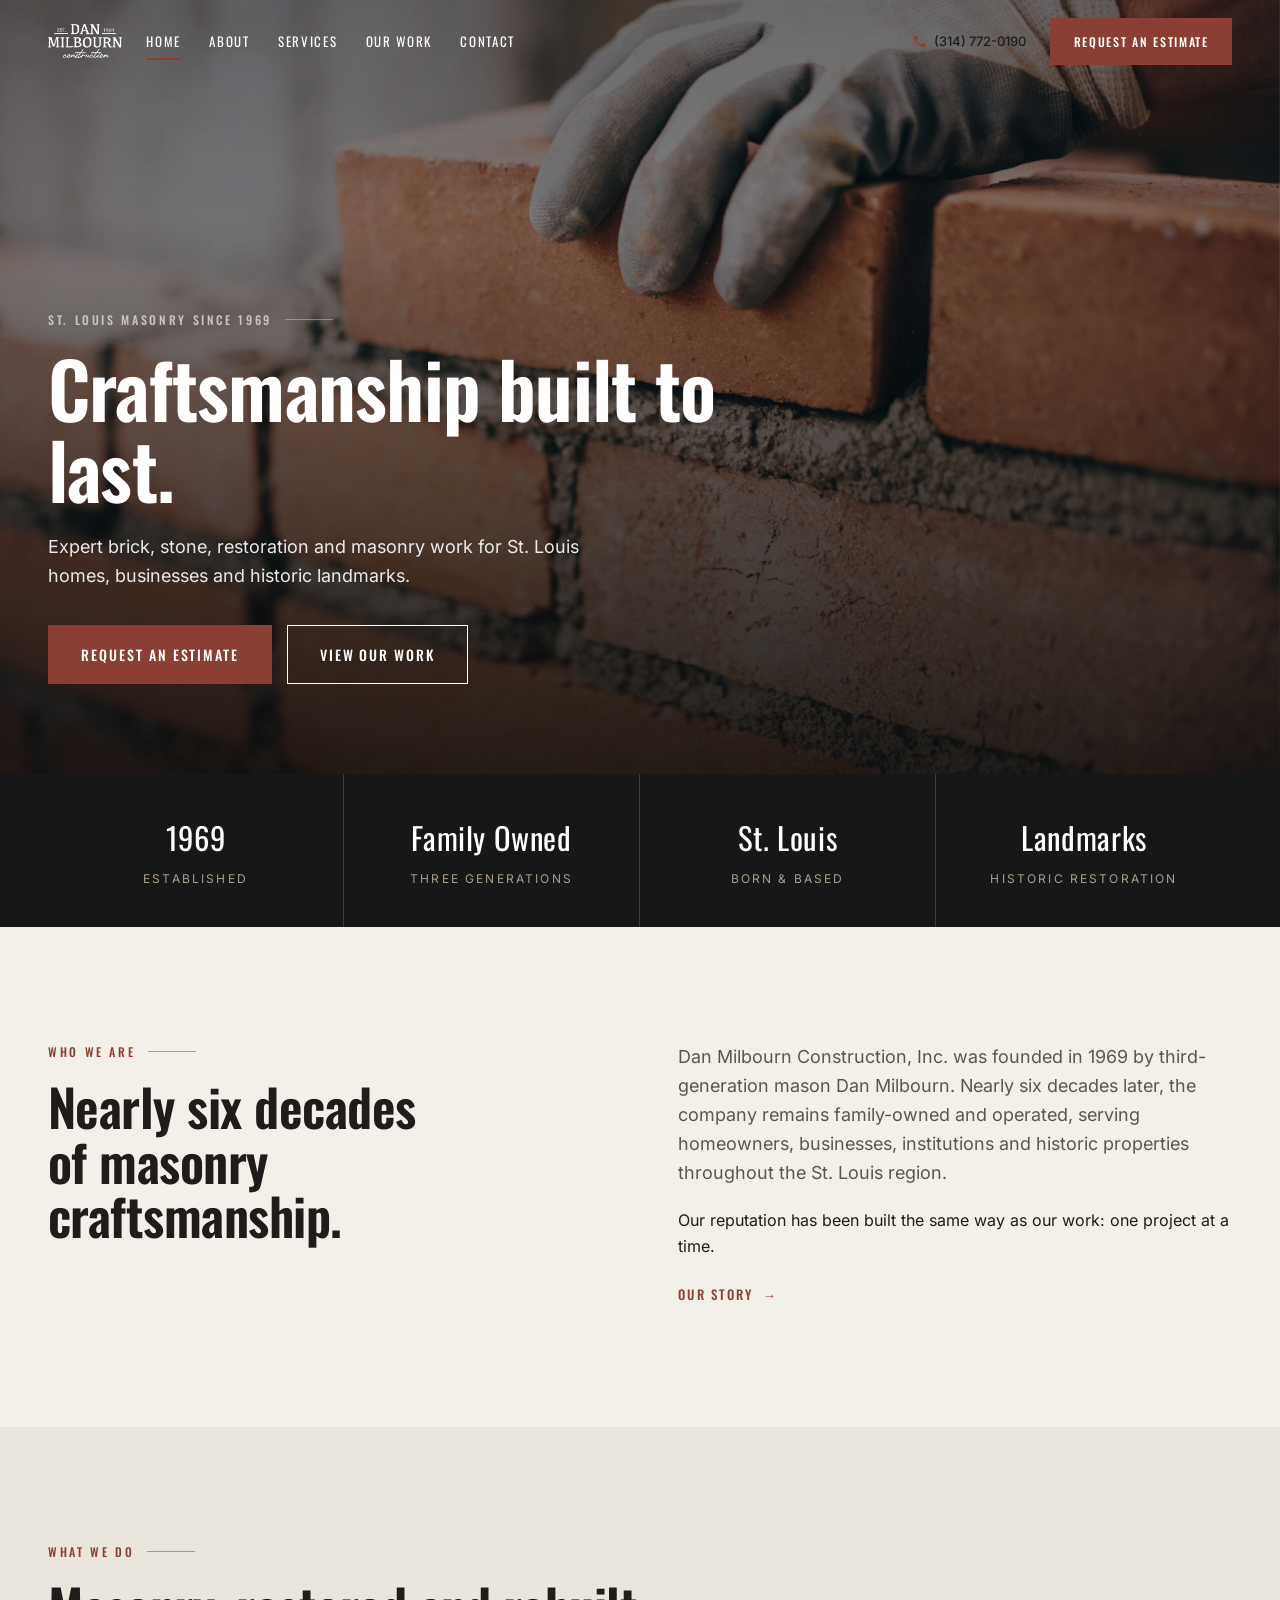
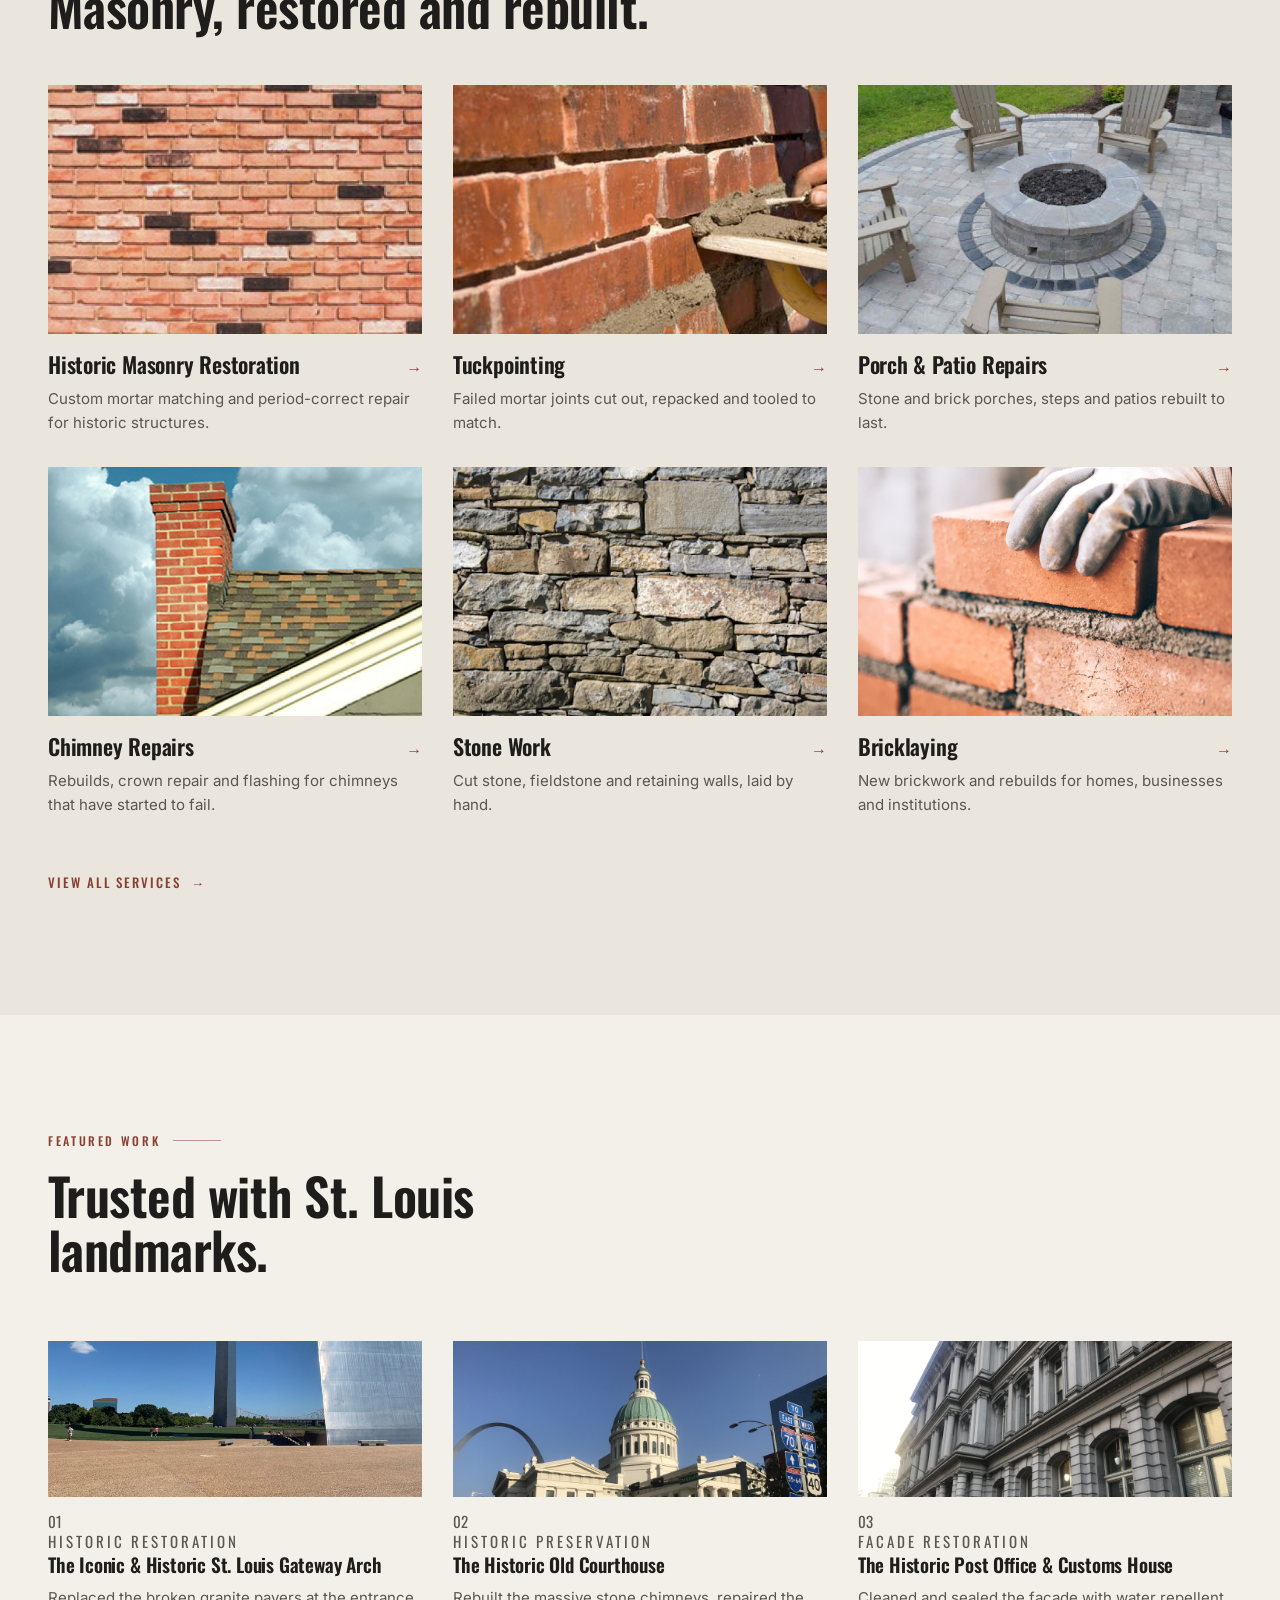
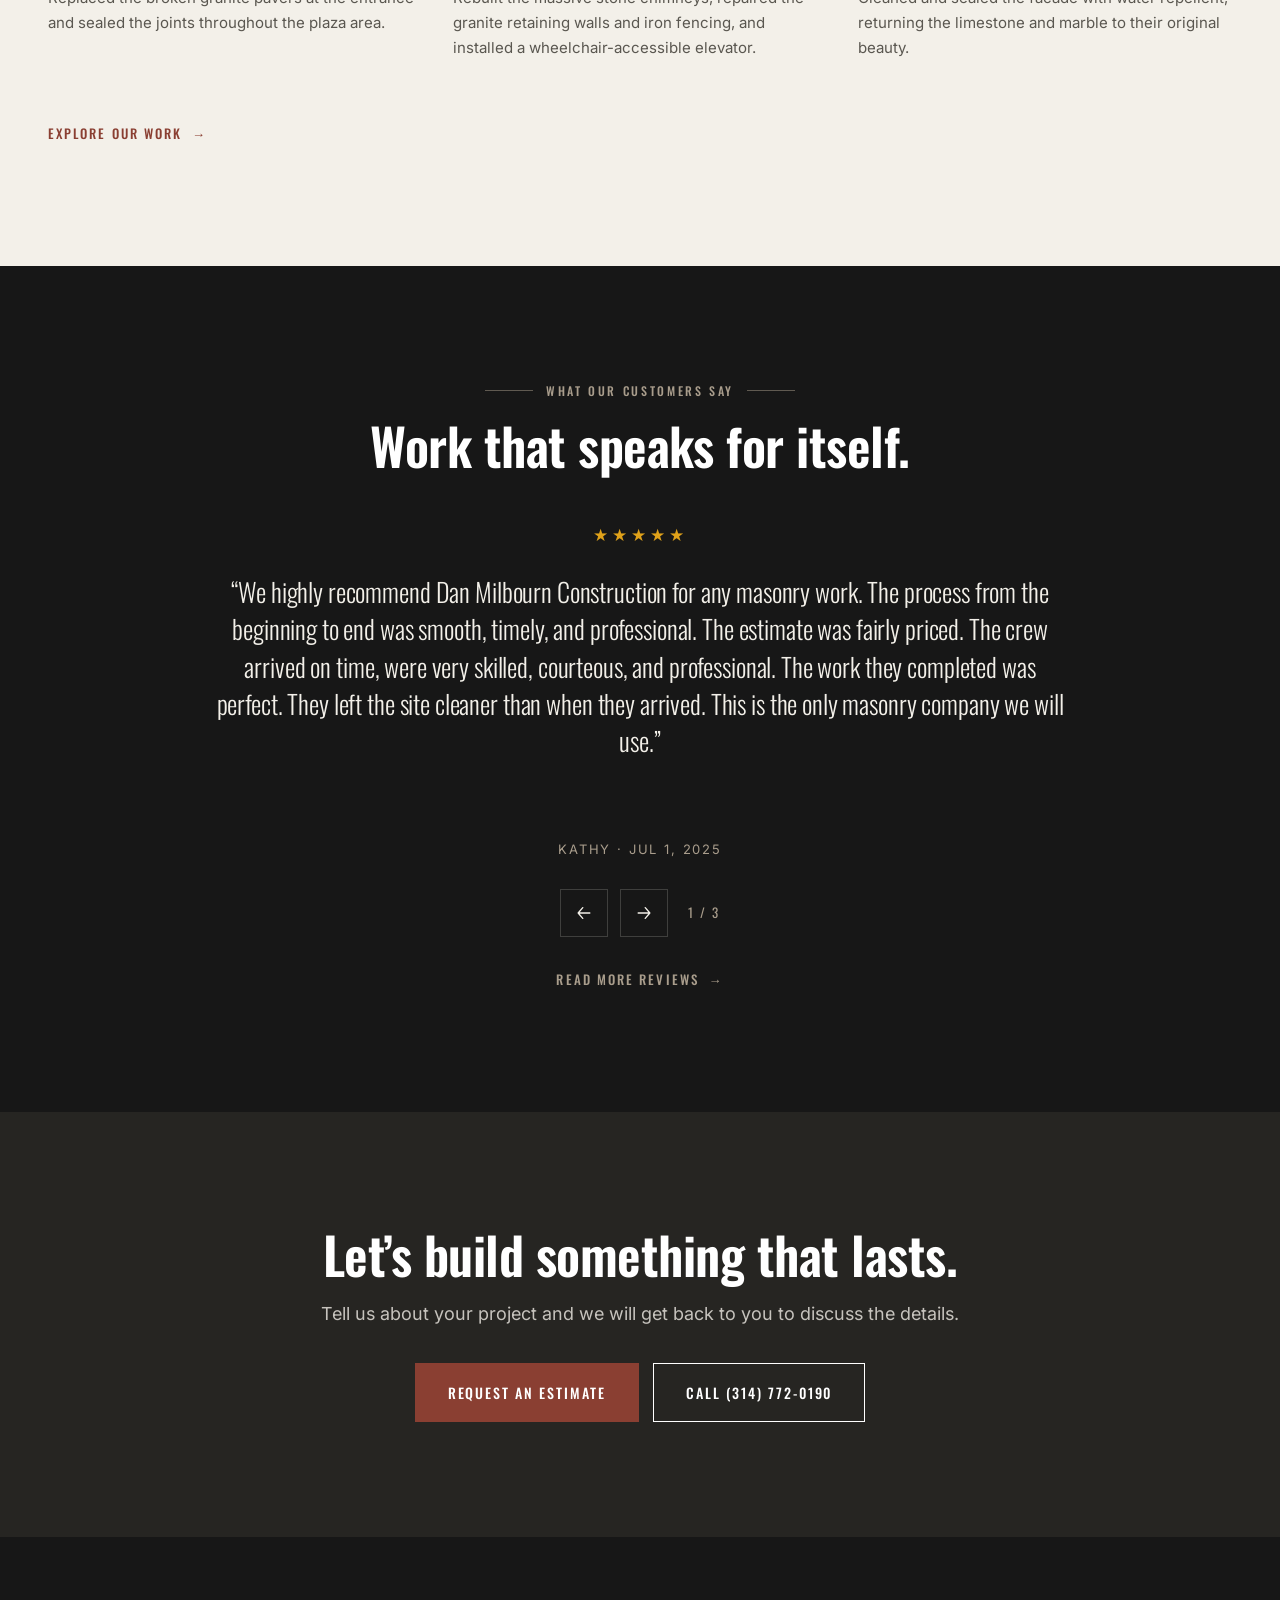
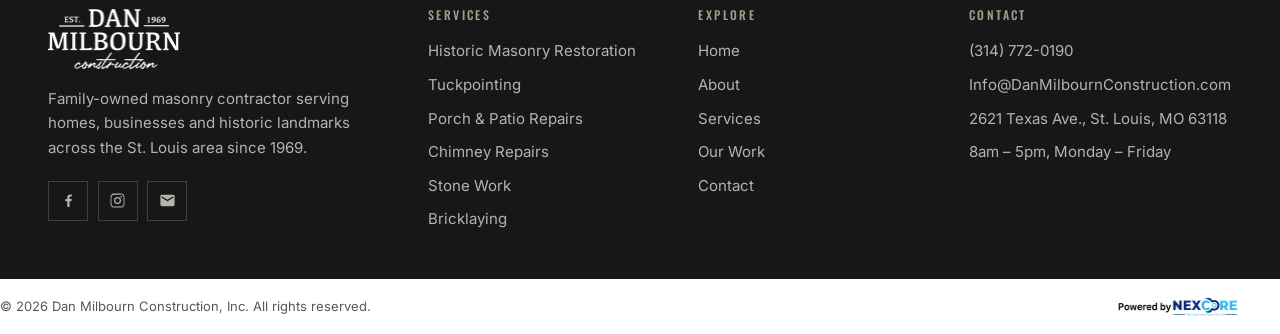
==== commit ff04312b: "Self-host webfonts to remove the render-blocking chain Lighthouse put mobile performance at 82 with " ====
--- a/index.html
+++ b/index.html
@@ -18,9 +18,9 @@
 <link rel="icon" type="image/png" sizes="32x32" href="assets/favicon/favicon-32.png" />
 <link rel="icon" type="image/png" sizes="16x16" href="assets/favicon/favicon-16.png" />
 <link rel="apple-touch-icon" sizes="180x180" href="assets/favicon/favicon-180.png" />
-<link rel="preconnect" href="https://fonts.googleapis.com" />
-<link rel="preconnect" href="https://fonts.gstatic.com" crossorigin />
-<link href="https://fonts.googleapis.com/css2?family=Oswald:wght@300;400;500;600&family=Inter:wght@400;500;600&display=swap" rel="stylesheet" />
+<link rel="preload" href="assets/fonts/oswald-600.woff2" as="font" type="font/woff2" crossorigin />
+<link rel="preload" href="assets/fonts/inter-400.woff2" as="font" type="font/woff2" crossorigin />
+<link rel="stylesheet" href="assets/fonts/fonts.css" />
 <link rel="stylesheet" href="assets/css/dmc.css" />
 </head>
 <body>
--- a/assets/fonts/fonts.css
+++ b/assets/fonts/fonts.css
@@ -0,0 +1,67 @@
+/* Dan Milbourn Construction — self-hosted webfonts (latin subset).
+   Served same-origin so no third-party chain blocks first paint.
+   Oswald and Inter are licensed under the SIL Open Font License. */
+
+@font-face {
+  font-family: 'Inter';
+  font-style: normal;
+  font-weight: 400;
+  font-display: swap;
+  src: url('inter-400.woff2') format('woff2');
+  unicode-range: U+0000-00FF, U+0131, U+0152-0153, U+02BB-02BC, U+02C6, U+02DA, U+02DC, U+0304, U+0308, U+0329, U+2000-206F, U+20AC, U+2122, U+2191, U+2193, U+2212, U+2215, U+FEFF, U+FFFD;
+}
+
+@font-face {
+  font-family: 'Inter';
+  font-style: normal;
+  font-weight: 500;
+  font-display: swap;
+  src: url('inter-500.woff2') format('woff2');
+  unicode-range: U+0000-00FF, U+0131, U+0152-0153, U+02BB-02BC, U+02C6, U+02DA, U+02DC, U+0304, U+0308, U+0329, U+2000-206F, U+20AC, U+2122, U+2191, U+2193, U+2212, U+2215, U+FEFF, U+FFFD;
+}
+
+@font-face {
+  font-family: 'Inter';
+  font-style: normal;
+  font-weight: 600;
+  font-display: swap;
+  src: url('inter-600.woff2') format('woff2');
+  unicode-range: U+0000-00FF, U+0131, U+0152-0153, U+02BB-02BC, U+02C6, U+02DA, U+02DC, U+0304, U+0308, U+0329, U+2000-206F, U+20AC, U+2122, U+2191, U+2193, U+2212, U+2215, U+FEFF, U+FFFD;
+}
+
+@font-face {
+  font-family: 'Oswald';
+  font-style: normal;
+  font-weight: 300;
+  font-display: swap;
+  src: url('oswald-300.woff2') format('woff2');
+  unicode-range: U+0000-00FF, U+0131, U+0152-0153, U+02BB-02BC, U+02C6, U+02DA, U+02DC, U+0304, U+0308, U+0329, U+2000-206F, U+20AC, U+2122, U+2191, U+2193, U+2212, U+2215, U+FEFF, U+FFFD;
+}
+
+@font-face {
+  font-family: 'Oswald';
+  font-style: normal;
+  font-weight: 400;
+  font-display: swap;
+  src: url('oswald-400.woff2') format('woff2');
+  unicode-range: U+0000-00FF, U+0131, U+0152-0153, U+02BB-02BC, U+02C6, U+02DA, U+02DC, U+0304, U+0308, U+0329, U+2000-206F, U+20AC, U+2122, U+2191, U+2193, U+2212, U+2215, U+FEFF, U+FFFD;
+}
+
+@font-face {
+  font-family: 'Oswald';
+  font-style: normal;
+  font-weight: 500;
+  font-display: swap;
+  src: url('oswald-500.woff2') format('woff2');
+  unicode-range: U+0000-00FF, U+0131, U+0152-0153, U+02BB-02BC, U+02C6, U+02DA, U+02DC, U+0304, U+0308, U+0329, U+2000-206F, U+20AC, U+2122, U+2191, U+2193, U+2212, U+2215, U+FEFF, U+FFFD;
+}
+
+@font-face {
+  font-family: 'Oswald';
+  font-style: normal;
+  font-weight: 600;
+  font-display: swap;
+  src: url('oswald-600.woff2') format('woff2');
+  unicode-range: U+0000-00FF, U+0131, U+0152-0153, U+02BB-02BC, U+02C6, U+02DA, U+02DC, U+0304, U+0308, U+0329, U+2000-206F, U+20AC, U+2122, U+2191, U+2193, U+2212, U+2215, U+FEFF, U+FFFD;
+}
+
--- a/assets/css/dmc.css
+++ b/assets/css/dmc.css
@@ -316,7 +316,9 @@
 .fcard .pmedia { aspect-ratio: 12 / 5; width: 100%; flex: 0 0 auto; }
 .fcard .pmedia img { width: 100%; height: 100%; object-fit: cover; }
 .fcard__body { display: flex; flex-direction: column; flex: 1 1 auto; padding-top: 1.1rem; }
-.fcard__num { font-family: var(--font-head); font-size: 1.5rem; line-height: 1; color: var(--brick); opacity: .32; margin: 0 0 .45rem; }
+/* full-strength brick rather than a faded tint: at .32 opacity this failed
+   contrast against the limestone background */
+.fcard__num { font-family: var(--font-head); font-size: 1.5rem; line-height: 1; color: var(--brick); margin: 0 0 .45rem; }
 .fcard__label { font-family: var(--font-head); font-size: .6875rem; letter-spacing: .2em; text-transform: uppercase; color: var(--text-muted); margin: 0 0 .5rem; min-height: 1.1em; }
 .section--dark .fcard__label { color: var(--stone); }
 .fcard h3 { font-size: clamp(1.125rem, 1.5vw, 1.3125rem); margin: 0 0 .6rem; }
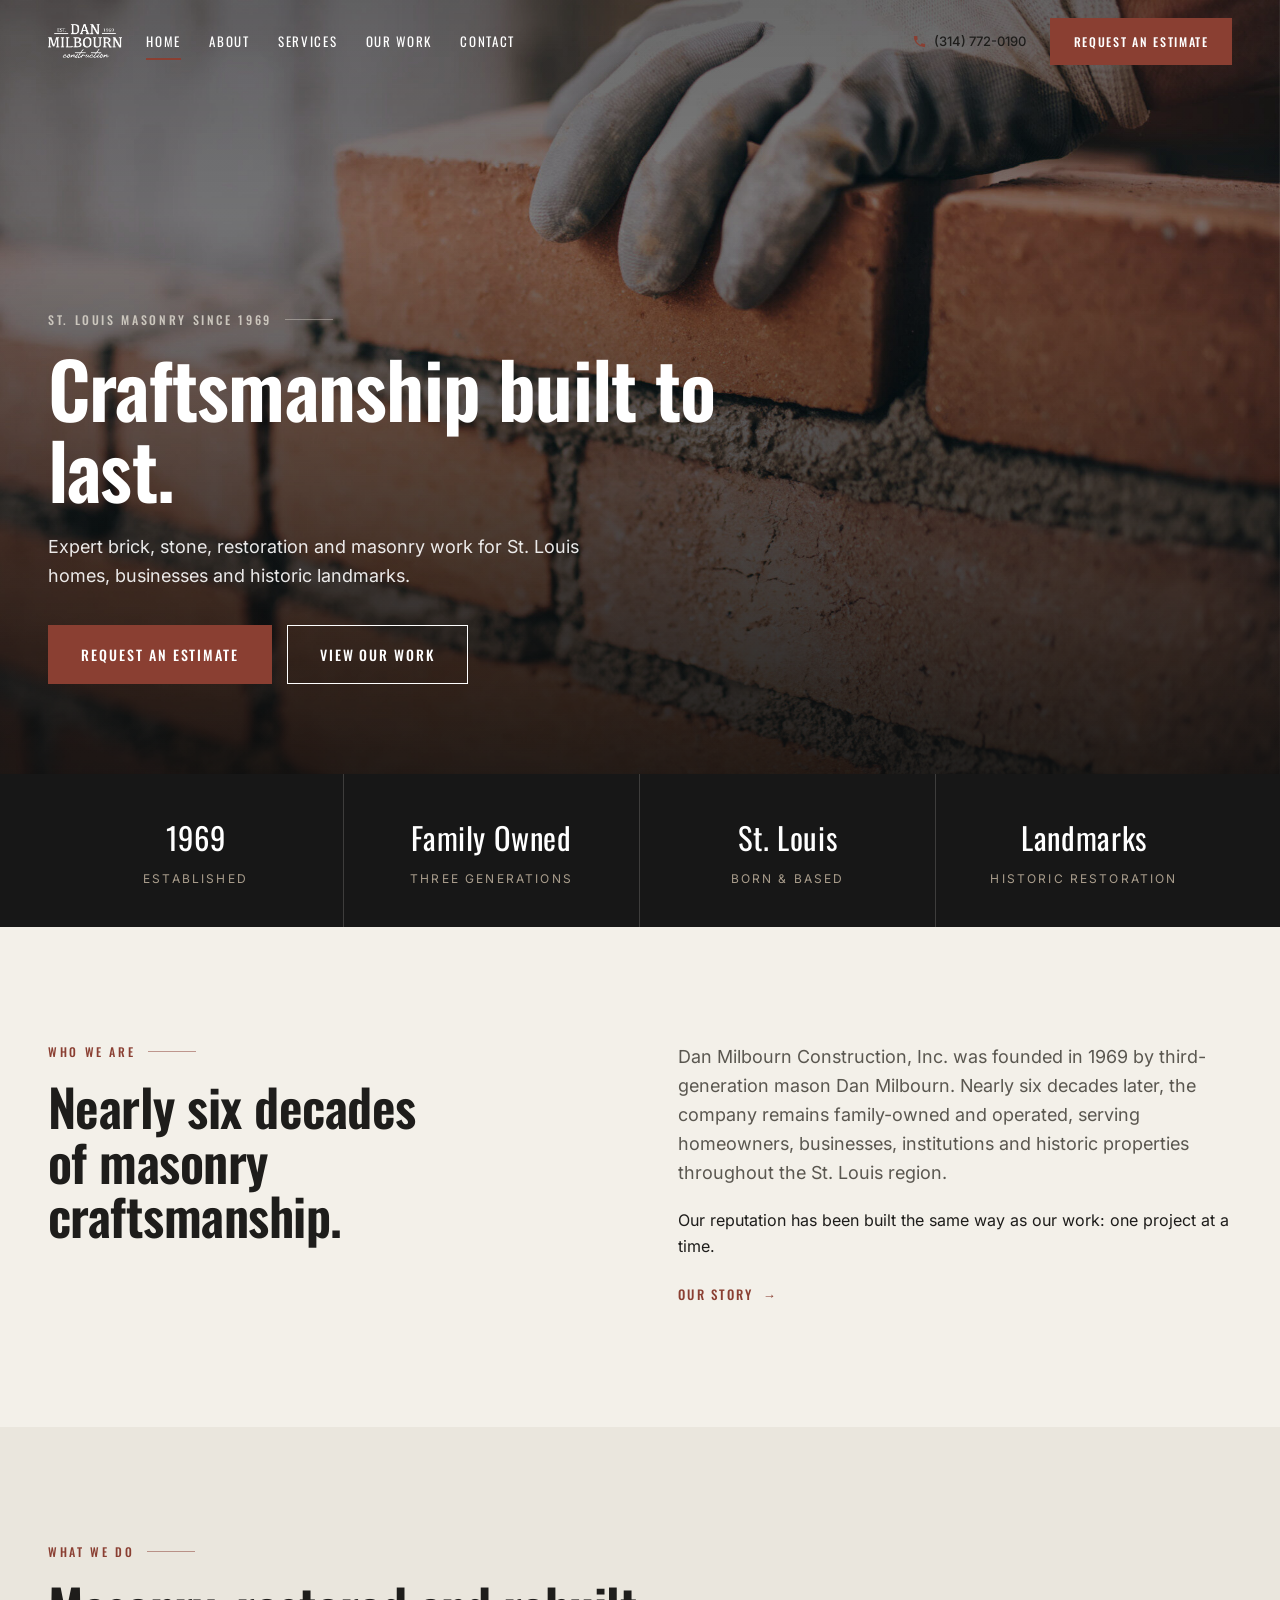
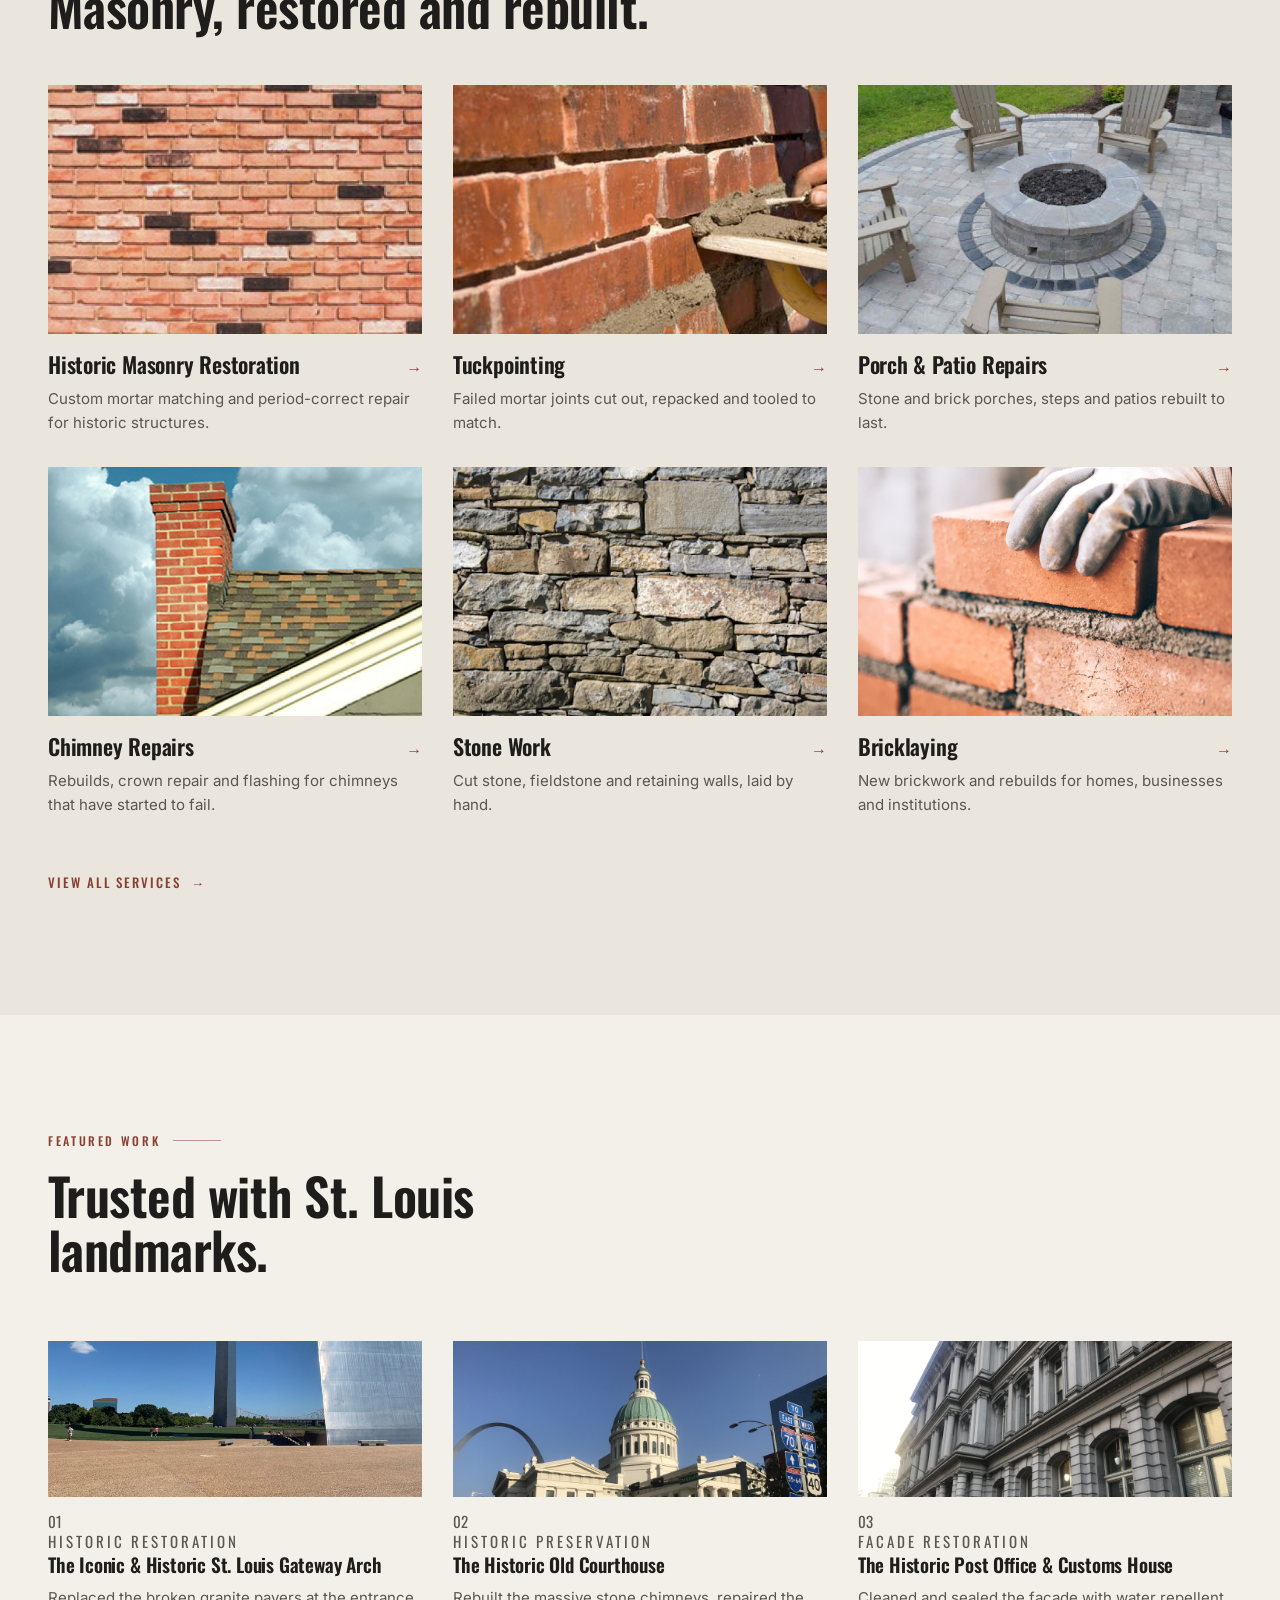
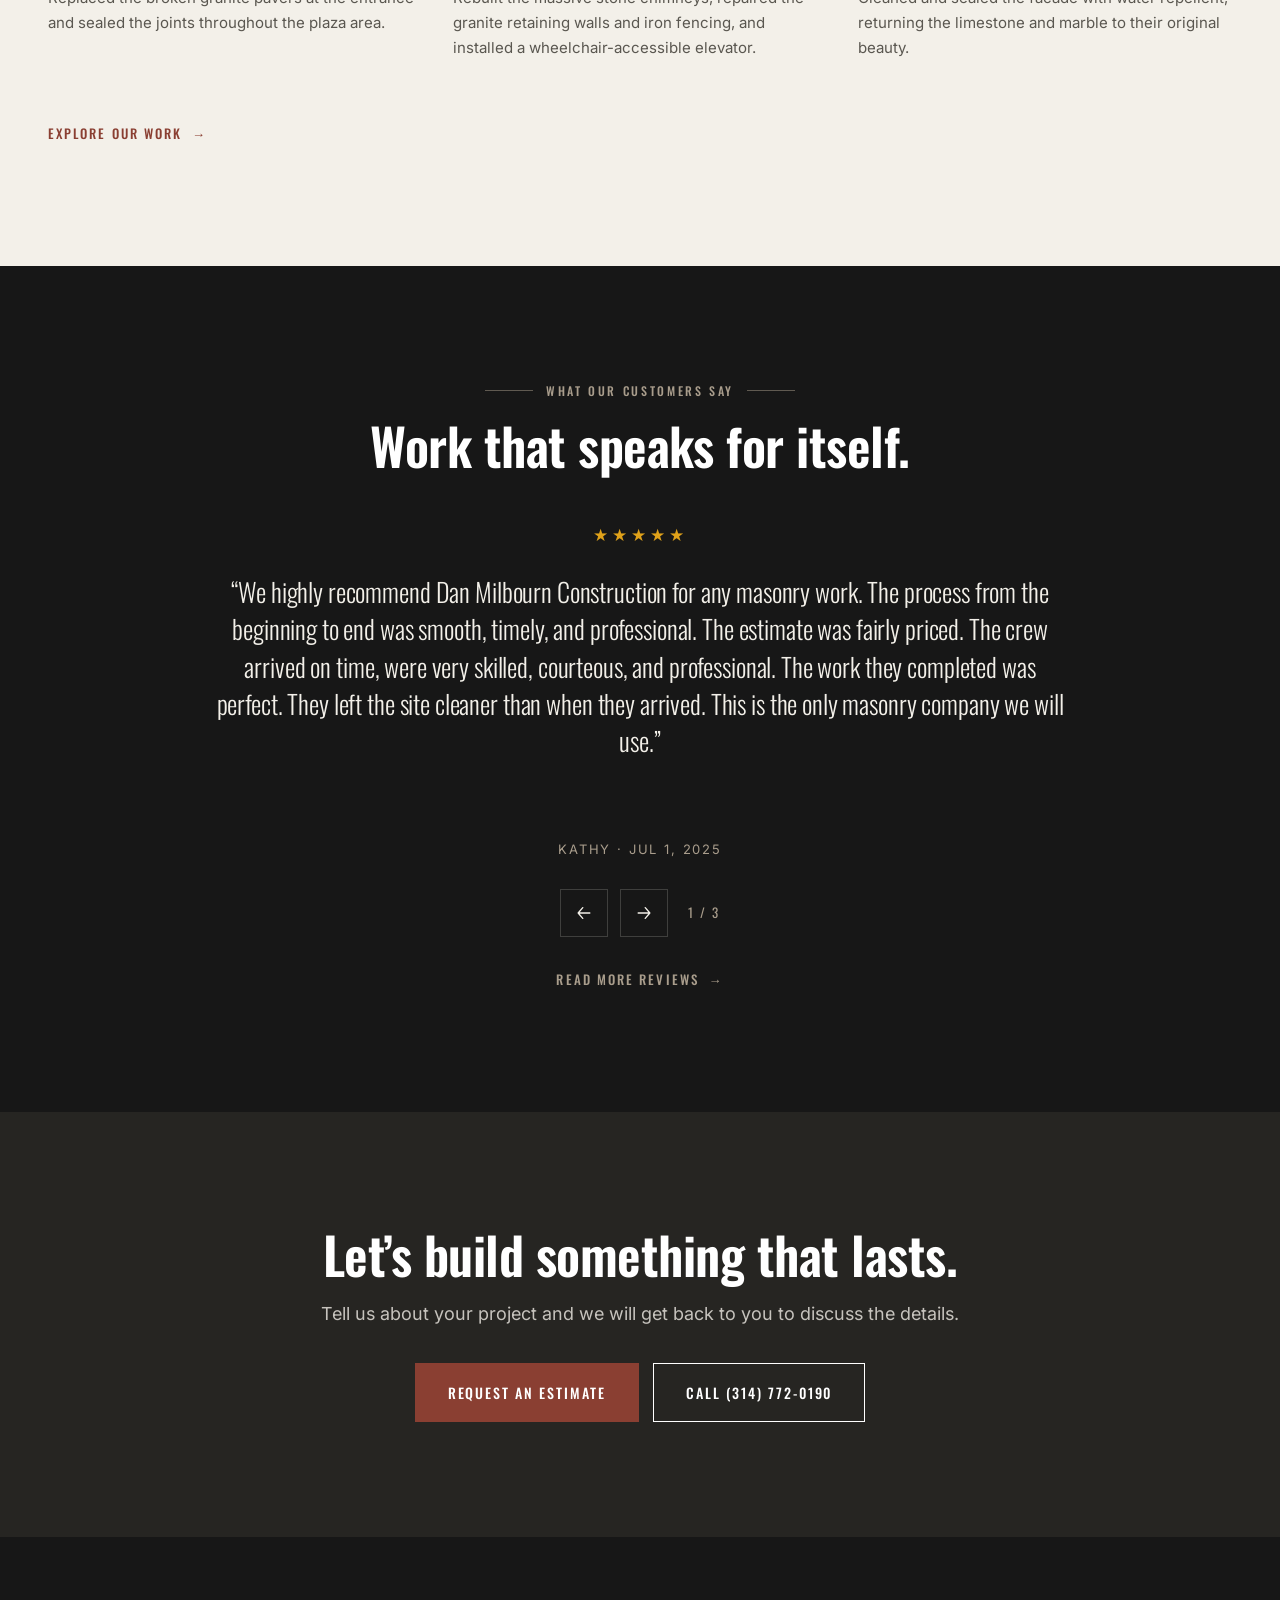
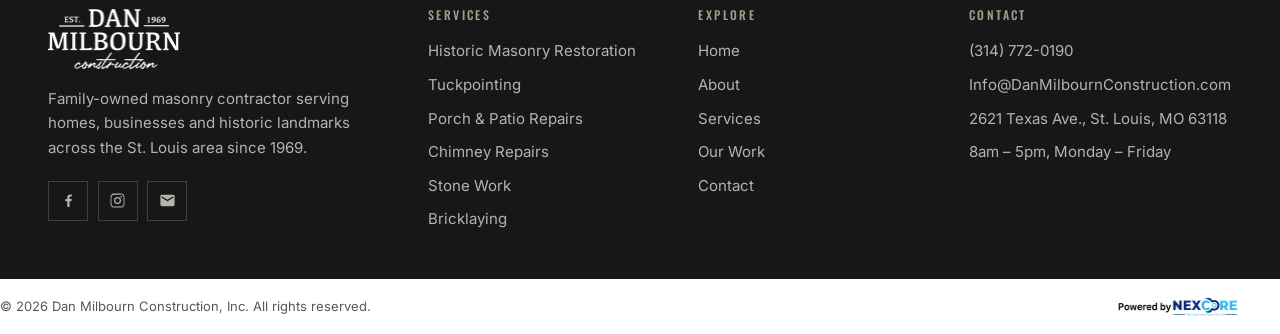
==== commit 0d3b8522: "Merge font-face rules into the main stylesheet The previous commit fixed the third-party font chain " ====
--- a/index.html
+++ b/index.html
@@ -20,7 +20,6 @@
 <link rel="apple-touch-icon" sizes="180x180" href="assets/favicon/favicon-180.png" />
 <link rel="preload" href="assets/fonts/oswald-600.woff2" as="font" type="font/woff2" crossorigin />
 <link rel="preload" href="assets/fonts/inter-400.woff2" as="font" type="font/woff2" crossorigin />
-<link rel="stylesheet" href="assets/fonts/fonts.css" />
 <link rel="stylesheet" href="assets/css/dmc.css" />
 </head>
 <body>
--- a/assets/css/dmc.css
+++ b/assets/css/dmc.css
@@ -1,3 +1,71 @@
+/* Dan Milbourn Construction — self-hosted webfonts (latin subset).
+   Served same-origin so no third-party chain blocks first paint.
+   Oswald and Inter are licensed under the SIL Open Font License. */
+
+@font-face {
+  font-family: 'Inter';
+  font-style: normal;
+  font-weight: 400;
+  font-display: swap;
+  src: url("../fonts/inter-400.woff2") format('woff2');
+  unicode-range: U+0000-00FF, U+0131, U+0152-0153, U+02BB-02BC, U+02C6, U+02DA, U+02DC, U+0304, U+0308, U+0329, U+2000-206F, U+20AC, U+2122, U+2191, U+2193, U+2212, U+2215, U+FEFF, U+FFFD;
+}
+
+@font-face {
+  font-family: 'Inter';
+  font-style: normal;
+  font-weight: 500;
+  font-display: swap;
+  src: url("../fonts/inter-500.woff2") format('woff2');
+  unicode-range: U+0000-00FF, U+0131, U+0152-0153, U+02BB-02BC, U+02C6, U+02DA, U+02DC, U+0304, U+0308, U+0329, U+2000-206F, U+20AC, U+2122, U+2191, U+2193, U+2212, U+2215, U+FEFF, U+FFFD;
+}
+
+@font-face {
+  font-family: 'Inter';
+  font-style: normal;
+  font-weight: 600;
+  font-display: swap;
+  src: url("../fonts/inter-600.woff2") format('woff2');
+  unicode-range: U+0000-00FF, U+0131, U+0152-0153, U+02BB-02BC, U+02C6, U+02DA, U+02DC, U+0304, U+0308, U+0329, U+2000-206F, U+20AC, U+2122, U+2191, U+2193, U+2212, U+2215, U+FEFF, U+FFFD;
+}
+
+@font-face {
+  font-family: 'Oswald';
+  font-style: normal;
+  font-weight: 300;
+  font-display: swap;
+  src: url("../fonts/oswald-300.woff2") format('woff2');
+  unicode-range: U+0000-00FF, U+0131, U+0152-0153, U+02BB-02BC, U+02C6, U+02DA, U+02DC, U+0304, U+0308, U+0329, U+2000-206F, U+20AC, U+2122, U+2191, U+2193, U+2212, U+2215, U+FEFF, U+FFFD;
+}
+
+@font-face {
+  font-family: 'Oswald';
+  font-style: normal;
+  font-weight: 400;
+  font-display: swap;
+  src: url("../fonts/oswald-400.woff2") format('woff2');
+  unicode-range: U+0000-00FF, U+0131, U+0152-0153, U+02BB-02BC, U+02C6, U+02DA, U+02DC, U+0304, U+0308, U+0329, U+2000-206F, U+20AC, U+2122, U+2191, U+2193, U+2212, U+2215, U+FEFF, U+FFFD;
+}
+
+@font-face {
+  font-family: 'Oswald';
+  font-style: normal;
+  font-weight: 500;
+  font-display: swap;
+  src: url("../fonts/oswald-500.woff2") format('woff2');
+  unicode-range: U+0000-00FF, U+0131, U+0152-0153, U+02BB-02BC, U+02C6, U+02DA, U+02DC, U+0304, U+0308, U+0329, U+2000-206F, U+20AC, U+2122, U+2191, U+2193, U+2212, U+2215, U+FEFF, U+FFFD;
+}
+
+@font-face {
+  font-family: 'Oswald';
+  font-style: normal;
+  font-weight: 600;
+  font-display: swap;
+  src: url("../fonts/oswald-600.woff2") format('woff2');
+  unicode-range: U+0000-00FF, U+0131, U+0152-0153, U+02BB-02BC, U+02C6, U+02DA, U+02DC, U+0304, U+0308, U+0329, U+2000-206F, U+20AC, U+2122, U+2191, U+2193, U+2212, U+2215, U+FEFF, U+FFFD;
+}
+
+
 /* ==========================================================================
    DAN MILBOURN CONSTRUCTION — design system
    Architectural, tactile, restrained. Built for a masonry company est. 1969.
